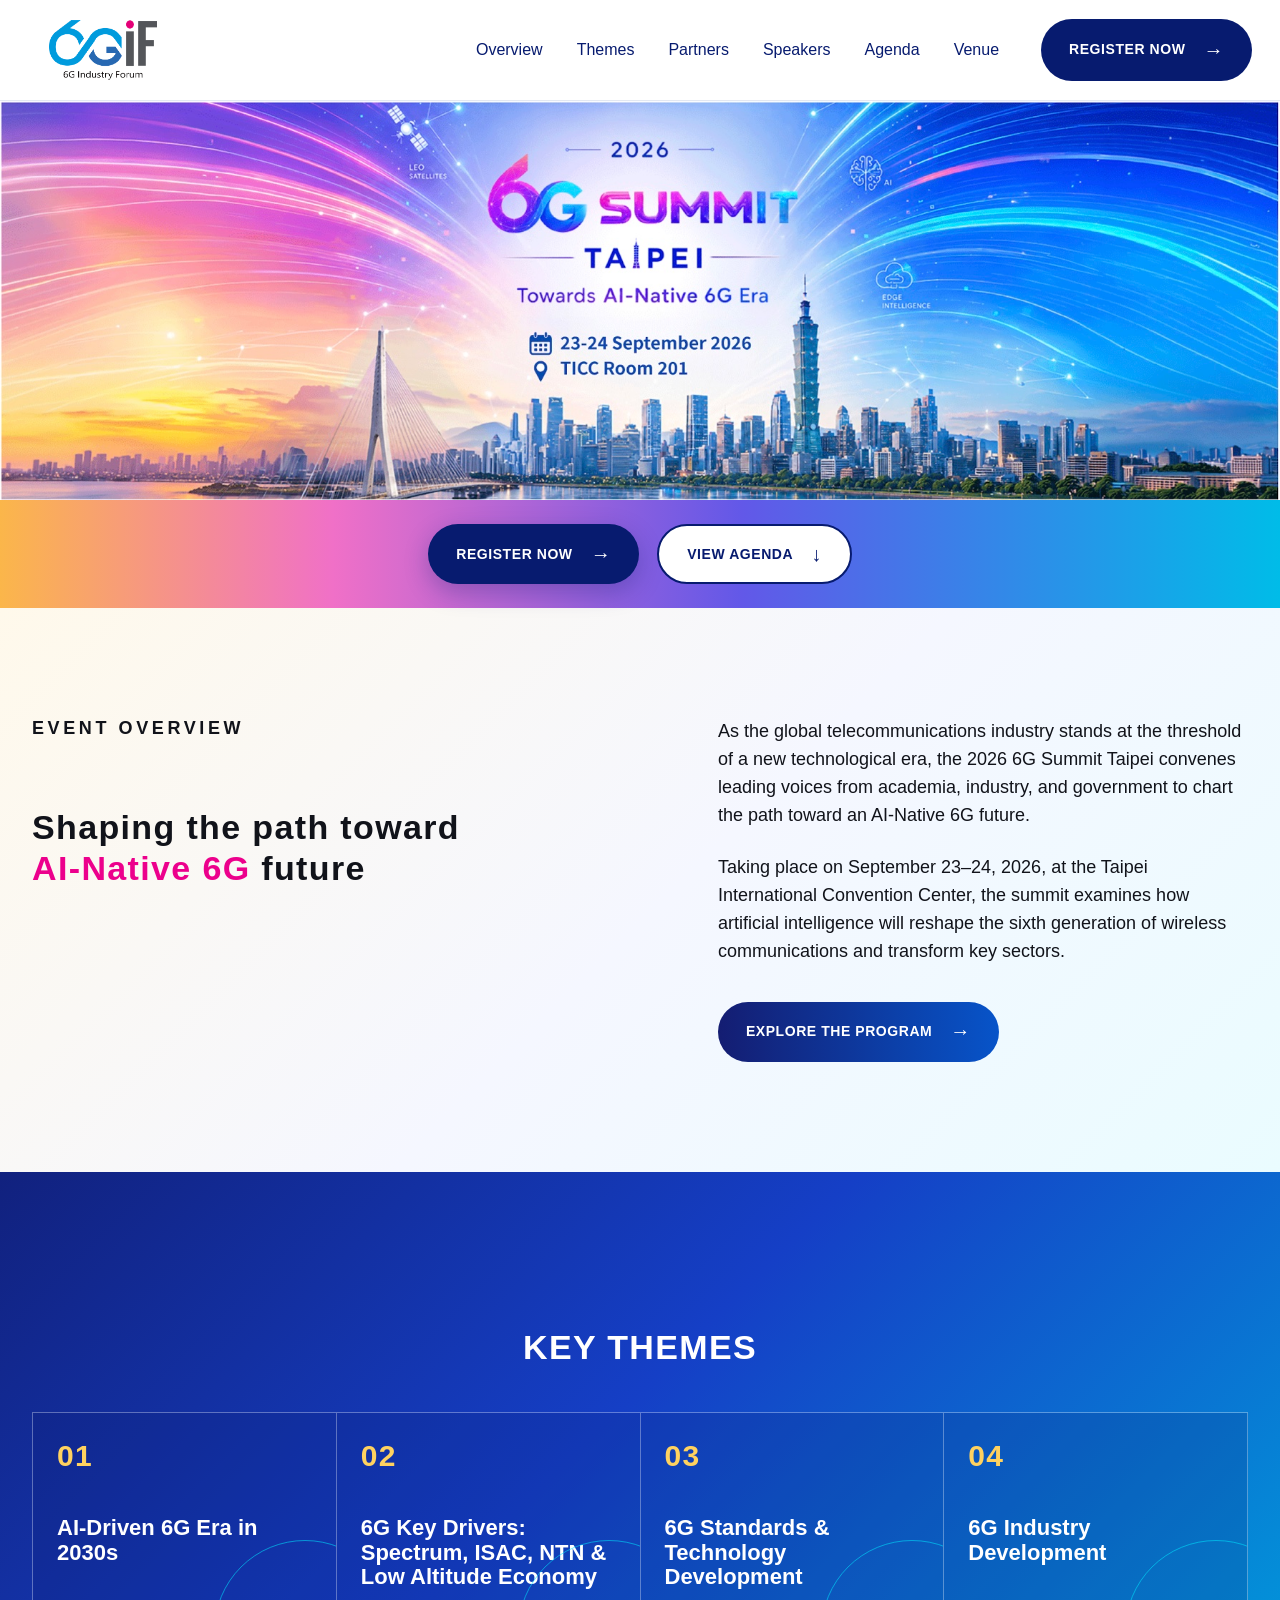
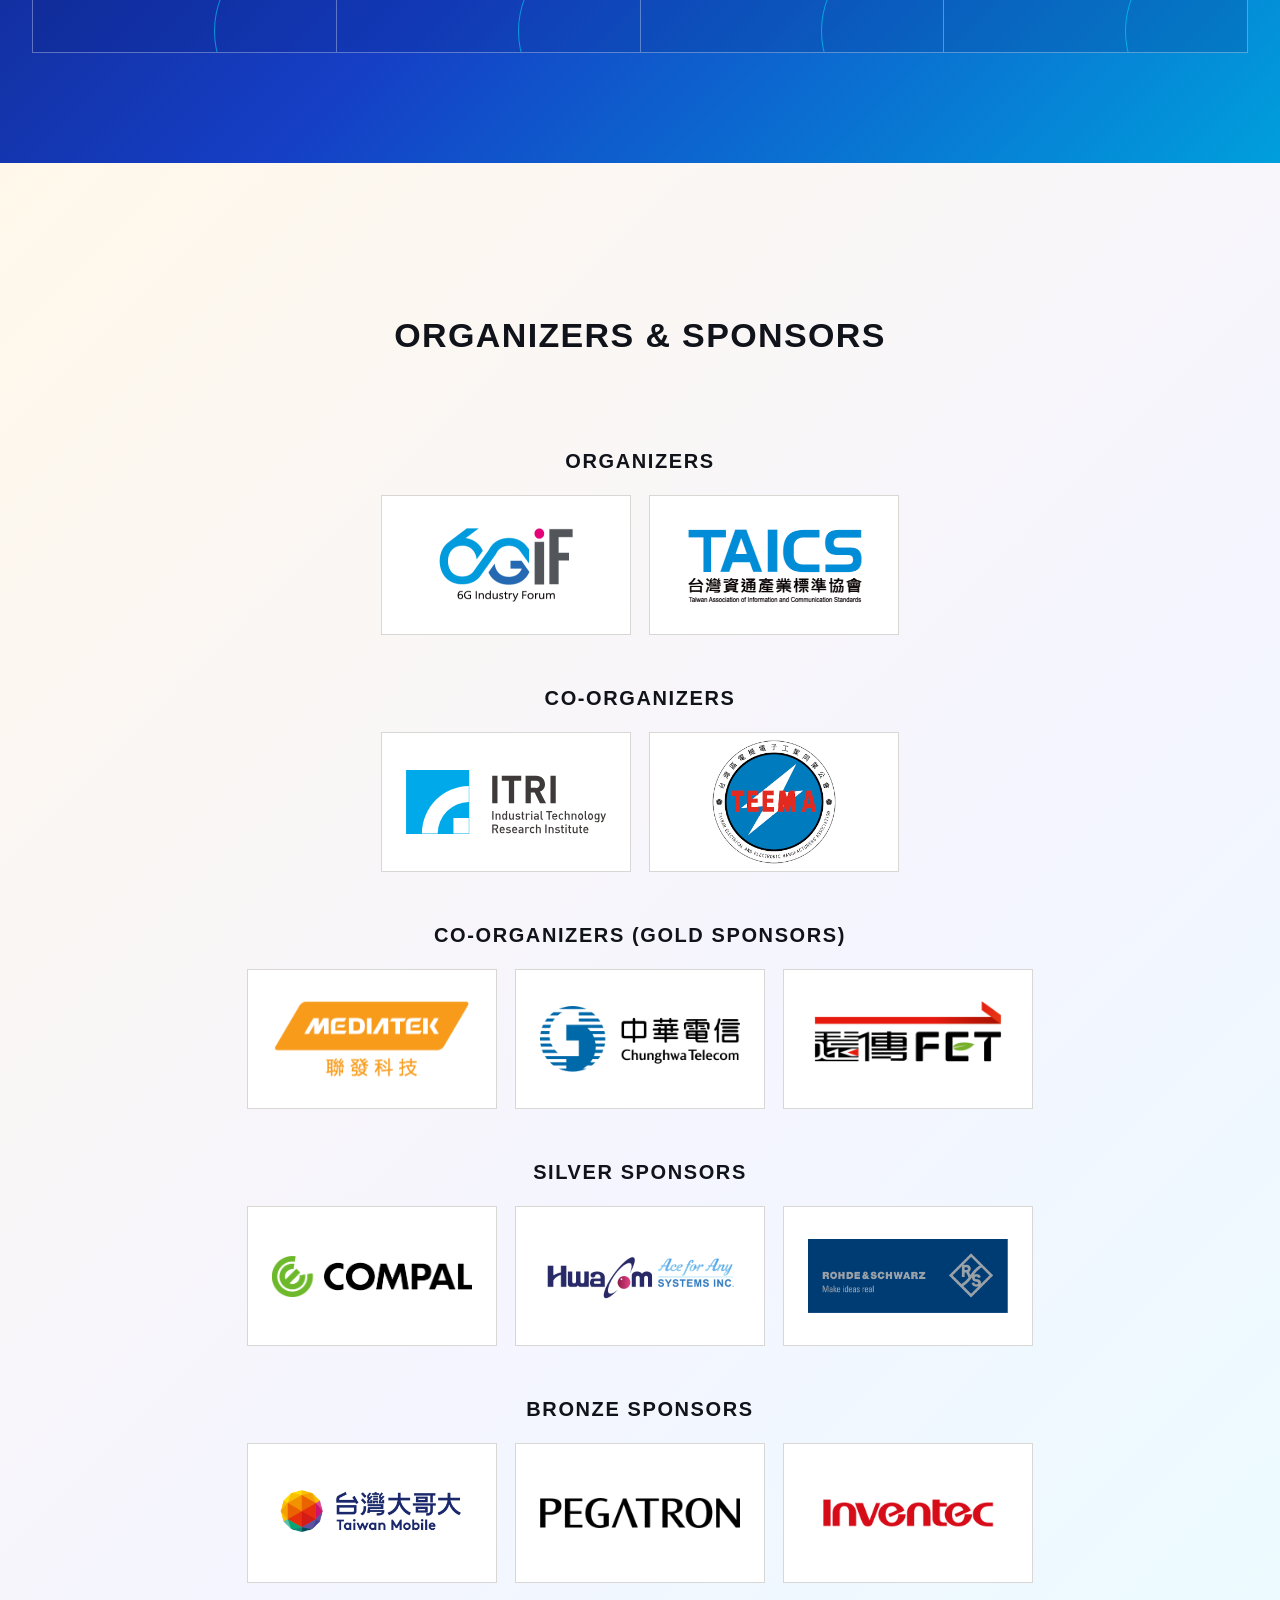
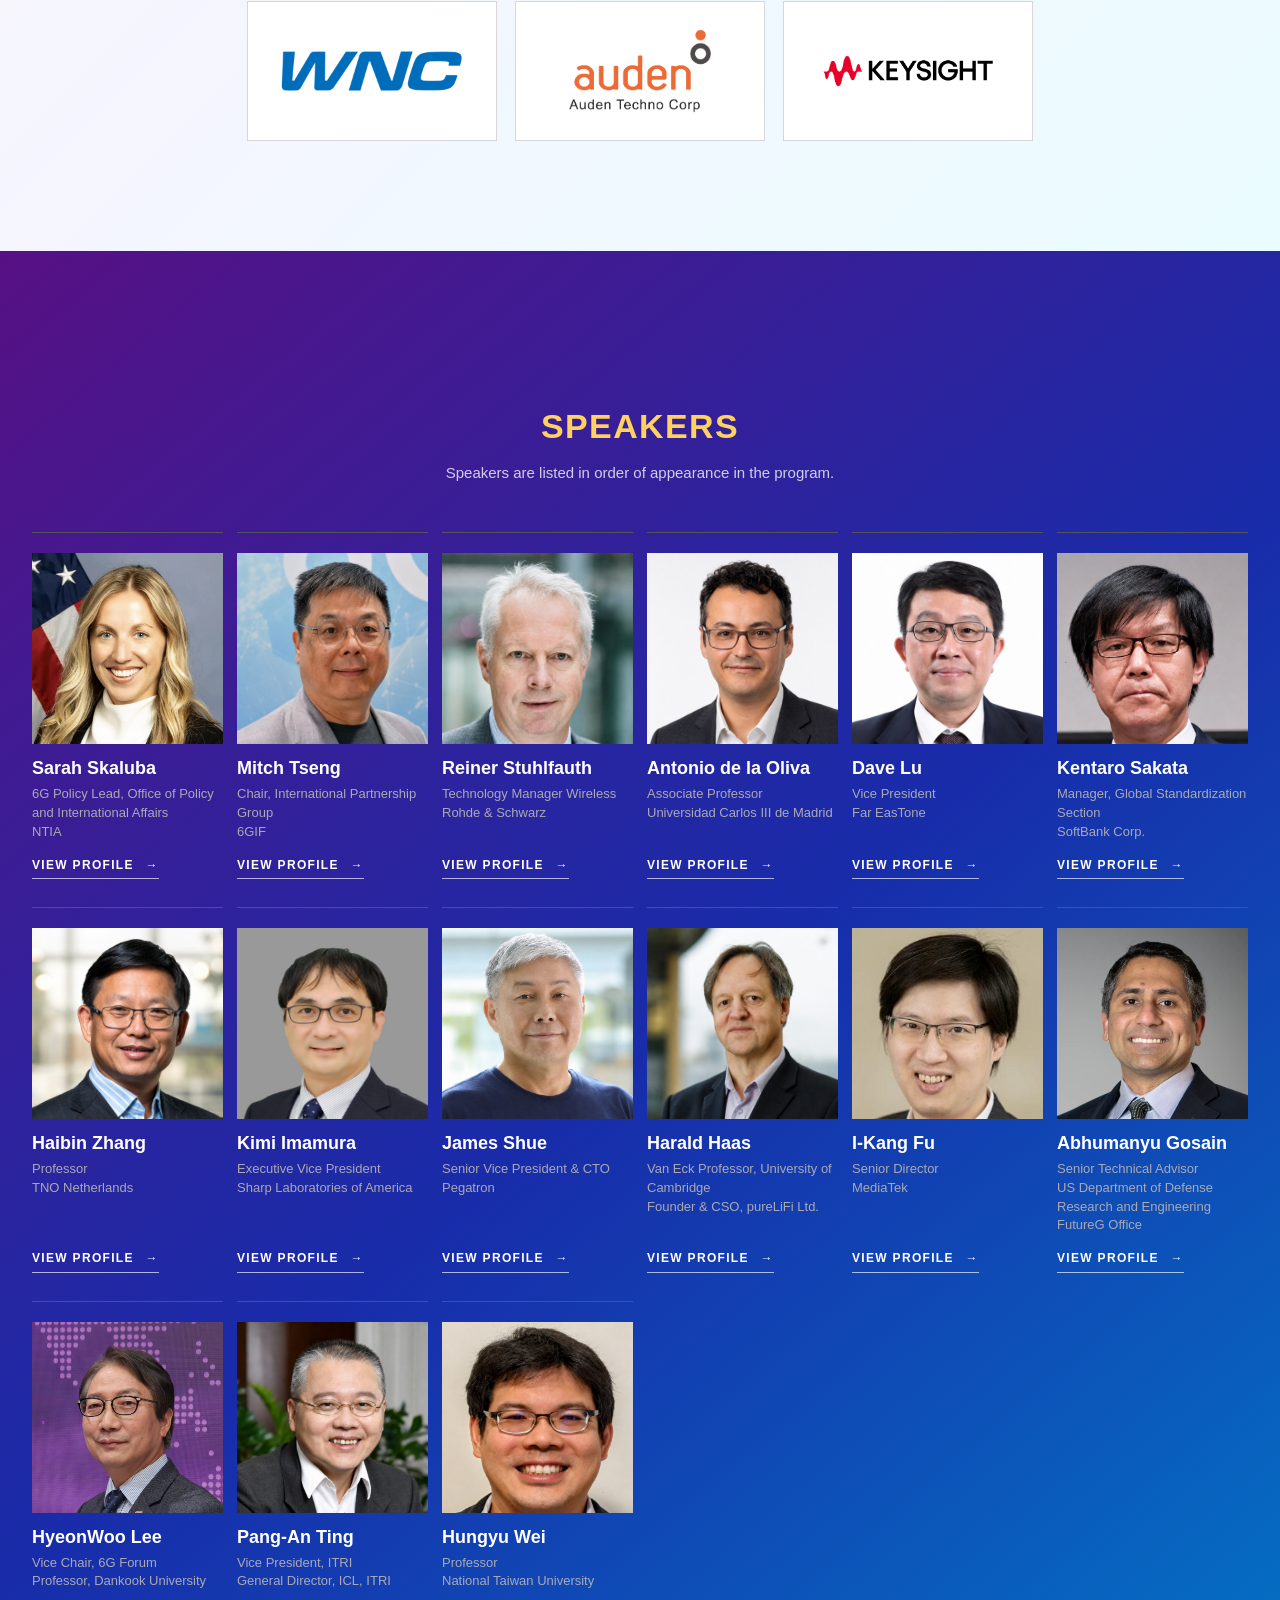
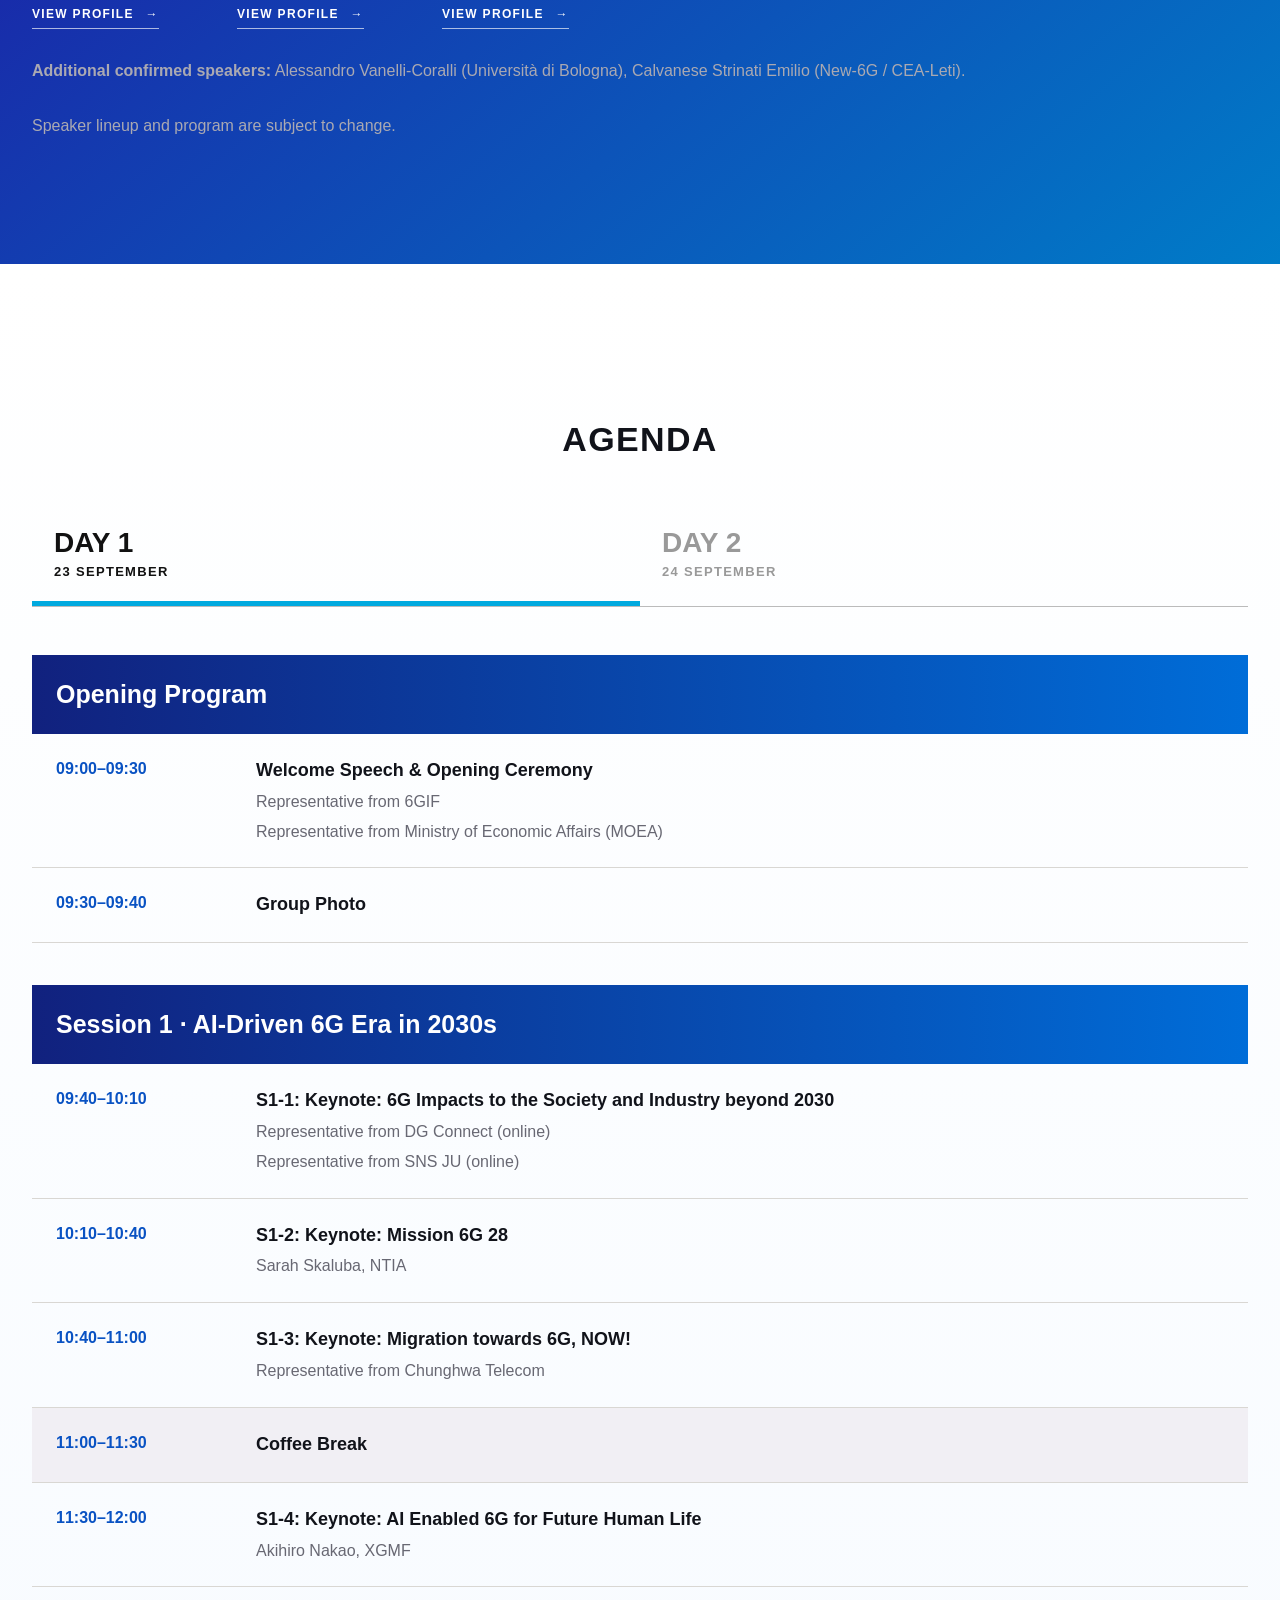
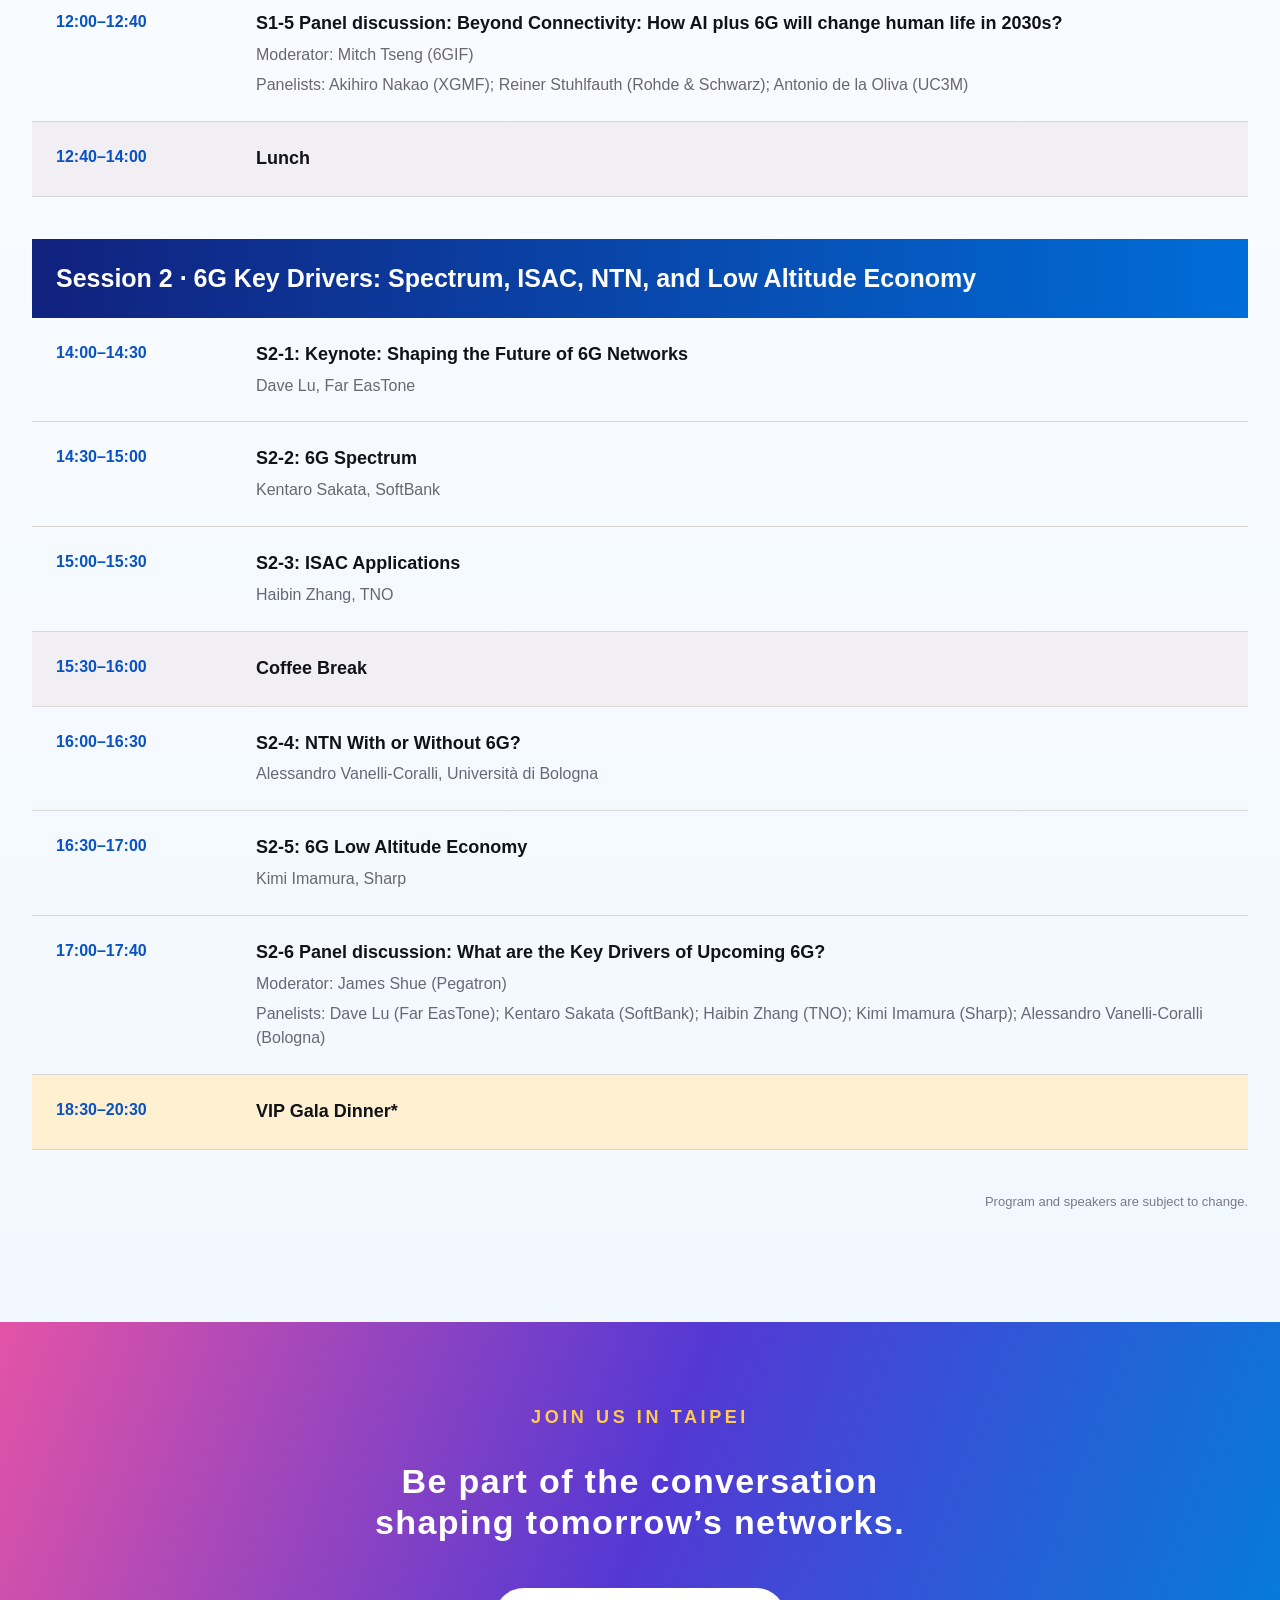
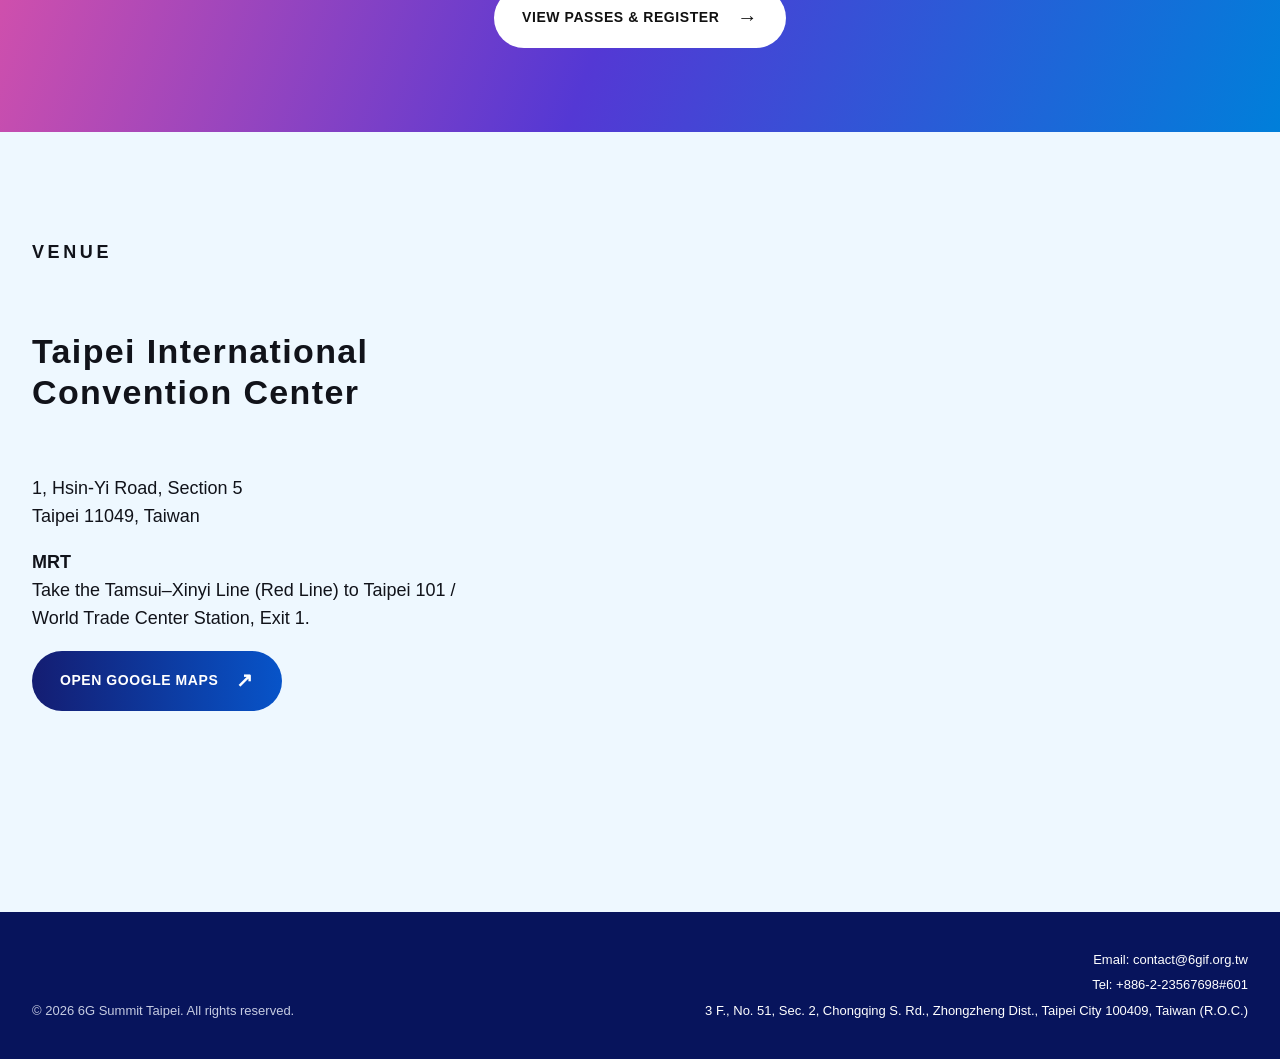
==== index.html @ d80592b0 "Update 13 August speakers and gift visuals" ====
<!doctype html>
<html lang="en">
<head>
  <meta charset="utf-8">
  <meta name="viewport" content="width=device-width,initial-scale=1">
  <meta name="description" content="2026 6G Summit Taipei, September 23–24, 2026 at TICC.">
  <title>2026 6G Summit Taipei</title>
  <link rel="stylesheet" href="style.css">
  <link rel="stylesheet" href="speaker.css?v=20260803-3">
  <link rel="stylesheet" href="banner.css">
  <link rel="stylesheet" href="mobile.css?v=20260729-2">
  <link rel="stylesheet" href="client-feedback.css?v=20260813-1">
</head>
<body>
  <header class="site-header">
    <div class="nav-wrap">
      <a class="site-logo" href="#home"><img src="assets/6gif-logo.png" alt="6G Industry Forum"></a>
      <button class="menu-toggle" type="button" aria-label="Open navigation">☰</button>
      <nav class="main-nav" aria-label="Main navigation">
        <a href="#about">Overview</a>
        <a href="#themes">Themes</a>
        <a href="#partners">Partners</a>
        <a href="#speakers">Speakers</a>
        <a href="#agenda">Agenda</a>
        <a href="#venue">Venue</a>
      </nav>
      <a class="pill pill-light nav-register" href="https://www.6gif-summit.org.tw/registration/" target="_top">REGISTER NOW <span>→</span></a>
    </div>
  </header>

  <main>
    <section class="hero visual-hero" id="home">
      <div class="hero-media">
        <img class="hero-banner" src="assets/hero-banner-20260812.jpg" width="1788" height="558" alt="2026 6G Summit Taipei — 23–24 September 2026, TICC Room 201">
      </div>
      <div class="banner-actions">
        <a class="pill pill-pink" href="https://www.6gif-summit.org.tw/registration/" target="_top">REGISTER NOW <span>→</span></a>
        <a class="pill banner-agenda" href="#agenda">VIEW AGENDA <span>↓</span></a>
      </div>
    </section>

    <section class="intro section-pad" id="about">
      <div class="container split">
        <div>
          <p class="section-label">EVENT OVERVIEW</p>
          <h2>Shaping the path toward<br><em>AI-Native 6G</em> future</h2>
        </div>
        <div class="intro-copy">
          <p>As the global telecommunications industry stands at the threshold of a new technological era, the 2026 6G Summit Taipei convenes leading voices from academia, industry, and government to chart the path toward an AI-Native 6G future.</p>
          <p>Taking place on September 23–24, 2026, at the Taipei International Convention Center, the summit examines how artificial intelligence will reshape the sixth generation of wireless communications and transform key sectors.</p>
          <a class="pill pill-dark" href="#themes">EXPLORE THE PROGRAM <span>→</span></a>
        </div>
      </div>
    </section>

    <section class="dark-section section-pad" id="themes">
      <div class="container">
        <h2 class="centered-section-title">KEY THEMES</h2>
        <div class="theme-grid">
          <article><span>01</span><h3>AI-Driven 6G Era in 2030s</h3></article>
          <article><span>02</span><h3>6G Key Drivers: Spectrum, ISAC, NTN &amp; Low Altitude Economy</h3></article>
          <article><span>03</span><h3>6G Standards &amp; Technology Development</h3></article>
          <article><span>04</span><h3>6G Industry Development</h3></article>
        </div>
      </div>
    </section>

    <section class="partners section-pad" id="partners">
      <div class="container">
        <h2 class="centered-section-title">ORGANIZERS &amp; SPONSORS</h2>
        <div class="partner-group">
          <h3>Organizers</h3>
          <div class="logo-grid category-logos category-logos-two">
            <div><a href="https://www.6gif.org.tw/" target="_blank" rel="noopener noreferrer" aria-label="Visit 6G Industry Forum website"><img src="assets/partner-6gif.png" alt="6G Industry Forum"></a></div>
            <div><a href="https://www.taics.org.tw/" target="_blank" rel="noopener noreferrer"><img src="assets/partner-taics.png" alt="TAICS"></a></div>
          </div>
        </div>
        <div class="partner-group">
          <h3>Co-Organizers</h3>
          <div class="logo-grid category-logos category-logos-two">
            <div><a href="https://www.itri.org.tw/index.aspx" target="_blank" rel="noopener noreferrer"><img src="assets/partner-itri-english.svg" alt="Industrial Technology Research Institute"></a></div>
            <div class="logo-teema"><a href="https://www.teema.org.tw/" target="_blank" rel="noopener noreferrer"><img src="assets/partner-teema-20260803.png" alt="Taiwan Electrical and Electronic Manufacturers’ Association"></a></div>
          </div>
        </div>
        <div class="partner-group">
          <h3>Co-Organizers (Gold Sponsors)</h3>
          <div class="logo-grid category-logos category-logos-three">
            <div><a href="https://www.mediatek.com/zh-tw/" target="_blank" rel="noopener noreferrer"><img src="assets/partner-mediatek.png" alt="MediaTek"></a></div>
            <div><a href="https://www.cht.com.tw/" target="_blank" rel="noopener noreferrer"><img src="[data-uri]" alt="Chunghwa Telecom"></a></div>
            <div><a href="https://corporate.fetnet.net/content/corp/tw/index.html" target="_blank" rel="noopener noreferrer"><img src="assets/partner-fet.png" alt="Far EasTone"></a></div>
          </div>
        </div>
        <div class="partner-group">
          <h3>Silver Sponsors</h3>
          <div class="logo-grid category-logos category-logos-three">
            <div><a href="https://www.compal.com/zh-hant/" target="_blank" rel="noopener noreferrer"><img src="assets/partner-compal.png" alt="Compal"></a></div>
            <div><a href="https://www.hwacom.com/" target="_blank" rel="noopener noreferrer"><img src="assets/partner-hwacom.png" alt="Hwacom Systems"></a></div>
            <div class="logo-rs"><a href="https://www.rohde-schwarz.taipei/" target="_blank" rel="noopener noreferrer"><img src="assets/partner-rohde-schwarz-20260806.png" alt="Rohde &amp; Schwarz Taiwan"></a></div>
          </div>
        </div>
        <div class="partner-group">
          <h3>Bronze Sponsors</h3>
          <div class="logo-grid category-logos category-logos-three">
            <div><a href="https://corp.taiwanmobile.com/" target="_blank" rel="noopener noreferrer"><img src="assets/partner-taiwan-mobile.png" alt="Taiwan Mobile"></a></div>
            <div><a href="https://www.pegatroncorp.com/" target="_blank" rel="noopener noreferrer"><img src="assets/pegatron.svg" alt="Pegatron"></a></div>
            <div><a href="https://www.inventec.com/" target="_blank" rel="noopener noreferrer"><img src="assets/partner-inventec.png" alt="Inventec"></a></div>
            <div><a href="https://www.wnc.com.tw/" target="_blank" rel="noopener noreferrer"><img src="assets/partner-wnc.png" alt="Wistron NeWeb Corporation"></a></div>
            <div><a href="https://www.auden.com.tw/" target="_blank" rel="noopener noreferrer"><img src="assets/partner-auden.png" alt="Auden Techno Corporation"></a></div>
            <div><a href="https://www.keysight.com/tw/zh/home.html" target="_blank" rel="noopener noreferrer"><img src="assets/partner-keysight-20260805.png" alt="Keysight Technologies"></a></div>
          </div>
        </div>
      </div>
    </section>

    <section class="speaker-section section-pad" id="speakers">
      <div class="container">
        <h2 class="centered-section-title">SPEAKERS</h2>
        <p class="speaker-order-note">Speakers are listed in order of appearance in the program.</p>
        <div class="speaker-grid">
          <article><div class="speaker-visual"><img src="assets/speaker-sarah-skaluba-20260803.webp?v=20260803-1" alt="Sarah Skaluba" loading="lazy"></div><h3>Sarah Skaluba</h3><p>6G Policy Lead, Office of Policy and International Affairs<br>NTIA</p><button class="speaker-profile-button" type="button" data-speaker-profile="sarah-skaluba">VIEW PROFILE <span>→</span></button></article>
          <article><div class="speaker-visual"><img src="assets/speaker-mitch-tseng-20260812.jpg" alt="Mitch Tseng" loading="lazy"></div><h3>Mitch Tseng</h3><p>Chair, International Partnership Group<br>6GIF</p><button class="speaker-profile-button" type="button" data-speaker-profile="mitch-tseng">VIEW PROFILE <span>→</span></button></article>
          <article><div class="speaker-visual"><img src="assets/speaker-reiner-stuhlfauth-20260812.jpg" alt="Reiner Stuhlfauth" loading="lazy"></div><h3>Reiner Stuhlfauth</h3><p>Technology Manager Wireless<br>Rohde &amp; Schwarz</p><button class="speaker-profile-button" type="button" data-speaker-profile="reiner-stuhlfauth">VIEW PROFILE <span>→</span></button></article>
          <article><div class="speaker-visual"><img src="assets/speaker-antonio-de-la-oliva-20260812.jpg" alt="Antonio de la Oliva" loading="lazy"></div><h3>Antonio de la Oliva</h3><p>Associate Professor<br>Universidad Carlos III de Madrid</p><button class="speaker-profile-button" type="button" data-speaker-profile="antonio-de-la-oliva">VIEW PROFILE <span>→</span></button></article>
          <article><div class="speaker-visual"><img src="assets/speaker-dave-lu-20260812.jpg" alt="Dave Lu" loading="lazy"></div><h3>Dave Lu</h3><p>Vice President<br>Far EasTone</p><button class="speaker-profile-button" type="button" data-speaker-profile="dave-lu">VIEW PROFILE <span>→</span></button></article>
          <article><div class="speaker-visual"><img src="assets/speaker-kentaro-sakata-20260804.jpg" alt="Kentaro Sakata" loading="lazy"></div><h3>Kentaro Sakata</h3><p>Manager, Global Standardization Section<br>SoftBank Corp.</p><button class="speaker-profile-button" type="button" data-speaker-profile="kentaro-sakata">VIEW PROFILE <span>→</span></button></article>
          <article><div class="speaker-visual"><img src="assets/speaker-haibin-zhang-20260813.jpg" alt="Haibin Zhang" loading="lazy"></div><h3>Haibin Zhang</h3><p>Professor<br>TNO Netherlands</p><button class="speaker-profile-button" type="button" data-speaker-profile="haibin-zhang">VIEW PROFILE <span>→</span></button></article>
          <article><div class="speaker-visual"><img src="assets/speaker-kimi-imamura.png" alt="Kimi Imamura" loading="lazy"></div><h3>Kimi Imamura</h3><p>Executive Vice President<br>Sharp Laboratories of America</p><button class="speaker-profile-button" type="button" data-speaker-profile="kimi-imamura">VIEW PROFILE <span>→</span></button></article>
          <article><div class="speaker-visual"><img src="assets/speaker-james-shue-20260804.jpg" alt="James Shue" loading="lazy"></div><h3>James Shue</h3><p>Senior Vice President &amp; CTO<br>Pegatron</p><button class="speaker-profile-button" type="button" data-speaker-profile="james-shue">VIEW PROFILE <span>→</span></button></article>
          <article class="speaker-harald"><div class="speaker-visual"><img src="assets/speaker-harald-haas-20260806.png" alt="Harald Haas" loading="lazy"></div><h3>Harald Haas</h3><p>Van Eck Professor, University of Cambridge<br>Founder &amp; CSO, pureLiFi Ltd.</p><button class="speaker-profile-button" type="button" data-speaker-profile="harald-haas">VIEW PROFILE <span>→</span></button></article>
          <article class="speaker-crop-tight"><div class="speaker-visual"><img src="assets/speaker-i-kang-fu.png?v=20260731-2" alt="I-Kang Fu" loading="lazy"></div><h3>I-Kang Fu</h3><p>Senior Director<br>MediaTek</p><button class="speaker-profile-button" type="button" data-speaker-profile="i-kang-fu">VIEW PROFILE <span>→</span></button></article>
          <article><div class="speaker-visual"><img src="assets/speaker-abhumanyu-gosain-20260803.webp?v=20260803-1" alt="Abhumanyu Gosain" loading="lazy"></div><h3>Abhumanyu Gosain</h3><p>Senior Technical Advisor<br>US Department of Defense Research and Engineering FutureG Office</p><button class="speaker-profile-button" type="button" data-speaker-profile="abhumanyu-gosain">VIEW PROFILE <span>→</span></button></article>
          <article><div class="speaker-visual"><img src="assets/speaker-hyeonwoo-lee.png" alt="HyeonWoo Lee" loading="lazy"></div><h3>HyeonWoo Lee</h3><p>Vice Chair, 6G Forum<br>Professor, Dankook University</p><button class="speaker-profile-button" type="button" data-speaker-profile="hyeonwoo-lee">VIEW PROFILE <span>→</span></button></article>
          <article><div class="speaker-visual"><img src="assets/speaker-pang-an-ting-20260804.jpg" alt="Pang-An Ting" loading="lazy"></div><h3>Pang-An Ting</h3><p>Vice President, ITRI<br>General Director, ICL, ITRI</p><button class="speaker-profile-button" type="button" data-speaker-profile="pang-an-ting">VIEW PROFILE <span>→</span></button></article>
          <article><div class="speaker-visual"><img src="assets/speaker-hungyu-wei-20260804.jpg" alt="Hungyu Wei" loading="lazy"></div><h3>Hungyu Wei</h3><p>Professor<br>National Taiwan University</p><button class="speaker-profile-button" type="button" data-speaker-profile="hungyu-wei">VIEW PROFILE <span>→</span></button></article>
        </div>
        <p class="program-note"><strong>Additional confirmed speakers:</strong> Alessandro Vanelli-Coralli (Università di Bologna), Calvanese Strinati Emilio (New-6G / CEA-Leti).</p>
        <p class="program-note">Speaker lineup and program are subject to change.</p>
      </div>
    </section>

    <div class="speaker-profile-modal" id="speaker-profile-modal" role="dialog" aria-modal="true" aria-labelledby="speaker-profile-name" hidden>
      <div class="speaker-profile-backdrop" data-close-speaker-profile></div>
      <div class="speaker-profile-dialog">
        <button class="speaker-profile-close" type="button" aria-label="Close profile" data-close-speaker-profile>×</button>
        <p class="speaker-profile-label">SPEAKER PROFILE</p>
        <h2 id="speaker-profile-name"></h2>
        <p class="speaker-profile-role" id="speaker-profile-role"></p>
        <div class="speaker-profile-copy" id="speaker-profile-copy"></div>
      </div>
    </div>

    <section class="agenda-section section-pad" id="agenda">
      <div class="container">
        <h2 class="centered-section-title">AGENDA</h2>
        <div class="day-tabs" role="tablist"><button class="day-tab active" data-day="day1" type="button">DAY 1 <span>23 SEPTEMBER</span></button><button class="day-tab" data-day="day2" type="button">DAY 2 <span>24 SEPTEMBER</span></button></div>
        <div class="agenda-day active" id="day1">
          <div class="agenda-session"><h3>Opening Program</h3>
            <div class="agenda-row"><time>09:00–09:30</time><div><b>Welcome Speech &amp; Opening Ceremony</b><span class="agenda-meta"><span>Representative from 6GIF</span><span>Representative from Ministry of Economic Affairs (MOEA)</span></span></div></div>
            <div class="agenda-row"><time>09:30–09:40</time><div><b>Group Photo</b></div></div>
          </div>
          <div class="agenda-session"><h3>Session 1 · AI-Driven 6G Era in 2030s</h3>
            <div class="agenda-row"><time>09:40–10:10</time><div><b>S1-1: Keynote: 6G Impacts to the Society and Industry beyond 2030</b><span class="agenda-meta"><span>Representative from DG Connect (online)</span><span>Representative from SNS JU (online)</span></span></div></div>
            <div class="agenda-row"><time>10:10–10:40</time><div><b>S1-2: Keynote: Mission 6G 28</b><span>Sarah Skaluba, NTIA</span></div></div>
            <div class="agenda-row"><time>10:40–11:00</time><div><b>S1-3: Keynote: Migration towards 6G, NOW!</b><span>Representative from Chunghwa Telecom</span></div></div>
            <div class="agenda-row break"><time>11:00–11:30</time><div><b>Coffee Break</b></div></div>
            <div class="agenda-row"><time>11:30–12:00</time><div><b>S1-4: Keynote: AI Enabled 6G for Future Human Life</b><span>Akihiro Nakao, XGMF</span></div></div>
            <div class="agenda-row"><time>12:00–12:40</time><div><b>S1-5 Panel discussion: Beyond Connectivity: How AI plus 6G will change human life in 2030s?</b><span class="agenda-meta"><span>Moderator: Mitch Tseng (6GIF)</span><span>Panelists: Akihiro Nakao (XGMF); Reiner Stuhlfauth (Rohde &amp; Schwarz); Antonio de la Oliva (UC3M)</span></span></div></div>
            <div class="agenda-row break"><time>12:40–14:00</time><div><b>Lunch</b></div></div>
          </div>
          <div class="agenda-session"><h3>Session 2 · 6G Key Drivers: Spectrum, ISAC, NTN, and Low Altitude Economy</h3>
            <div class="agenda-row"><time>14:00–14:30</time><div><b>S2-1: Keynote: Shaping the Future of 6G Networks</b><span>Dave Lu, Far EasTone</span></div></div>
            <div class="agenda-row"><time>14:30–15:00</time><div><b>S2-2: 6G Spectrum</b><span>Kentaro Sakata, SoftBank</span></div></div>
            <div class="agenda-row"><time>15:00–15:30</time><div><b>S2-3: ISAC Applications</b><span>Haibin Zhang, TNO</span></div></div>
            <div class="agenda-row break"><time>15:30–16:00</time><div><b>Coffee Break</b></div></div>
            <div class="agenda-row"><time>16:00–16:30</time><div><b>S2-4: NTN With or Without 6G?</b><span>Alessandro Vanelli-Coralli, Università di Bologna</span></div></div>
            <div class="agenda-row"><time>16:30–17:00</time><div><b>S2-5: 6G Low Altitude Economy</b><span>Kimi Imamura, Sharp</span></div></div>
            <div class="agenda-row"><time>17:00–17:40</time><div><b>S2-6 Panel discussion: What are the Key Drivers of Upcoming 6G?</b><span class="agenda-meta"><span>Moderator: James Shue (Pegatron)</span><span>Panelists: Dave Lu (Far EasTone); Kentaro Sakata (SoftBank); Haibin Zhang (TNO); Kimi Imamura (Sharp); Alessandro Vanelli-Coralli (Bologna)</span></span></div></div>
            <div class="agenda-row dinner"><time>18:30–20:30</time><div><b>VIP Gala Dinner*</b></div></div>
          </div>
        </div>
        <div class="agenda-day" id="day2">
          <div class="agenda-session"><h3>Session 3 · 6G Standards and Technology Development</h3>
            <div class="agenda-row"><time>09:00–09:30</time><div><b>S3-1: Keynote: Global 6G Industry</b><span>Representative from MediaTek</span></div></div>
            <div class="agenda-row"><time>09:30–10:00</time><div><b>S3-2: Keynote: A Critical View of 6G Technical Enablers: What Will Really Be New?</b><span>Harald Haas — Van Eck Professor, University of Cambridge / Founder &amp; CSO, pureLiFi Ltd.</span></div></div>
            <div class="agenda-row"><time>10:00–10:30</time><div><b>S3-3: AI for 6G Technology</b><span>Representative from Orange–CEA AI Native Lab</span></div></div>
            <div class="agenda-row break"><time>10:30–11:00</time><div><b>Coffee Break</b></div></div>
            <div class="agenda-row"><time>11:00–11:30</time><div><b>S3-4: AI-Native RAN</b><span>Representative</span></div></div>
            <div class="agenda-row"><time>11:30–12:10</time><div><b>S3-5 Panel discussion: Future Telecom Standard Evolution in AI Era</b><span class="agenda-meta"><span>Moderator: I-Kang Fu (MediaTek)</span><span>Panelists: Harald Haas (University of Cambridge); Representative from Orange–CEA AI Native Lab; Abhumanyu Gosain (OUSD FutureG)</span></span></div></div>
            <div class="agenda-row break"><time>12:10–14:00</time><div><b>Lunch</b></div></div>
          </div>
          <div class="agenda-session"><h3>Session 4 · 6G Industry Development</h3>
            <div class="agenda-row"><time>14:00–14:30</time><div><b>S4-1: Keynote: Secrets of AI Powered 6G</b><span>Emilio Calvanese Strinati, CEA-Leti</span></div></div>
            <div class="agenda-row"><time>14:30–15:00</time><div><b>S4-2: 6G Hyper Network Preparation in Korea</b><span>HyeonWoo Lee, 6G Forum</span></div></div>
            <div class="agenda-row"><time>15:00–15:30</time><div><b>S4-3: 6G Pilot Showcases in Taiwan</b><span>Pang-An Ting, ITRI</span></div></div>
            <div class="agenda-row break"><time>15:30–16:00</time><div><b>Coffee Break</b></div></div>
            <div class="agenda-row"><time>16:00–16:40</time><div><b>S4-4 Panel Discussion: The Killer PoC Before 6G Day-1 Launch</b><span class="agenda-meta"><span>Moderator: Hungyu Wei (NTU)</span><span>Panelists: Emilio Calvanese Strinati (CEA-Leti); Pang-An Ting (ITRI); Representative from Compal</span></span></div></div>
            <div class="agenda-row dinner"><time>16:40</time><div><b>End of the Summit</b></div></div>
          </div>
        </div>
        <p class="agenda-disclaimer">Program and speakers are subject to change.</p>
      </div>
    </section>

    <section class="registration-cta">
      <div class="container">
        <p class="section-label label-pink">JOIN US IN TAIPEI</p>
        <h2>Be part of the conversation<br>shaping tomorrow’s networks.</h2>
        <a class="pill pill-light" href="https://www.6gif-summit.org.tw/registration/" target="_top">VIEW PASSES &amp; REGISTER <span>→</span></a>
      </div>
    </section>

    <section class="venue-section section-pad" id="venue">
      <div class="container venue-grid">
        <div><p class="section-label">VENUE</p><h2>Taipei International<br>Convention Center</h2><p>1, Hsin-Yi Road, Section 5<br>Taipei 11049, Taiwan</p><p><b>MRT</b><br>Take the Tamsui–Xinyi Line (Red Line) to Taipei 101 / World Trade Center Station, Exit 1.</p><a class="pill pill-dark" href="https://maps.google.com/?q=Taipei+International+Convention+Center" target="_blank" rel="noopener">OPEN GOOGLE MAPS <span>↗</span></a></div>
        <iframe title="Taipei International Convention Center map" src="https://www.google.com/maps?q=Taipei%20International%20Convention%20Center&output=embed" loading="lazy"></iframe>
      </div>
    </section>
  </main>

  <footer class="simple-footer">
    <div class="container simple-footer-inner">
      <p>© 2026 6G Summit Taipei. All rights reserved.</p>
      <address>
        <a href="mailto:contact@6gif.org.tw">Email: contact@6gif.org.tw</a>
        <span>Tel: +886-2-23567698#601</span>
        <span>3 F., No. 51, Sec. 2, Chongqing S. Rd., Zhongzheng Dist., Taipei City 100409, Taiwan (R.O.C.)</span>
      </address>
    </div>
  </footer>
  <script src="script.js?v=20260813-1"></script>
</body>
</html>
---- style.css ----
:root{--black:#050505;--ink:#11131a;--paper:#f4f2ef;--white:#fff;--pink:#ec008c;--blue:#079bd8;--purple:#42206b;--line:#d9d7d3;--muted:#686873;--max:1240px}*{box-sizing:border-box}html{scroll-behavior:smooth}body{margin:0;font-family:Arial,"Helvetica Neue",sans-serif;color:var(--ink);background:var(--paper);line-height:1.55}a{color:inherit;text-decoration:none}img{display:block;max-width:100%}.container{width:min(var(--max),calc(100% - 64px));margin:auto}.section-pad{padding:110px 0}.site-header{position:sticky;top:0;z-index:100;background:var(--black);color:#fff}.nav-wrap{height:100px;width:min(1400px,calc(100% - 56px));margin:auto;display:flex;align-items:center;gap:42px}.site-logo{width:150px;height:72px;display:flex;align-items:center}.site-logo img{width:100%;height:70px;object-fit:contain;filter:brightness(0) invert(1)}.main-nav{display:flex;gap:34px;margin-left:auto;font-size:16px}.main-nav a{position:relative;padding:10px 0}.main-nav a:after{content:"";position:absolute;left:0;bottom:4px;width:0;height:2px;background:var(--pink);transition:.25s}.main-nav a:hover:after{width:100%}.pill{display:inline-flex;align-items:center;justify-content:center;gap:18px;min-height:60px;padding:0 28px;border-radius:999px;font-weight:800;font-size:14px;letter-spacing:.04em;transition:.25s}.pill span{font-size:20px}.pill:hover{transform:translateY(-2px)}.pill-light{background:#fff;color:#111}.pill-dark{background:#111;color:#fff}.pill-pink{background:var(--pink);color:#fff}.nav-register{min-height:62px;min-width:206px}.menu-toggle{display:none;background:none;border:0;color:#fff;font-size:28px}.hero{min-height:calc(100vh - 100px);position:relative;overflow:hidden;color:#fff;background:radial-gradient(circle at 50% 42%,#44246f 0,#18113d 31%,#090b27 58%,#02030c 100%);display:flex;flex-direction:column;justify-content:center}.hero-grid{position:absolute;inset:0;background-image:linear-gradient(rgba(255,255,255,.045) 1px,transparent 1px),linear-gradient(90deg,rgba(255,255,255,.045) 1px,transparent 1px);background-size:64px 64px;mask-image:linear-gradient(to bottom,black,transparent 88%)}.hero:after{content:"";position:absolute;left:-10%;right:-10%;bottom:10%;height:160px;background:linear-gradient(90deg,transparent,var(--pink),#5638ff,var(--blue),transparent);filter:blur(60px);opacity:.68;transform:skewY(-5deg)}.hero-orb{position:absolute;border-radius:50%;border:1px solid rgba(255,255,255,.2)}.hero-orb:before,.hero-orb:after{content:"";position:absolute;border-radius:50%;inset:12%;border:1px solid rgba(255,255,255,.12)}.hero-orb:after{inset:26%}.hero-orb-one{width:720px;height:720px;left:calc(50% - 360px);top:5%}.hero-orb-two{width:1100px;height:1100px;left:calc(50% - 550px);top:-18%;border-color:rgba(255,255,255,.07)}.hero-content{position:relative;z-index:2;width:min(1000px,calc(100% - 48px));margin:auto;text-align:center;padding:80px 0 150px}.hero-kicker{letter-spacing:.28em;font-size:14px;font-weight:800;color:#85ddff;margin-bottom:22px}.hero h1{font-size:clamp(72px,10vw,150px);line-height:.84;letter-spacing:-.07em;margin:0;font-weight:900}.hero h1 span{color:transparent;-webkit-text-stroke:2px #fff}.date-pill{width:max-content;max-width:100%;margin:42px auto 0;border:2px solid #fff;border-radius:999px;padding:13px 30px;font-weight:800;font-size:18px;letter-spacing:.06em;background:rgba(0,0,0,.24)}.date-pill b{color:var(--pink);margin:0 10px}.hero-actions{margin-top:34px;display:flex;gap:28px;align-items:center;justify-content:center}.text-link{font-size:13px;letter-spacing:.12em;font-weight:800}.hero-hosts{position:absolute;z-index:3;left:5%;right:5%;bottom:32px;display:flex;justify-content:space-between}.hero-hosts>div{display:flex;align-items:center;gap:18px}.hero-hosts span{font-size:13px;color:#cbc8dc;letter-spacing:.06em}.hero-logos{display:flex;gap:10px}.hero-logos img{width:95px;height:52px;object-fit:contain;background:#fff;border-radius:8px;padding:7px}.section-label{margin:0 0 22px;font-size:13px;font-weight:900;letter-spacing:.18em}.label-pink{color:#ff50b5}.split{display:grid;grid-template-columns:1.05fr .95fr;gap:100px}.intro h2,.section-heading-row h2,.partners h2,.venue-section h2{font-size:clamp(48px,6vw,82px);line-height:1.02;letter-spacing:-.045em;margin:0}.intro h2 em{font-style:normal;color:var(--pink)}.intro-copy{font-size:18px}.intro-copy p{margin:0 0 24px}.intro-copy .pill{margin-top:12px}.metrics{display:grid;grid-template-columns:repeat(4,1fr);margin-top:90px;border-top:1px solid var(--line);border-bottom:1px solid var(--line)}.metrics div{padding:36px 24px;border-right:1px solid var(--line)}.metrics div:last-child{border:0}.metrics strong{display:block;font-size:58px;line-height:1;color:var(--purple)}.metrics span{display:block;margin-top:10px;font-weight:700;color:var(--muted)}.dark-section,.speaker-section,.registration-cta{background:var(--black);color:#fff}.section-heading-row{display:grid;grid-template-columns:1.3fr .7fr;gap:90px;align-items:end;margin-bottom:54px}.section-heading-row p{font-size:18px;color:#bbb9c3;margin:0}.theme-grid{display:grid;grid-template-columns:repeat(2,1fr);border-top:1px solid #3a3a3a;border-left:1px solid #3a3a3a}.theme-grid article{min-height:240px;padding:36px 42px;border-right:1px solid #3a3a3a;border-bottom:1px solid #3a3a3a;position:relative;overflow:hidden}.theme-grid article:after{content:"";position:absolute;width:180px;height:180px;border:1px solid rgba(236,0,140,.4);border-radius:50%;right:-60px;bottom:-70px}.theme-grid span{font-weight:900;color:var(--pink)}.theme-grid h3{font-size:32px;line-height:1.1;margin:50px 0 0}.theme-grid p{margin:0;color:#bbb9c3;max-width:480px}.partners h2{max-width:850px}.partner-group{margin-top:70px}.partner-group h3,.carousel-head h3{font-size:20px;text-transform:uppercase;letter-spacing:.08em}.logo-grid{display:grid;gap:18px}.fixed-logos{grid-template-columns:repeat(4,1fr)}.gold-grid{grid-template-columns:repeat(3,1fr)}.silver-grid{grid-template-columns:repeat(2,1fr);max-width:620px}.bronze-grid{grid-template-columns:repeat(5,1fr)}.logo-grid>div{height:170px;background:#fff;border:1px solid var(--line);display:flex;align-items:center;justify-content:center;padding:26px;position:relative}.logo-grid img{width:100%;height:100%;object-fit:contain}.logo-grid span{position:absolute;left:12px;bottom:8px;font-size:10px;font-weight:800;color:var(--muted);text-transform:uppercase;letter-spacing:.09em}.carousel-head{display:flex;align-items:center;justify-content:space-between}.carousel-controls{display:flex;align-items:center;gap:13px}.carousel-controls button{width:46px;height:46px;border-radius:50%;border:1px solid #999;background:transparent;font-size:20px;cursor:pointer}.carousel-controls span{font-size:13px;font-weight:800}.partner-page{display:none}.partner-page.active{display:block}.speaker-section{background:linear-gradient(145deg,#070707 45%,#190d2e)}.light-heading p{color:#bbb9c3}.speaker-grid{display:grid;grid-template-columns:repeat(4,1fr);gap:20px}.speaker-grid article{border-top:1px solid #555;padding-top:20px}.speaker-visual{height:310px;display:flex;align-items:flex-end;padding:20px;font-size:72px;font-weight:900;color:rgba(255,255,255,.22);background:radial-gradient(circle at 50% 30%,#71408d,#211c43 55%,#101019);overflow:hidden}.speaker-grid h3{font-size:25px;margin:20px 0 8px}.speaker-grid p{color:#aaa9b2;margin:0}.program-note{margin-top:30px;color:#aaa9b2}.agenda-section{background:#fff}.day-tabs{display:flex;border-bottom:1px solid #bbb;margin-bottom:48px}.day-tab{flex:1;background:transparent;border:0;padding:22px;text-align:left;font-weight:900;font-size:28px;color:#999;cursor:pointer;border-bottom:5px solid transparent}.day-tab span{display:block;font-size:13px;letter-spacing:.1em;margin-top:5px}.day-tab.active{color:#111;border-bottom-color:var(--pink)}.agenda-day{display:none}.agenda-day.active{display:block}.agenda-session{margin-bottom:42px}.agenda-session h3{font-size:25px;margin:0;padding:20px 24px;background:#101116;color:#fff}.agenda-row{display:grid;grid-template-columns:170px 1fr;border-bottom:1px solid var(--line);padding:23px 24px;gap:30px}.agenda-row time{font-weight:900;color:var(--purple)}.agenda-row b{display:block;font-size:18px}.agenda-row span{display:block;color:var(--muted);margin-top:5px}.agenda-row.break{background:#f1eff4}.agenda-row.dinner{background:#fce5f3}.registration-cta{text-align:center;padding:120px 0;background:radial-gradient(circle at 50% 120%,#832268,#19102d 45%,#050505 75%)}.registration-cta h2{font-size:clamp(50px,7vw,90px);line-height:1;margin:0 0 42px;letter-spacing:-.05em}.venue-grid{display:grid;grid-template-columns:.85fr 1.15fr;gap:80px;align-items:stretch}.venue-grid>div>p{font-size:18px}.venue-grid iframe{width:100%;min-height:560px;border:0;filter:grayscale(1) contrast(1.1)}footer{background:#050505;color:#fff;padding:78px 0 26px}.footer-main{display:grid;grid-template-columns:1.4fr .7fr .8fr 1.1fr;gap:55px}.footer-logo{width:190px;filter:brightness(0) invert(1)}.footer-main h3{font-size:13px;letter-spacing:.14em;text-transform:uppercase;color:#999}.footer-main a{display:block;margin:12px 0;color:#ddd}.footer-main p{color:#aaa}.footer-logos{display:flex;gap:10px}.footer-logos img{width:120px;height:65px;object-fit:contain;background:#fff;border-radius:8px;padding:8px}.footer-bottom{border-top:1px solid #333;margin-top:55px;padding-top:22px;color:#888;font-size:13px}
.registration-hero{padding:90px 0 70px;background:radial-gradient(circle at 80% 20%,#54256b,#15102d 48%,#050505 80%);color:#fff}.registration-hero h1{font-size:clamp(58px,8vw,105px);line-height:.93;letter-spacing:-.05em;margin:18px 0}.registration-hero p{font-size:20px;color:#d2cfdb;max-width:680px}.back-link{font-size:13px;font-weight:800;letter-spacing:.1em}.registration-page{padding:80px 0}.pricing-cards{display:grid;grid-template-columns:repeat(3,1fr);gap:20px;margin-bottom:70px}.price-card{background:#fff;border:1px solid var(--line);padding:30px}.price-card.featured{background:#17121f;color:#fff;border-color:#17121f}.price-card h3{font-size:23px}.price-card strong{font-size:38px;color:var(--pink)}.price-card p{color:var(--muted)}.form-shell{display:grid;grid-template-columns:1fr 2fr;gap:70px;align-items:start}.form-intro{position:sticky;top:140px}.form-intro h2{font-size:52px;line-height:1;margin:0 0 20px}.form-intro p{color:var(--muted)}.registration-form{background:#fff;padding:42px;display:grid;grid-template-columns:1fr 1fr;gap:20px}.field{display:grid;gap:8px}.field.full{grid-column:1/-1}.field label{font-size:14px;font-weight:800}.field input,.field select{width:100%;height:54px;border:1px solid #c8c7cb;background:#fff;padding:0 14px;font:inherit}.field input:focus,.field select:focus{outline:2px solid rgba(236,0,140,.18);border-color:var(--pink)}.privacy-box{grid-column:1/-1;display:flex;gap:12px;align-items:flex-start;padding:18px;background:#f2f0f4;font-size:12px;color:#555}.privacy-box input{width:18px;height:18px;flex:0 0 18px;accent-color:var(--pink)}.privacy-box strong{color:#111}.submit-row{grid-column:1/-1;display:flex;align-items:center;justify-content:space-between;gap:20px}.registration-status{margin:0;font-size:14px;font-weight:800;line-height:1.5}.registration-status.is-pending{color:#245fd3}.registration-status.is-success{color:#167a46}.registration-status.is-error{color:#b3261e}.registration-form button[disabled]{cursor:wait;opacity:.65}.website-field,.registration-response-frame{position:absolute!important;width:1px!important;height:1px!important;padding:0!important;margin:-1px!important;overflow:hidden!important;clip:rect(0,0,0,0)!important;white-space:nowrap!important;border:0!important}.gift-panel{margin-top:70px}.gift-grid{display:grid;grid-template-columns:1fr 1fr;gap:20px}.gift-card{display:grid;grid-template-columns:180px 1fr;gap:25px;align-items:center;background:#fff;padding:25px}.gift-card img{width:180px;height:180px;object-fit:contain}.size-table{margin-top:25px;overflow:auto}.size-table table{width:100%;min-width:760px;border-collapse:collapse;background:#fff}.size-table th,.size-table td{padding:14px;border:1px solid var(--line);text-align:center}.size-table th{background:#15131a;color:#fff}.size-table th:first-child,.size-table td:first-child{text-align:left}
@media(max-width:1050px){.main-nav{display:none}.menu-toggle{display:block;margin-left:auto}.main-nav.open{display:flex;position:absolute;top:100px;left:0;right:0;background:#050505;padding:25px 32px;flex-direction:column}.hero-hosts{position:relative;left:auto;right:auto;bottom:auto;width:min(900px,calc(100% - 48px));margin:-110px auto 30px}.split,.section-heading-row,.venue-grid,.form-shell{grid-template-columns:1fr;gap:45px}.fixed-logos,.speaker-grid{grid-template-columns:repeat(2,1fr)}.bronze-grid{grid-template-columns:repeat(3,1fr)}.form-intro{position:static}.footer-main{grid-template-columns:repeat(2,1fr)}}@media(max-width:700px){.container{width:min(100% - 32px,var(--max))}.section-pad{padding:72px 0}.nav-wrap{width:calc(100% - 28px);height:82px}.site-logo{width:110px}.nav-register{display:none}.main-nav.open{top:82px}.hero{min-height:auto}.hero-content{padding:100px 0 150px}.hero h1{font-size:60px}.date-pill{font-size:12px;padding:11px 16px}.hero-actions{flex-direction:column}.hero-hosts{display:grid;gap:14px}.hero-hosts>div{justify-content:space-between}.intro h2,.section-heading-row h2,.partners h2,.venue-section h2{font-size:44px}.metrics{grid-template-columns:1fr 1fr}.metrics div:nth-child(2){border-right:0}.theme-grid{grid-template-columns:1fr}.theme-grid article{min-height:210px}.fixed-logos,.gold-grid,.silver-grid,.bronze-grid,.speaker-grid,.pricing-cards,.gift-grid{grid-template-columns:1fr}.logo-grid>div{height:140px}.speaker-visual{height:260px}.day-tab{font-size:19px;padding:15px 8px}.agenda-row{grid-template-columns:1fr;gap:7px;padding:18px 15px}.registration-form{grid-template-columns:1fr;padding:25px 18px}.field.full,.privacy-box,.submit-row{grid-column:auto}.gift-card{grid-template-columns:1fr}.gift-card img{width:100%;height:220px}.footer-main{grid-template-columns:1fr}.footer-logos{flex-wrap:wrap}}
.all-sponsors{grid-template-columns:repeat(5,minmax(0,1fr));gap:14px}.all-sponsors>div{height:132px;padding:22px}.all-sponsors>div img{width:100%;height:100%;object-fit:contain}.all-sponsors>div span{font-size:9px;left:9px;bottom:6px}@media(max-width:1050px){.all-sponsors{grid-template-columns:repeat(4,minmax(0,1fr))}}@media(max-width:700px){.fixed-logos,.all-sponsors{grid-template-columns:repeat(2,minmax(0,1fr))}.all-sponsors>div{height:112px;padding:16px}}
.section-label{font-size:18px;line-height:1.2;letter-spacing:.2em}.theme-grid span{display:block;font-size:30px;line-height:1;font-weight:900;letter-spacing:.04em}@media(max-width:700px){.section-label{font-size:16px}.theme-grid span{font-size:26px}}
@media(max-width:700px){.submit-row{align-items:stretch;flex-direction:column}.submit-row .pill{width:100%}}
.site-header{background:#071b6f}.site-logo{background:#fff;border-radius:10px;padding:4px 10px}.site-logo img{filter:none;height:62px}.main-nav a:after{background:#00d9f4}.pill-pink{background:linear-gradient(90deg,#ec168c,#7137ee,#007bff)}.pill-dark{background:linear-gradient(90deg,#141d72,#0754c9)}.visual-hero{min-height:auto;display:block;position:relative;background:#071b6f;overflow:visible}.visual-hero:after,.visual-hero .hero-grid,.visual-hero .hero-orb{display:none}.hero-banner{width:100%;height:clamp(520px,62vh,700px);object-fit:cover;object-position:center}.hero-title-overlay{position:absolute;z-index:2;top:4%;left:50%;transform:translateX(-50%);width:min(720px,72vw);padding:16px 50px 24px;text-align:center;color:#14258f;background:radial-gradient(ellipse at center,rgba(255,255,255,.98) 0,rgba(232,243,255,.92) 55%,rgba(222,239,255,0) 78%)}.hero-title-overlay span{display:block;font-size:20px;font-weight:900;letter-spacing:.3em}.hero-title-overlay strong{display:block;font-size:clamp(58px,6.4vw,96px);line-height:.98;letter-spacing:-.055em;white-space:nowrap;background:linear-gradient(90deg,#e800a8,#7734ee 52%,#00bde7);-webkit-background-clip:text;background-clip:text;color:transparent}.hero-title-overlay strong b{font-size:1.12em}.hero-title-overlay em{display:block;font-style:normal;font-size:clamp(35px,4vw,58px);font-weight:900;line-height:1;letter-spacing:.2em;color:#10258e}.hero-title-overlay small{display:block;margin-top:11px;font-size:clamp(16px,1.55vw,24px);font-weight:800;color:#2d2fa9}.banner-actions{display:flex;align-items:center;justify-content:center;gap:18px;padding:24px;background:linear-gradient(90deg,#fbb64a 0%,#f070c7 26%,#6258e8 58%,#00bce8 100%)}.banner-agenda{background:rgba(255,255,255,.94);color:#092477}.intro{background:linear-gradient(135deg,#fff9eb,#f5f7ff 52%,#eafcff)}.dark-section{background:linear-gradient(135deg,#11217e,#153fc6 46%,#009fdc)}.theme-grid{border-color:rgba(255,255,255,.32)}.theme-grid article{border-color:rgba(255,255,255,.32);background:rgba(7,23,107,.18)}.theme-grid article:after{border-color:rgba(0,232,255,.55)}.theme-grid span{color:#ffd260}.label-pink{color:#ffca54}.partners{background:linear-gradient(135deg,#fff8ea,#f5f5ff 55%,#eafcff)}.speaker-section{background:linear-gradient(140deg,#571084,#182caa 50%,#007cc8)}.speaker-visual{background:radial-gradient(circle at 40% 25%,#f06aaf,#7446d6 48%,#063bad)}.agenda-section{background:linear-gradient(180deg,#fff,#f2f8ff)}.day-tab.active{border-bottom-color:#00a9df}.agenda-session h3{background:linear-gradient(90deg,#11217e,#006dd8)}.agenda-row time{color:#0952c3}.agenda-row.dinner{background:#fff0d2}.registration-cta{background:linear-gradient(110deg,#e353a6,#5438d4 50%,#007fda)}.venue-section{background:#eef8ff}.venue-grid iframe{filter:none}.registration-hero{background:linear-gradient(120deg,#e35aae,#5840d8 48%,#058cd7)}.price-card.featured{background:linear-gradient(145deg,#182484,#6929a4);border-color:#3d37ae}.price-card strong{color:#ec168c}.subtotal-box{grid-column:1/-1;display:flex;align-items:center;justify-content:space-between;gap:20px;padding:22px 24px;border:2px solid #2e66da;background:linear-gradient(105deg,#eef4ff,#fff4e3)}.subtotal-box span{display:block;font-size:16px;font-weight:900;color:#102a83}.subtotal-box small{display:block;margin-top:4px;color:#686873}.subtotal-box strong{font-size:30px;white-space:nowrap;color:#ec168c}.field input:focus,.field select:focus{outline-color:rgba(0,174,230,.2);border-color:#087bd3}footer{background:#07145c}.footer-logo{width:205px;filter:none;background:#fff;border-radius:12px;padding:9px 14px}@media(max-width:700px){.site-logo{padding:2px 6px}.hero-banner{height:390px;min-height:390px;object-fit:cover;object-position:center}.hero-title-overlay{top:3%;width:94vw;padding:12px 24px 18px}.hero-title-overlay span{font-size:13px}.hero-title-overlay strong{font-size:43px}.hero-title-overlay em{font-size:29px}.hero-title-overlay small{font-size:13px;margin-top:7px}.banner-actions{flex-direction:column;padding:18px}.banner-actions .pill{width:100%}.subtotal-box{grid-column:auto;align-items:flex-start;flex-direction:column}.subtotal-box strong{font-size:26px}}
---- speaker.css ----
.speaker-grid article {
  position: relative;
  display: flex;
  flex-direction: column;
}

.speaker-grid {
  grid-template-columns: repeat(6, minmax(0, 1fr));
  gap: 18px 14px;
}

.speaker-visual {
  height: 230px;
  padding: 0;
  align-items: stretch;
  background: #102a83;
}

.speaker-visual img {
  width: 100%;
  height: 100%;
  object-fit: cover;
  object-position: center 24%;
}

.speaker-grid h3 {
  margin: 14px 0 6px;
  font-size: 20px;
  line-height: 1.15;
}

.speaker-grid p {
  font-size: 14px;
  line-height: 1.45;
}

.speaker-profile-button {
  align-self: flex-start;
  margin-top: auto;
  padding: 14px 0 4px;
  border: 0;
  border-bottom: 1px solid rgba(255,255,255,.65);
  background: transparent;
  color: #fff;
  font: inherit;
  font-size: 12px;
  font-weight: 900;
  letter-spacing: .11em;
  cursor: pointer;
}

.speaker-profile-button span {
  display: inline-block;
  margin-left: 7px;
  transition: transform .2s ease;
}

.speaker-profile-button:hover span,
.speaker-profile-button:focus-visible span {
  transform: translateX(4px);
}

.speaker-profile-button:focus-visible,
.speaker-profile-close:focus-visible {
  outline: 3px solid #5be6ff;
  outline-offset: 4px;
}

.speaker-profile-modal[hidden] {
  display: none;
}

.speaker-profile-modal {
  position: fixed;
  inset: 0;
  z-index: 1000;
  display: grid;
  place-items: center;
  padding: 28px;
}

.speaker-profile-backdrop {
  position: absolute;
  inset: 0;
  background: rgba(2, 7, 35, .84);
  backdrop-filter: blur(8px);
}

.speaker-profile-dialog {
  position: relative;
  z-index: 1;
  width: min(820px, 100%);
  max-height: min(82vh, 860px);
  overflow-y: auto;
  padding: 52px 58px;
  border: 1px solid rgba(255,255,255,.42);
  border-radius: 24px;
  background: linear-gradient(145deg, #fff 0%, #eef5ff 100%);
  color: #11131a;
  box-shadow: 0 32px 90px rgba(0,0,0,.42);
}

.speaker-profile-close {
  position: absolute;
  top: 17px;
  right: 20px;
  width: 42px;
  height: 42px;
  border: 0;
  border-radius: 50%;
  background: #102a83;
  color: #fff;
  font-size: 28px;
  line-height: 1;
  cursor: pointer;
}

.speaker-profile-label {
  margin: 0 0 12px;
  color: #5b32d6;
  font-size: 12px;
  font-weight: 900;
  letter-spacing: .15em;
}

.speaker-profile-dialog h2 {
  margin: 0;
  color: #102a83;
  font-size: clamp(34px, 5vw, 54px);
  line-height: 1.05;
}

.speaker-profile-role {
  margin: 12px 0 30px;
  padding-bottom: 24px;
  border-bottom: 1px solid #cdd7eb;
  color: #5f6470;
  font-size: 17px;
  font-weight: 700;
}

.speaker-profile-copy p {
  margin: 0 0 18px;
  color: #272b35;
  font-size: 16px;
  line-height: 1.72;
}

body.profile-modal-open {
  overflow: hidden;
}

@media (max-width: 1050px) {
  .speaker-grid {
    grid-template-columns: repeat(3, minmax(0, 1fr));
  }

  .speaker-visual {
    height: 280px;
  }
}

@media (max-width: 700px) {
  .speaker-grid {
    grid-template-columns: 1fr;
    gap: 24px;
  }

  .speaker-visual {
    height: 320px;
  }

  .speaker-grid h3 {
    font-size: 23px;
  }

  .speaker-profile-dialog {
    max-height: 88vh;
    padding: 44px 24px 28px;
    border-radius: 18px;
  }

  .speaker-profile-modal {
    padding: 14px;
  }

  .speaker-profile-dialog h2 {
    font-size: 34px;
  }

  .speaker-profile-copy p {
    font-size: 15px;
  }
}
---- banner.css ----
.visual-hero {
  min-height: 0;
}

.hero-banner {
  width: 100%;
  height: auto;
  min-height: 0;
  object-fit: contain;
  object-position: center;
}

@media (max-width: 700px) {
  .hero-banner {
    height: auto;
    min-height: 0;
    object-fit: contain;
  }
}
---- mobile.css ----
.size-table-hint {
  display: none;
}

@media (max-width: 700px) {
  .menu-toggle {
    width: 48px;
    height: 48px;
    padding: 0;
    align-items: center;
    justify-content: center;
    flex: 0 0 48px;
    border-radius: 50%;
  }

  .hero-banner {
    width: 100%;
    height: auto;
    min-height: 0;
    object-fit: contain;
    object-position: center;
  }

  .size-table-hint {
    display: flex;
    align-items: center;
    gap: 9px;
    margin: 22px 0 -12px;
    color: #52525c;
    font-size: 13px;
    font-weight: 800;
  }

  .size-table-hint span {
    display: inline-flex;
    align-items: center;
    justify-content: center;
    width: 30px;
    height: 30px;
    flex: 0 0 30px;
    border-radius: 50%;
    background: #102a83;
    color: #fff;
    font-size: 18px;
  }

  .size-table {
    scrollbar-color: #245fd3 #e2e7f3;
    scrollbar-width: thin;
  }

  .size-table:focus {
    outline: 2px solid #245fd3;
    outline-offset: 3px;
  }
}
---- client-feedback.css ----
/* Client review updates — 31 July 2026 */

html,
body {
  max-width: 100%;
  overflow-x: hidden;
}

.site-header {
  background: #fff;
  color: #071b6f;
  border-bottom: 1px solid #e3e8f2;
}

.site-logo {
  background: transparent;
  border-radius: 0;
  padding: 0;
}

.site-logo img {
  height: 64px;
}

.main-nav a::after {
  background: #ec168c;
}

.menu-toggle {
  color: #071b6f;
}

.nav-register {
  background: #071b6f;
  color: #fff;
}

.visual-hero {
  background: #fff;
}

.hero-media {
  position: relative;
  width: 100%;
  overflow: hidden;
  background: #d9e8ff;
}

.hero-banner {
  display: block;
  width: 100%;
  height: auto;
  object-fit: contain;
}

.speaker-placeholder {
  display: flex;
  align-items: center;
  justify-content: center;
  background: linear-gradient(145deg, #eaf2ff, #cbdcff);
  color: #173a91;
  font-size: 42px;
  font-weight: 800;
  letter-spacing: .08em;
}

.event-details-strip {
  position: absolute;
  z-index: 2;
  top: 72%;
  left: 50%;
  display: grid;
  gap: 4px;
  width: min(520px, 26vw);
  padding: 15px 30px 18px;
  transform: translate(-50%, -50%);
  color: #5127b8;
  font-size: clamp(16px, 1.1vw, 21px);
  font-weight: 800;
  line-height: 1.18;
  text-align: center;
  background: radial-gradient(
    ellipse at center,
    rgba(255, 255, 255, .98) 0%,
    rgba(246, 250, 255, .92) 45%,
    rgba(225, 239, 255, .5) 68%,
    rgba(225, 239, 255, 0) 84%
  );
  text-shadow: 0 1px 0 rgba(255, 255, 255, .96);
}

.event-details-strip span {
  display: block;
  width: 100%;
  text-align: center;
}

.event-details-strip b {
  display: none;
}

.event-details-strip em {
  display: block;
  font-style: normal;
}

.event-details-strip span:first-child em {
  font-size: 1.12em;
  letter-spacing: .03em;
}

.event-details-strip span + span {
  margin-top: 3px;
}

.banner-actions .pill-pink {
  background: #071b6f;
  color: #fff;
  box-shadow: 0 8px 24px rgba(7, 27, 111, .28);
}

.banner-actions .banner-agenda {
  border: 2px solid #071b6f;
  background: #fff;
  color: #071b6f;
}

.centered-section-title {
  margin: 0 0 52px;
  color: inherit;
  font-size: clamp(44px, 5vw, 72px);
  line-height: 1;
  letter-spacing: .12em;
  text-align: center;
}

.dark-section .theme-grid {
  grid-template-columns: repeat(4, minmax(0, 1fr));
  border-left: 1px solid rgba(255, 255, 255, .32);
}

.dark-section .theme-grid article {
  min-height: 240px;
  padding: 28px 24px;
}

.dark-section .theme-grid h3 {
  margin: 45px 0 14px;
  font-size: 22px;
}

.dark-section .theme-grid p {
  font-size: 14px;
}

.partners .centered-section-title {
  display: block;
  width: 100%;
  max-width: none;
  margin-right: auto;
  margin-left: auto;
  color: #11131a;
  font-size: clamp(18px, 4.6vw, 66px);
  letter-spacing: .04em;
  text-align: center;
  white-space: nowrap;
}

.partner-group {
  margin-top: 48px;
}

.partner-group h3 {
  margin: 0 0 18px;
  text-align: center;
}

.category-logos {
  justify-content: center;
  width: min(1080px, 100%);
  margin: 0 auto;
}

.category-logos-two {
  grid-template-columns: repeat(2, minmax(0, 250px));
}

.category-logos-one {
  grid-template-columns: minmax(0, 250px);
}

.category-logos-three {
  grid-template-columns: repeat(3, minmax(0, 250px));
}

.category-logos > div {
  width: 100%;
  height: 140px;
  padding: 24px;
}

.category-logos a {
  display: flex;
  align-items: center;
  justify-content: center;
  width: 100%;
  height: 100%;
}

.category-logos a:focus-visible {
  outline: 3px solid #174bc7;
  outline-offset: 5px;
}

.category-logos img {
  width: 100%;
  height: 100%;
  object-fit: contain;
}

.category-logos > .logo-teema {
  padding: 10px;
}

.logo-teema img {
  transform: scale(1.04);
  transform-origin: center;
}

.speaker-section .centered-section-title {
  color: #ffd260;
}

.speaker-order-note {
  margin: -30px 0 48px;
  color: rgba(255, 255, 255, .78);
  font-size: 15px;
  line-height: 1.5;
  text-align: center;
}

.speaker-grid {
  grid-template-columns: repeat(6, minmax(0, 1fr));
  gap: 28px 14px;
}

.speaker-grid article {
  min-width: 0;
}

.speaker-visual {
  width: 100%;
  height: auto;
  aspect-ratio: 1;
  padding: 0;
  align-items: stretch;
  overflow: hidden;
  background: #102a83;
}

.speaker-visual img {
  width: 100%;
  height: 100%;
  object-fit: cover;
  object-position: center top;
}

.speaker-grid h3 {
  font-size: 18px;
}

.speaker-grid p {
  font-size: 13px;
}

.agenda-section .centered-section-title {
  color: #11131a;
}

.agenda-disclaimer {
  margin: 16px 0 0;
  color: #777b86;
  font-size: 13px;
  text-align: right;
}

.agenda-meta > span {
  display: block;
}

.agenda-meta > span + span {
  margin-top: 5px;
}

.registration-cta {
  padding: 104px 0;
}

.registration-cta h2 {
  font-size: clamp(40px, 5vw, 64px);
  line-height: 1.08;
  letter-spacing: -.035em;
}

.venue-section .venue-grid {
  grid-template-columns: .8fr 1.2fr;
  gap: 90px;
}

.venue-section .venue-grid h2 {
  font-size: clamp(42px, 5vw, 68px);
  line-height: 1.02;
}

.simple-footer {
  padding: 38px 0;
  background: #07145c;
  color: #fff;
}

.simple-footer-inner {
  display: flex;
  align-items: flex-end;
  justify-content: space-between;
  gap: 48px;
}

.simple-footer p {
  margin: 0;
  color: #c6cce2;
  font-size: 13px;
  white-space: nowrap;
}

.simple-footer address {
  display: grid;
  gap: 5px;
  max-width: 650px;
  color: #fff;
  font-size: 13px;
  font-style: normal;
  text-align: right;
}

.simple-footer address a {
  margin: 0;
  color: #fff;
}

.price-card.featured {
  background: linear-gradient(145deg, #3156d8, #7950d6);
  border-color: #3156d8;
}

.price-card h3 {
  min-height: 58px;
  margin: 8px 0 18px;
  color: #7a7f8d;
  font-size: 13px;
  font-weight: 600;
}

.price-card .pass-name {
  color: #11131a;
  font-size: 20px;
  font-weight: 900;
  letter-spacing: .045em;
}

.price-card .pass-description {
  line-height: 1.55;
}

.price-card .pass-description span {
  display: block;
}

.price-card .pass-description span + span {
  margin-top: 9px;
}

.price-card.featured h3 {
  color: rgba(255, 255, 255, .78);
}

.price-card.featured .pass-name,
.price-card.featured .pass-description {
  color: #fff;
}

.form-shell {
  grid-template-columns: .62fr 1.38fr;
  gap: 54px;
}

.form-intro {
  top: 125px;
}

.form-intro .section-label {
  margin-bottom: 28px;
}

.size-table th:first-child,
.size-table td:first-child {
  text-align: center;
}

@media (max-width: 1050px) {
  .dark-section .theme-grid {
    grid-template-columns: repeat(2, minmax(0, 1fr));
  }

  .speaker-grid {
    grid-template-columns: repeat(3, minmax(0, 1fr));
  }

  .venue-section .venue-grid,
  .form-shell {
    grid-template-columns: 1fr;
  }

  .simple-footer-inner {
    align-items: flex-start;
    flex-direction: column;
  }

  .simple-footer address {
    text-align: left;
  }
}

@media (max-width: 700px) {
  .site-logo img {
    height: 54px;
  }

  .main-nav.open {
    background: #fff;
    color: #071b6f;
    box-shadow: 0 18px 35px rgba(7, 27, 111, .14);
  }

  .event-details-strip {
    position: static;
    display: grid;
    gap: 7px;
    width: 100%;
    max-width: none;
    padding: 12px 16px;
    transform: none;
    border-width: 1px 0;
    border-radius: 0;
    background: #f4f7ff;
    font-size: 12px;
    text-align: left;
    text-shadow: none;
    box-shadow: none;
  }

  .event-details-strip span {
    display: grid;
    grid-template-columns: 58px 1fr;
    gap: 6px;
    width: auto;
    max-width: 360px;
    margin: 0 auto;
    text-align: left;
  }

  .event-details-strip b {
    display: block;
  }

  .event-details-strip span:first-child em {
    font-size: inherit;
    letter-spacing: normal;
  }

  .centered-section-title {
    margin-bottom: 34px;
    font-size: 36px;
    letter-spacing: .08em;
  }

  .dark-section .theme-grid {
    grid-template-columns: 1fr;
  }

  .dark-section .theme-grid article {
    min-height: 220px;
  }

  .category-logos-two,
  .category-logos-three {
    grid-template-columns: repeat(2, minmax(0, 1fr));
  }

  .category-logos > div {
    height: 112px;
    padding: 16px;
  }

  .speaker-grid {
    grid-template-columns: repeat(2, minmax(0, 1fr));
    gap: 26px 12px;
  }

  .speaker-grid h3 {
    font-size: 17px;
  }

  .speaker-grid p {
    font-size: 12px;
    line-height: 1.4;
  }

  .registration-cta {
    padding: 78px 0;
  }

  .registration-cta h2 {
    font-size: 38px;
  }

  .venue-section .venue-grid h2 {
    font-size: 42px;
  }

  .simple-footer p {
    white-space: normal;
  }

  .price-card h3 {
    min-height: 0;
  }

}

/* Client revisions — 4 August 2026 */
.intro h2,
.centered-section-title,
.registration-cta h2,
.venue-section .venue-grid h2,
.registration-hero h1 {
  font-size: 34px;
  font-weight: 600;
  line-height: 1.2;
  letter-spacing: .04em;
  text-align: center;
}

.centered-section-title {
  margin: 0;
  padding: 45px 0;
}

.partners .centered-section-title {
  font-size: 34px;
}

.registration-cta h2 {
  margin: 0 auto;
  padding: 45px 0;
}

.intro h2,
.venue-section .venue-grid h2,
.registration-hero h1 {
  padding: 45px 0;
}

.registration-hero h1 {
  padding-top: 28px;
  padding-bottom: 28px;
}

.registration-hero {
  padding-top: 55px;
  padding-bottom: 40px;
}

.category-logos > .logo-rs {
  background: #fff;
}

.category-logos > .logo-rs img {
  filter: none;
}

.speaker-crop-tight .speaker-visual img { transform: scale(1.07); transform-origin: center 58%; }

.field.has-error input,
.field.has-error select {
  border-color: #c62828;
  box-shadow: 0 0 0 1px #c62828;
}

.privacy-box.has-error {
  outline: 2px solid #c62828;
}

.field-error {
  display: block;
  color: #c62828;
  font-size: 12px;
  font-weight: 700;
  line-height: 1.35;
}

@media (max-width: 1050px) {
  .intro h2,
  .centered-section-title,
  .partners .centered-section-title,
  .registration-cta h2,
  .venue-section .venue-grid h2,
  .registration-hero h1 {
    font-size: 30px;
  }
}

@media (max-width: 700px) {
  .intro h2,
  .centered-section-title,
  .partners .centered-section-title,
  .registration-cta h2,
  .venue-section .venue-grid h2,
  .registration-hero h1 {
    font-size: 26px;
  }

  .centered-section-title,
  .registration-cta h2,
  .intro h2,
  .venue-section .venue-grid h2,
  .registration-hero h1 {
    padding-top: 45px;
    padding-bottom: 45px;
  }

  .registration-hero h1 {
    padding-top: 28px;
    padding-bottom: 28px;
  }

  .registration-hero {
    padding-top: 42px;
    padding-bottom: 32px;
  }

  .speaker-order-note {
    margin-top: -30px;
    margin-bottom: 38px;
    font-size: 13px;
  }
}
/* End client revisions — 4 August 2026 */

/* Client revisions — 5 August 2026 */
.intro h2 {
  text-align: left;
}

.speaker-harald .speaker-visual img {
  object-position: center 18%;
}

.registration-cta {
  padding-top: 0;
  padding-bottom: 0;
}

.registration-cta .container {
  display: flex;
  min-height: 410px;
  flex-direction: column;
  align-items: center;
  justify-content: center;
  gap: 28px;
}

.registration-cta h2 {
  margin: 0 auto;
  padding: 0;
  transform: translateY(-0.5em);
}

.venue-section .venue-grid h2,
.registration-hero h1 {
  text-align: left;
}

.registration-hero h1 {
  padding-top: 20px;
  padding-bottom: 20px;
}

.registration-hero .container,
.registration-hero .section-label,
.registration-hero h1,
.registration-hero p {
  text-align: left;
}

.gift-card img {
  border-radius: 2px;
  background: #fff;
}

.gift-image-frame {
  width: 180px;
  height: 180px;
  overflow: hidden;
  background: #fff;
}

.gift-image-frame img {
  display: block;
  width: 100%;
  max-width: none;
  height: 100%;
  object-fit: contain;
  object-position: center;
}

.gift-image-backpack img {
  transform: none;
}

.gift-image-polo img {
  transform: none;
}

@media (max-width: 700px) {
  .registration-cta .container {
    min-height: 350px;
    gap: 22px;
  }

  .gift-image-frame {
    width: 220px;
    height: 220px;
    margin: 0 auto;
  }

  .gift-image-backpack img {
    transform: none;
  }

  .gift-image-polo img {
    transform: none;
  }

  .venue-section .venue-grid h2,
  .registration-hero h1 {
    text-align: left;
  }
}
/* End client revisions — 5 August 2026 */
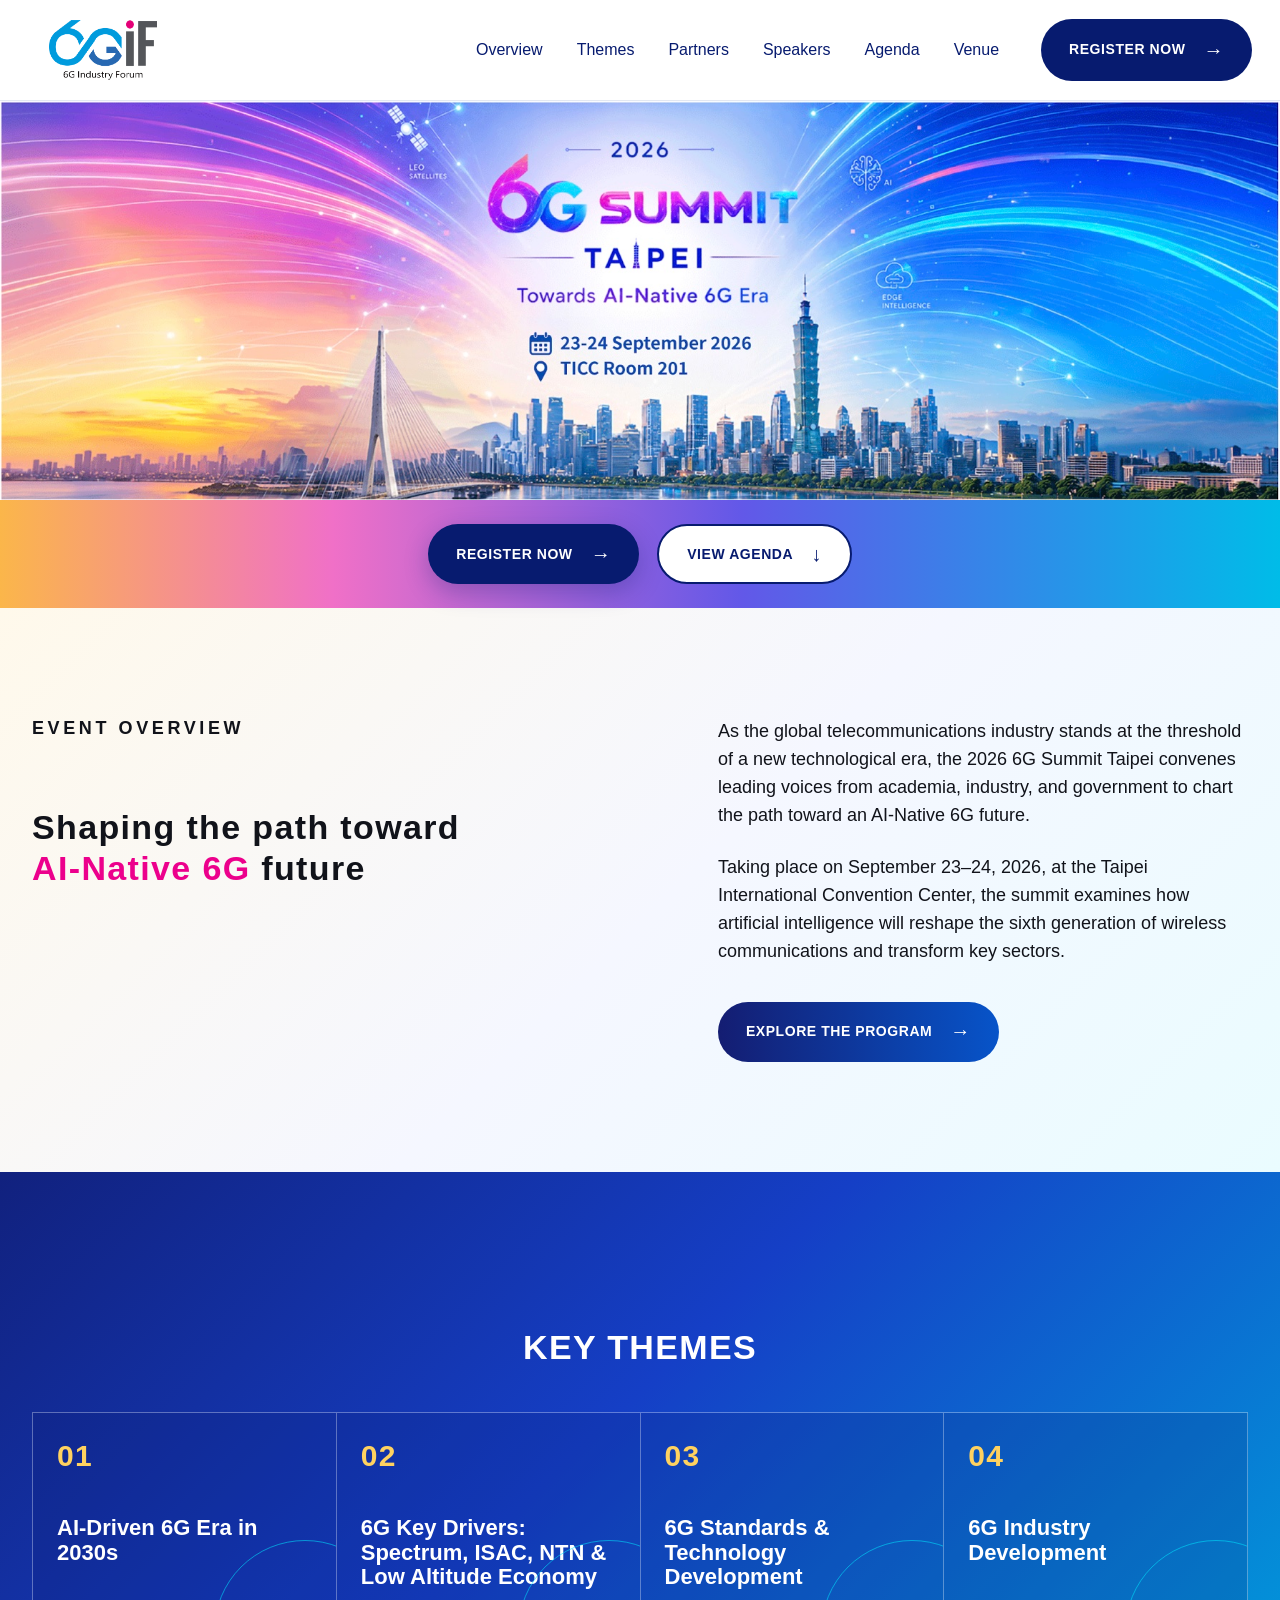
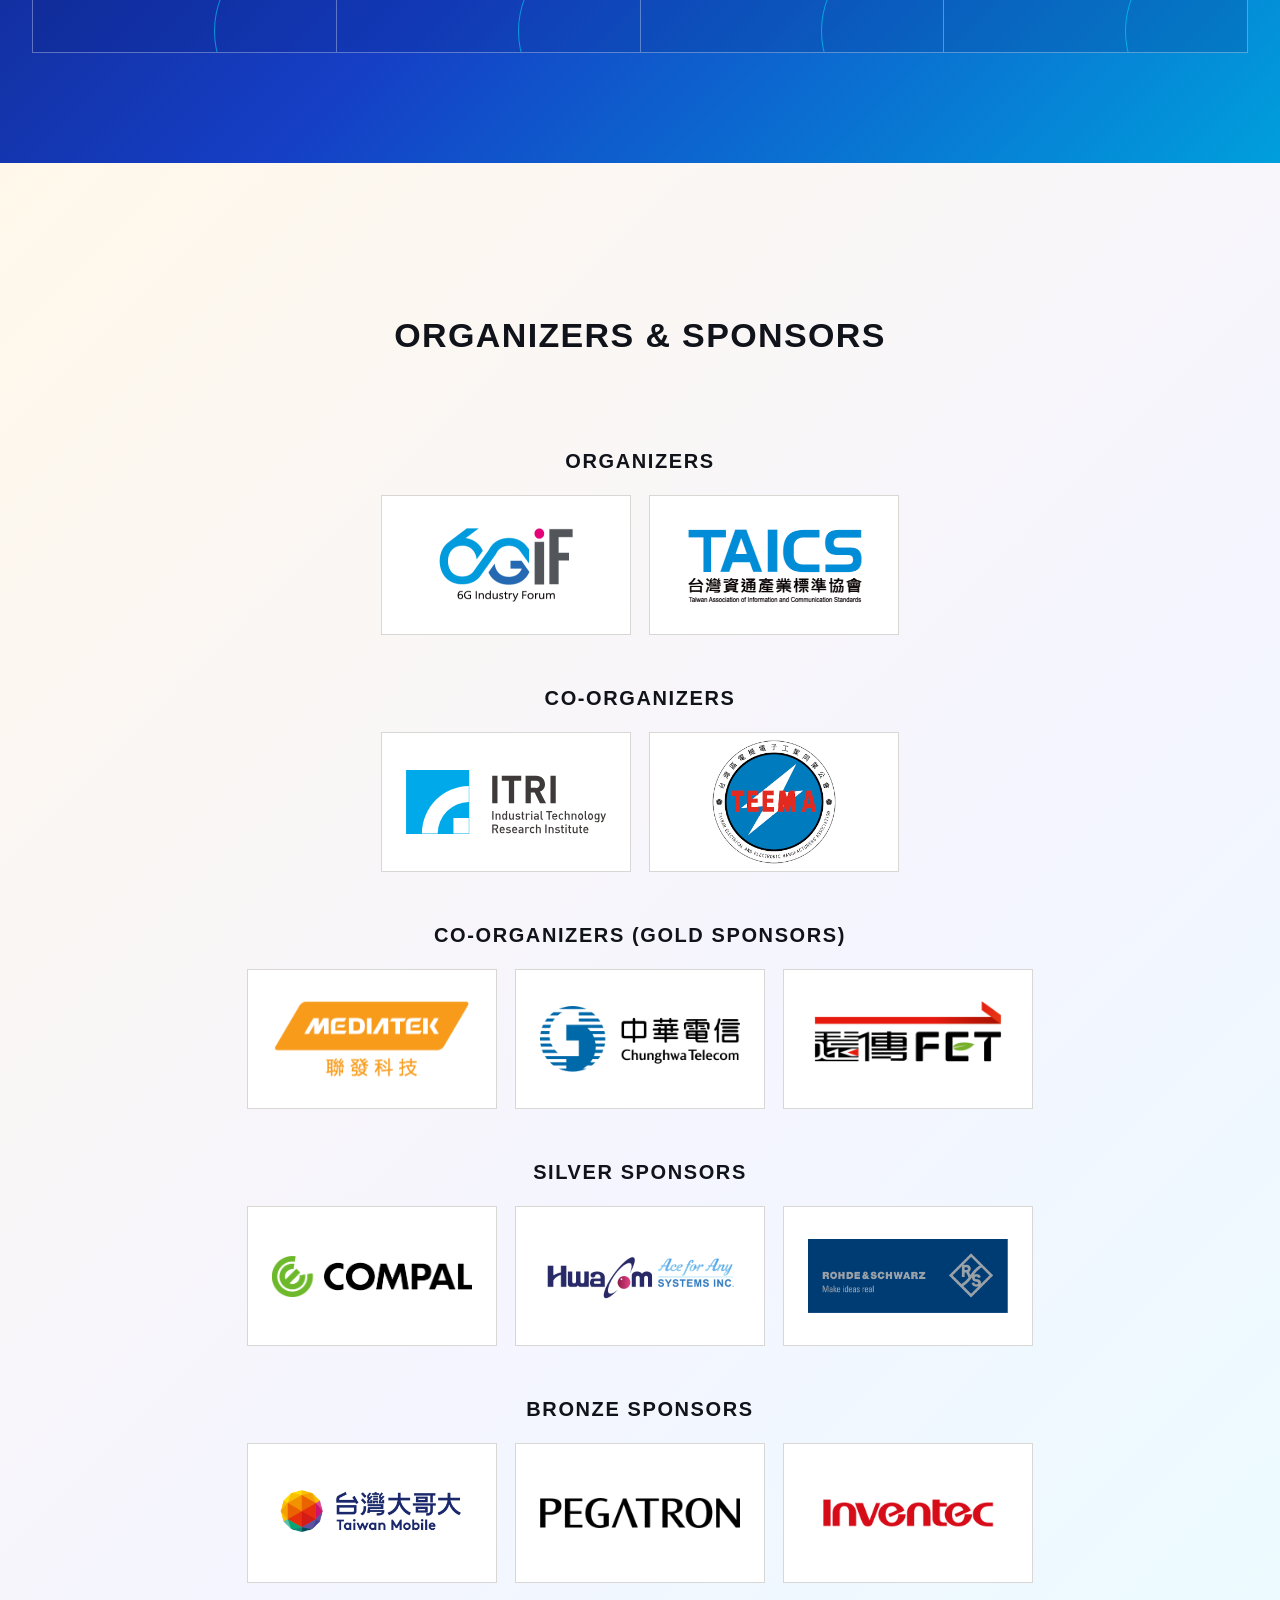
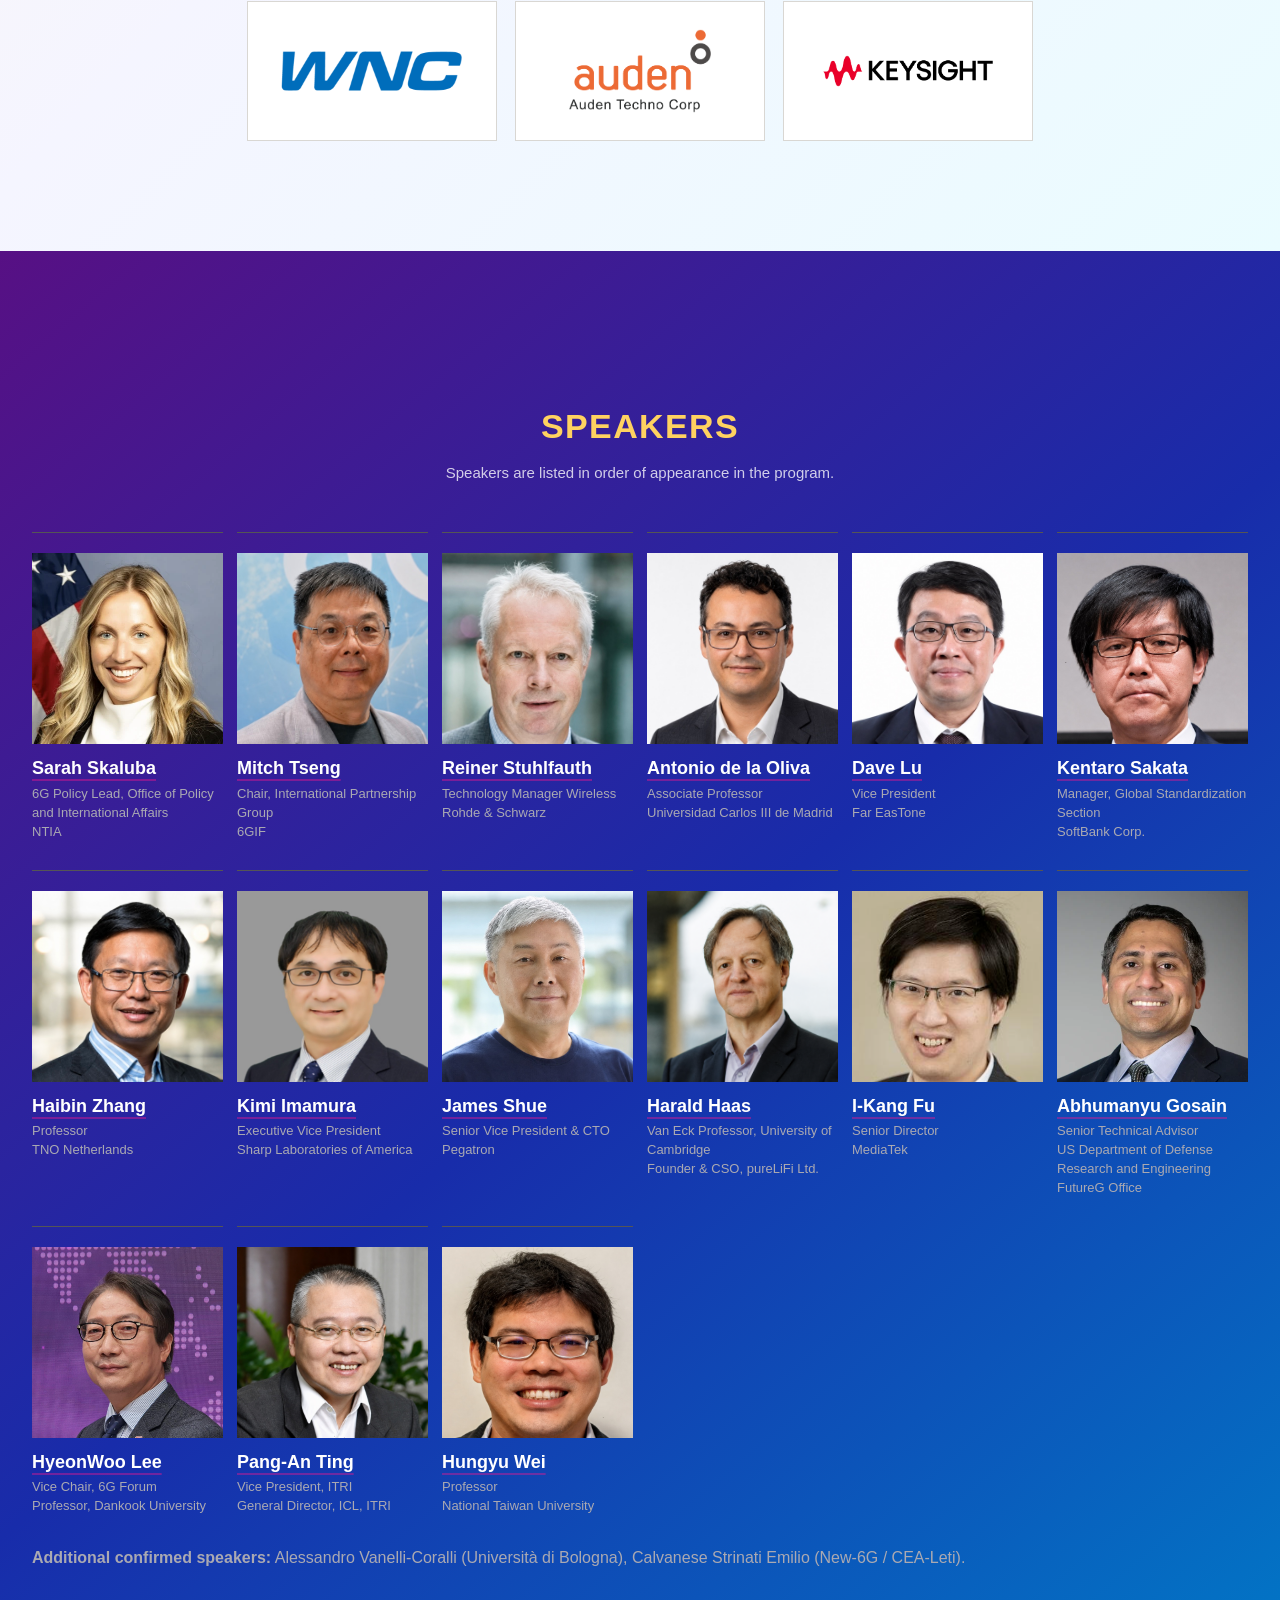
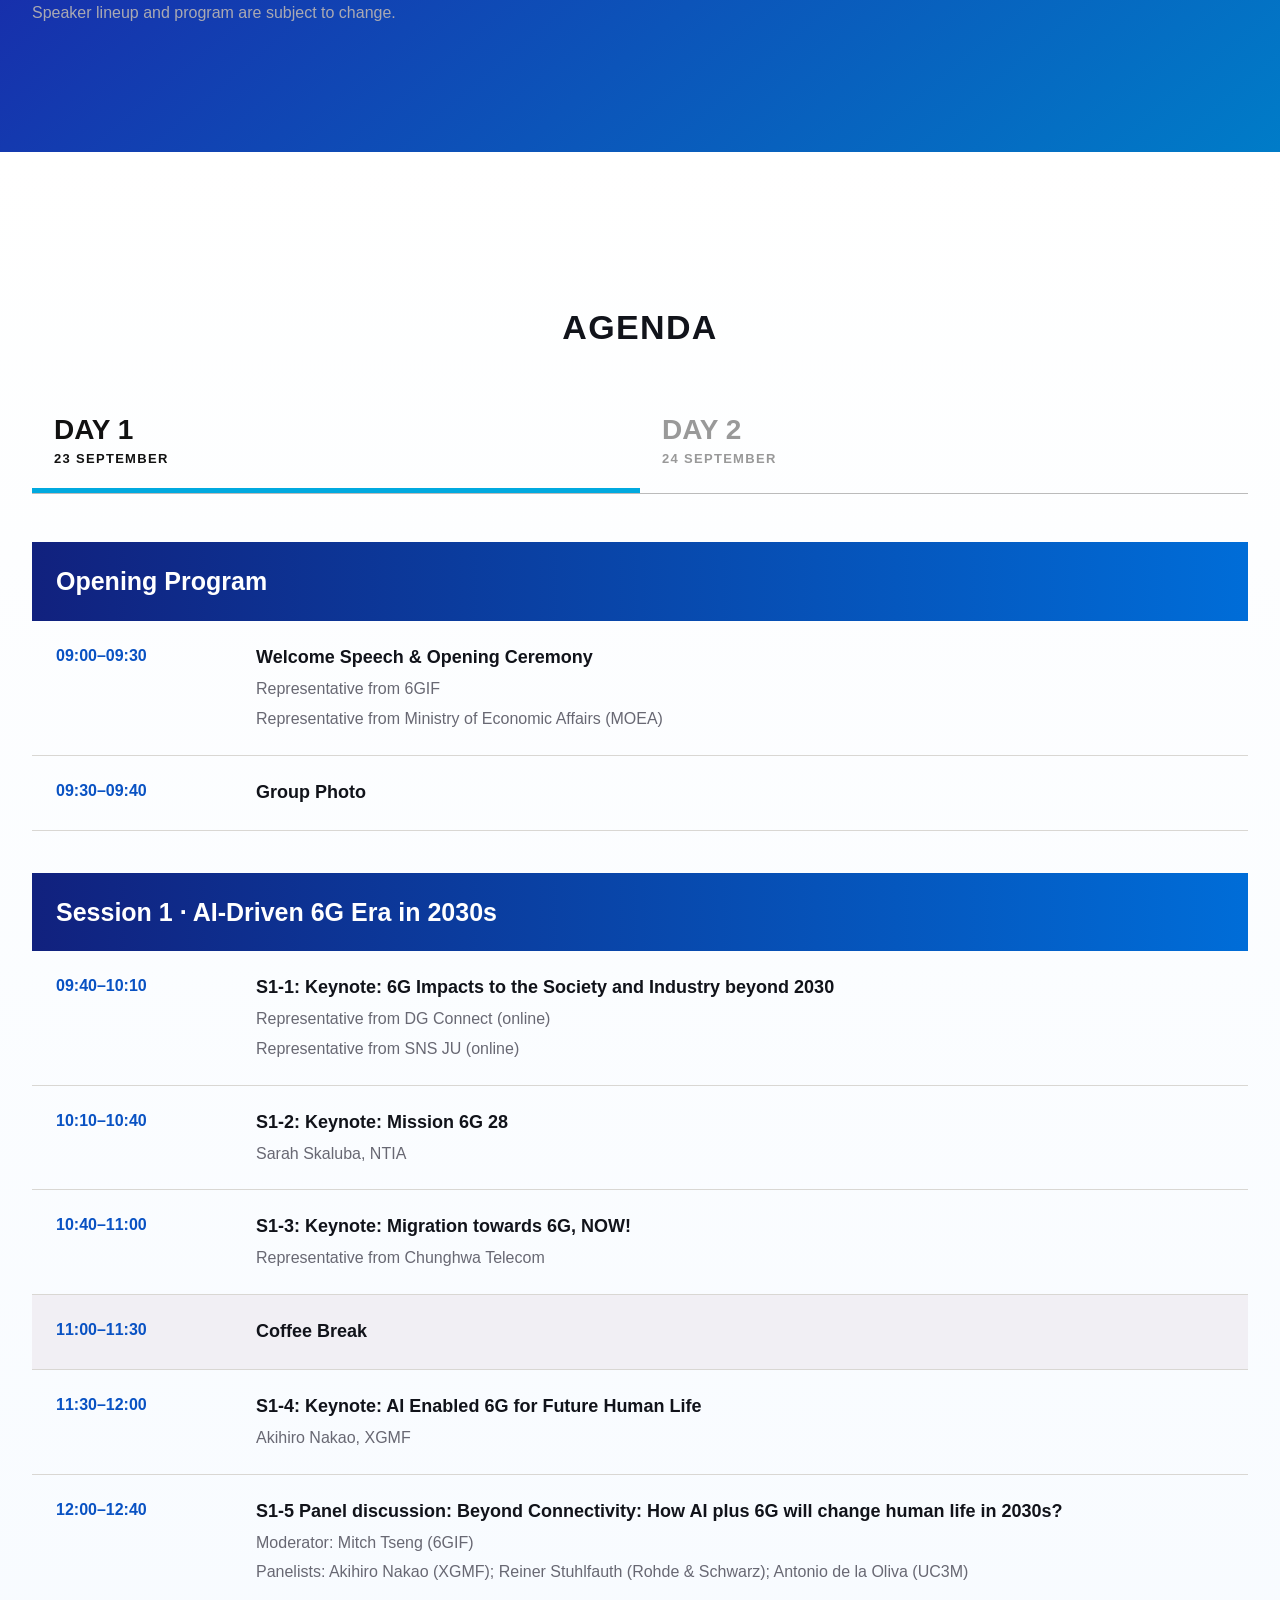
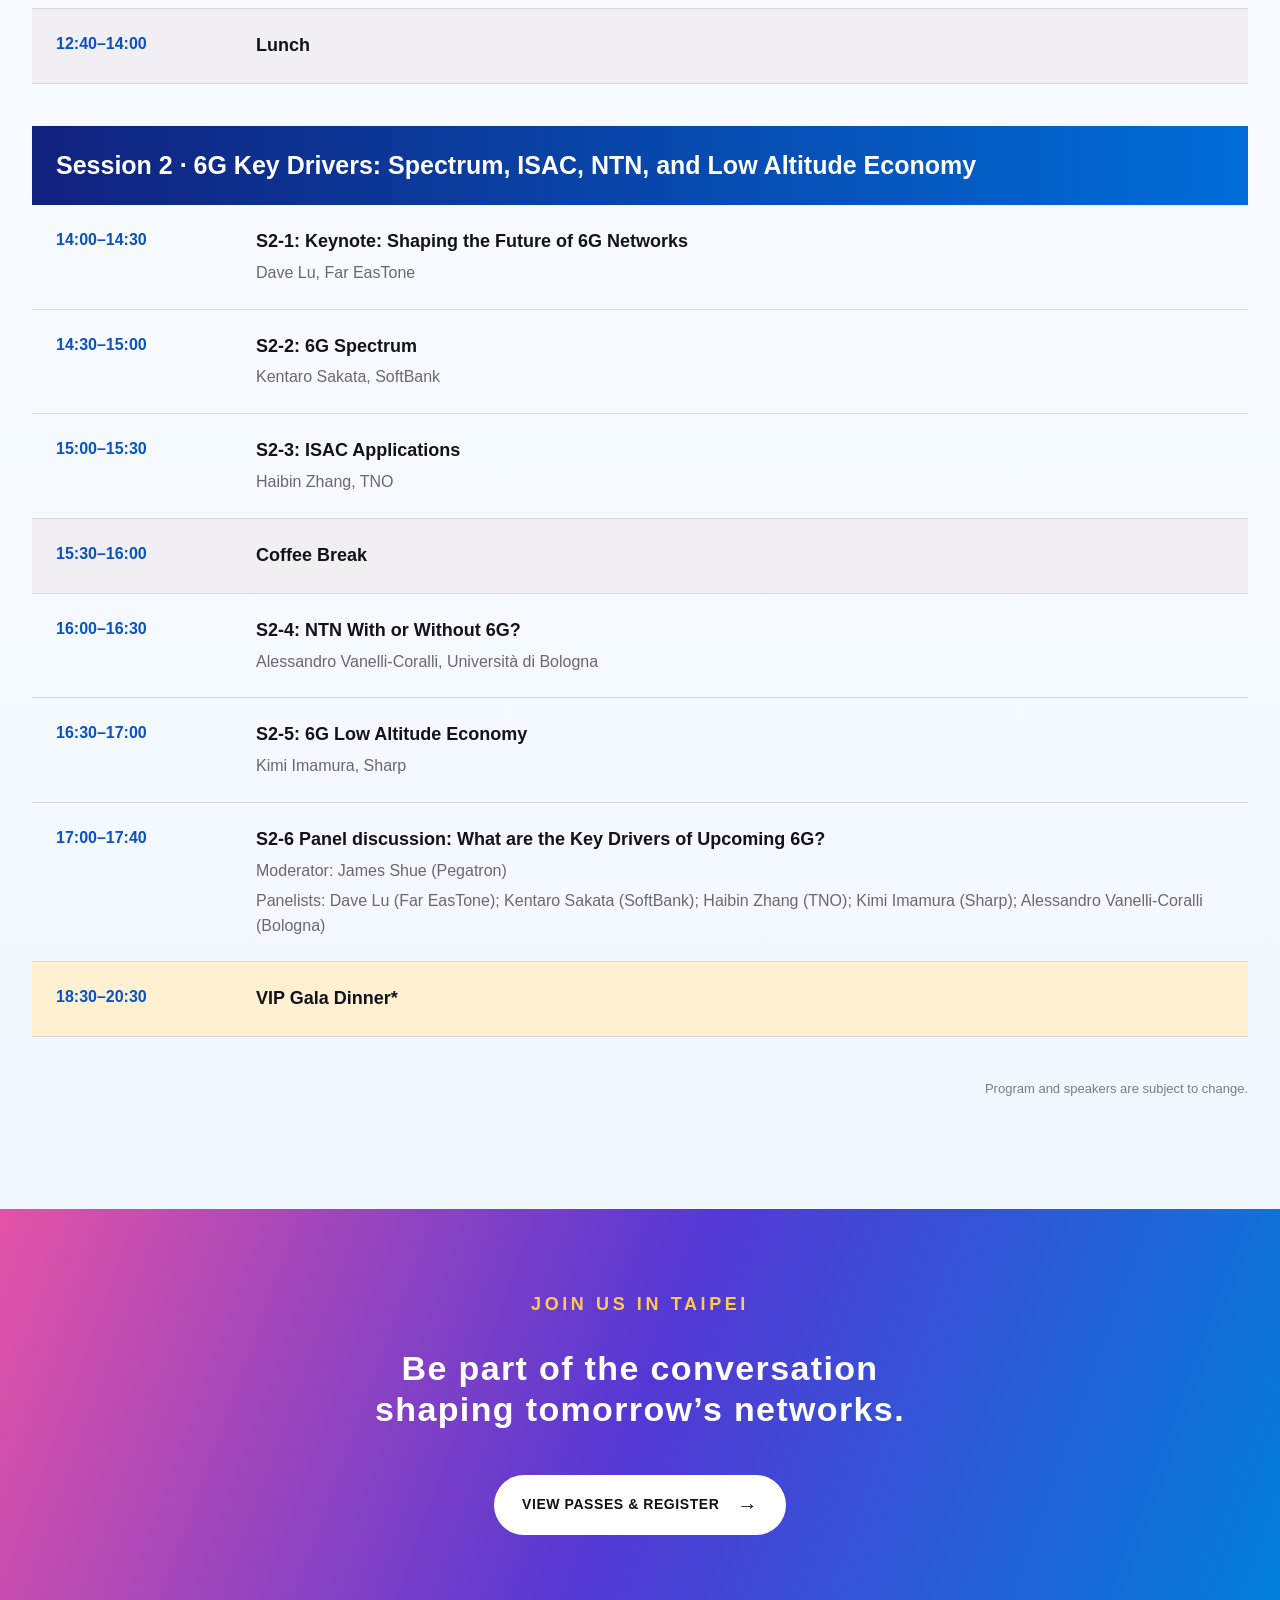
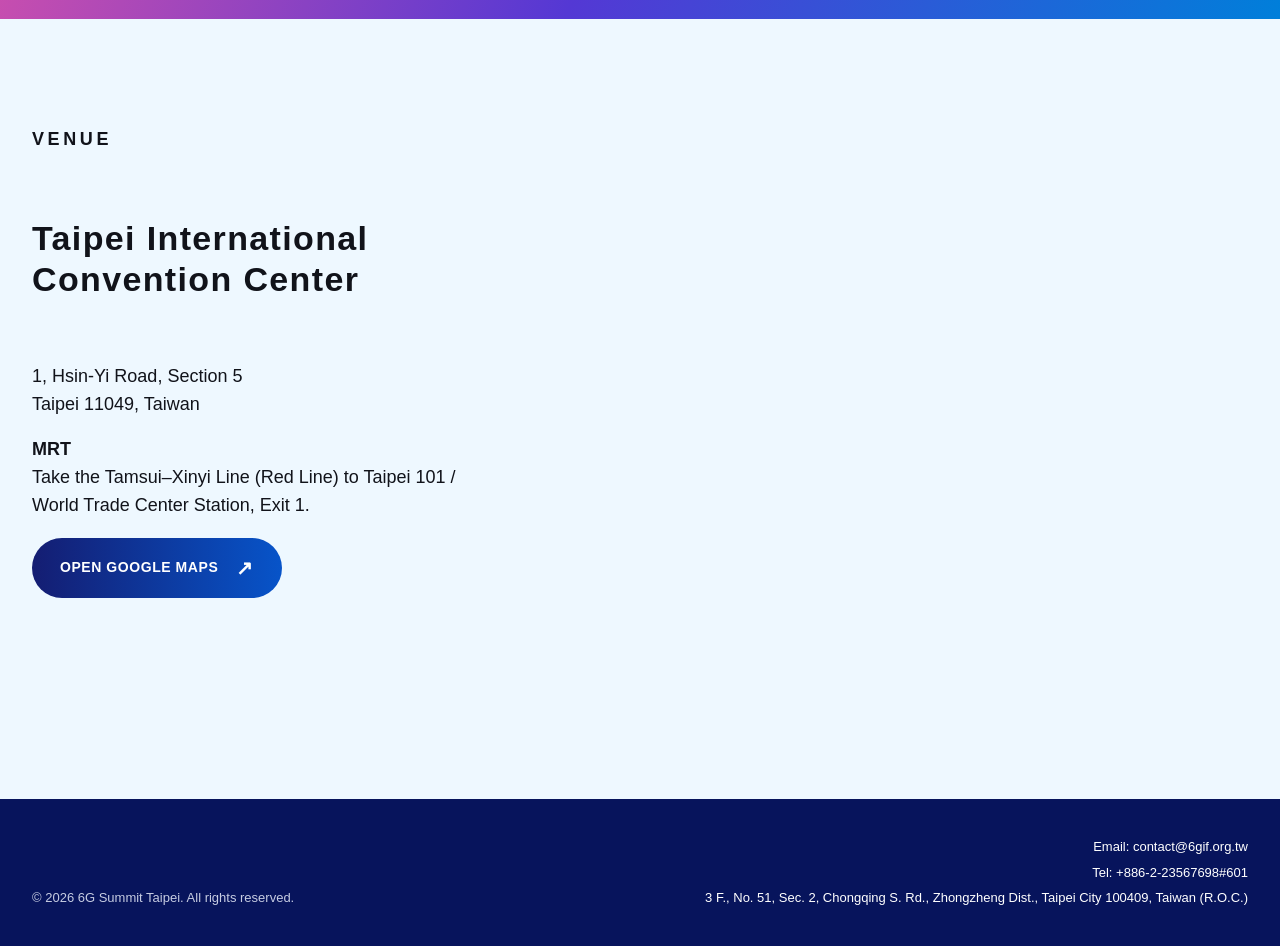
==== commit 9336b34f: "Make speaker names open profiles and relax phone format" ====
--- a/index.html
+++ b/index.html
@@ -9,7 +9,7 @@
   <link rel="stylesheet" href="speaker.css?v=20260803-3">
   <link rel="stylesheet" href="banner.css">
   <link rel="stylesheet" href="mobile.css?v=20260729-2">
-  <link rel="stylesheet" href="client-feedback.css?v=20260813-1">
+  <link rel="stylesheet" href="client-feedback.css?v=20260817-1">
 </head>
 <body>
   <header class="site-header">
@@ -117,21 +117,21 @@
         <h2 class="centered-section-title">SPEAKERS</h2>
         <p class="speaker-order-note">Speakers are listed in order of appearance in the program.</p>
         <div class="speaker-grid">
-          <article><div class="speaker-visual"><img src="assets/speaker-sarah-skaluba-20260803.webp?v=20260803-1" alt="Sarah Skaluba" loading="lazy"></div><h3>Sarah Skaluba</h3><p>6G Policy Lead, Office of Policy and International Affairs<br>NTIA</p><button class="speaker-profile-button" type="button" data-speaker-profile="sarah-skaluba">VIEW PROFILE <span>→</span></button></article>
-          <article><div class="speaker-visual"><img src="assets/speaker-mitch-tseng-20260812.jpg" alt="Mitch Tseng" loading="lazy"></div><h3>Mitch Tseng</h3><p>Chair, International Partnership Group<br>6GIF</p><button class="speaker-profile-button" type="button" data-speaker-profile="mitch-tseng">VIEW PROFILE <span>→</span></button></article>
-          <article><div class="speaker-visual"><img src="assets/speaker-reiner-stuhlfauth-20260812.jpg" alt="Reiner Stuhlfauth" loading="lazy"></div><h3>Reiner Stuhlfauth</h3><p>Technology Manager Wireless<br>Rohde &amp; Schwarz</p><button class="speaker-profile-button" type="button" data-speaker-profile="reiner-stuhlfauth">VIEW PROFILE <span>→</span></button></article>
-          <article><div class="speaker-visual"><img src="assets/speaker-antonio-de-la-oliva-20260812.jpg" alt="Antonio de la Oliva" loading="lazy"></div><h3>Antonio de la Oliva</h3><p>Associate Professor<br>Universidad Carlos III de Madrid</p><button class="speaker-profile-button" type="button" data-speaker-profile="antonio-de-la-oliva">VIEW PROFILE <span>→</span></button></article>
-          <article><div class="speaker-visual"><img src="assets/speaker-dave-lu-20260812.jpg" alt="Dave Lu" loading="lazy"></div><h3>Dave Lu</h3><p>Vice President<br>Far EasTone</p><button class="speaker-profile-button" type="button" data-speaker-profile="dave-lu">VIEW PROFILE <span>→</span></button></article>
-          <article><div class="speaker-visual"><img src="assets/speaker-kentaro-sakata-20260804.jpg" alt="Kentaro Sakata" loading="lazy"></div><h3>Kentaro Sakata</h3><p>Manager, Global Standardization Section<br>SoftBank Corp.</p><button class="speaker-profile-button" type="button" data-speaker-profile="kentaro-sakata">VIEW PROFILE <span>→</span></button></article>
-          <article><div class="speaker-visual"><img src="assets/speaker-haibin-zhang-20260813.jpg" alt="Haibin Zhang" loading="lazy"></div><h3>Haibin Zhang</h3><p>Professor<br>TNO Netherlands</p><button class="speaker-profile-button" type="button" data-speaker-profile="haibin-zhang">VIEW PROFILE <span>→</span></button></article>
-          <article><div class="speaker-visual"><img src="assets/speaker-kimi-imamura.png" alt="Kimi Imamura" loading="lazy"></div><h3>Kimi Imamura</h3><p>Executive Vice President<br>Sharp Laboratories of America</p><button class="speaker-profile-button" type="button" data-speaker-profile="kimi-imamura">VIEW PROFILE <span>→</span></button></article>
-          <article><div class="speaker-visual"><img src="assets/speaker-james-shue-20260804.jpg" alt="James Shue" loading="lazy"></div><h3>James Shue</h3><p>Senior Vice President &amp; CTO<br>Pegatron</p><button class="speaker-profile-button" type="button" data-speaker-profile="james-shue">VIEW PROFILE <span>→</span></button></article>
-          <article class="speaker-harald"><div class="speaker-visual"><img src="assets/speaker-harald-haas-20260806.png" alt="Harald Haas" loading="lazy"></div><h3>Harald Haas</h3><p>Van Eck Professor, University of Cambridge<br>Founder &amp; CSO, pureLiFi Ltd.</p><button class="speaker-profile-button" type="button" data-speaker-profile="harald-haas">VIEW PROFILE <span>→</span></button></article>
-          <article class="speaker-crop-tight"><div class="speaker-visual"><img src="assets/speaker-i-kang-fu.png?v=20260731-2" alt="I-Kang Fu" loading="lazy"></div><h3>I-Kang Fu</h3><p>Senior Director<br>MediaTek</p><button class="speaker-profile-button" type="button" data-speaker-profile="i-kang-fu">VIEW PROFILE <span>→</span></button></article>
-          <article><div class="speaker-visual"><img src="assets/speaker-abhumanyu-gosain-20260803.webp?v=20260803-1" alt="Abhumanyu Gosain" loading="lazy"></div><h3>Abhumanyu Gosain</h3><p>Senior Technical Advisor<br>US Department of Defense Research and Engineering FutureG Office</p><button class="speaker-profile-button" type="button" data-speaker-profile="abhumanyu-gosain">VIEW PROFILE <span>→</span></button></article>
-          <article><div class="speaker-visual"><img src="assets/speaker-hyeonwoo-lee.png" alt="HyeonWoo Lee" loading="lazy"></div><h3>HyeonWoo Lee</h3><p>Vice Chair, 6G Forum<br>Professor, Dankook University</p><button class="speaker-profile-button" type="button" data-speaker-profile="hyeonwoo-lee">VIEW PROFILE <span>→</span></button></article>
-          <article><div class="speaker-visual"><img src="assets/speaker-pang-an-ting-20260804.jpg" alt="Pang-An Ting" loading="lazy"></div><h3>Pang-An Ting</h3><p>Vice President, ITRI<br>General Director, ICL, ITRI</p><button class="speaker-profile-button" type="button" data-speaker-profile="pang-an-ting">VIEW PROFILE <span>→</span></button></article>
-          <article><div class="speaker-visual"><img src="assets/speaker-hungyu-wei-20260804.jpg" alt="Hungyu Wei" loading="lazy"></div><h3>Hungyu Wei</h3><p>Professor<br>National Taiwan University</p><button class="speaker-profile-button" type="button" data-speaker-profile="hungyu-wei">VIEW PROFILE <span>→</span></button></article>
+          <article><div class="speaker-visual"><img src="assets/speaker-sarah-skaluba-20260803.webp?v=20260803-1" alt="Sarah Skaluba" loading="lazy"></div><h3><button class="speaker-name-button" type="button" data-speaker-profile="sarah-skaluba">Sarah Skaluba</button></h3><p>6G Policy Lead, Office of Policy and International Affairs<br>NTIA</p></article>
+          <article><div class="speaker-visual"><img src="assets/speaker-mitch-tseng-20260812.jpg" alt="Mitch Tseng" loading="lazy"></div><h3><button class="speaker-name-button" type="button" data-speaker-profile="mitch-tseng">Mitch Tseng</button></h3><p>Chair, International Partnership Group<br>6GIF</p></article>
+          <article><div class="speaker-visual"><img src="assets/speaker-reiner-stuhlfauth-20260812.jpg" alt="Reiner Stuhlfauth" loading="lazy"></div><h3><button class="speaker-name-button" type="button" data-speaker-profile="reiner-stuhlfauth">Reiner Stuhlfauth</button></h3><p>Technology Manager Wireless<br>Rohde &amp; Schwarz</p></article>
+          <article><div class="speaker-visual"><img src="assets/speaker-antonio-de-la-oliva-20260812.jpg" alt="Antonio de la Oliva" loading="lazy"></div><h3><button class="speaker-name-button" type="button" data-speaker-profile="antonio-de-la-oliva">Antonio de la Oliva</button></h3><p>Associate Professor<br>Universidad Carlos III de Madrid</p></article>
+          <article><div class="speaker-visual"><img src="assets/speaker-dave-lu-20260812.jpg" alt="Dave Lu" loading="lazy"></div><h3><button class="speaker-name-button" type="button" data-speaker-profile="dave-lu">Dave Lu</button></h3><p>Vice President<br>Far EasTone</p></article>
+          <article><div class="speaker-visual"><img src="assets/speaker-kentaro-sakata-20260804.jpg" alt="Kentaro Sakata" loading="lazy"></div><h3><button class="speaker-name-button" type="button" data-speaker-profile="kentaro-sakata">Kentaro Sakata</button></h3><p>Manager, Global Standardization Section<br>SoftBank Corp.</p></article>
+          <article><div class="speaker-visual"><img src="assets/speaker-haibin-zhang-20260813.jpg" alt="Haibin Zhang" loading="lazy"></div><h3><button class="speaker-name-button" type="button" data-speaker-profile="haibin-zhang">Haibin Zhang</button></h3><p>Professor<br>TNO Netherlands</p></article>
+          <article><div class="speaker-visual"><img src="assets/speaker-kimi-imamura.png" alt="Kimi Imamura" loading="lazy"></div><h3><button class="speaker-name-button" type="button" data-speaker-profile="kimi-imamura">Kimi Imamura</button></h3><p>Executive Vice President<br>Sharp Laboratories of America</p></article>
+          <article><div class="speaker-visual"><img src="assets/speaker-james-shue-20260804.jpg" alt="James Shue" loading="lazy"></div><h3><button class="speaker-name-button" type="button" data-speaker-profile="james-shue">James Shue</button></h3><p>Senior Vice President &amp; CTO<br>Pegatron</p></article>
+          <article class="speaker-harald"><div class="speaker-visual"><img src="assets/speaker-harald-haas-20260806.png" alt="Harald Haas" loading="lazy"></div><h3><button class="speaker-name-button" type="button" data-speaker-profile="harald-haas">Harald Haas</button></h3><p>Van Eck Professor, University of Cambridge<br>Founder &amp; CSO, pureLiFi Ltd.</p></article>
+          <article class="speaker-crop-tight"><div class="speaker-visual"><img src="assets/speaker-i-kang-fu.png?v=20260731-2" alt="I-Kang Fu" loading="lazy"></div><h3><button class="speaker-name-button" type="button" data-speaker-profile="i-kang-fu">I-Kang Fu</button></h3><p>Senior Director<br>MediaTek</p></article>
+          <article><div class="speaker-visual"><img src="assets/speaker-abhumanyu-gosain-20260803.webp?v=20260803-1" alt="Abhumanyu Gosain" loading="lazy"></div><h3><button class="speaker-name-button" type="button" data-speaker-profile="abhumanyu-gosain">Abhumanyu Gosain</button></h3><p>Senior Technical Advisor<br>US Department of Defense Research and Engineering FutureG Office</p></article>
+          <article><div class="speaker-visual"><img src="assets/speaker-hyeonwoo-lee.png" alt="HyeonWoo Lee" loading="lazy"></div><h3><button class="speaker-name-button" type="button" data-speaker-profile="hyeonwoo-lee">HyeonWoo Lee</button></h3><p>Vice Chair, 6G Forum<br>Professor, Dankook University</p></article>
+          <article><div class="speaker-visual"><img src="assets/speaker-pang-an-ting-20260804.jpg" alt="Pang-An Ting" loading="lazy"></div><h3><button class="speaker-name-button" type="button" data-speaker-profile="pang-an-ting">Pang-An Ting</button></h3><p>Vice President, ITRI<br>General Director, ICL, ITRI</p></article>
+          <article><div class="speaker-visual"><img src="assets/speaker-hungyu-wei-20260804.jpg" alt="Hungyu Wei" loading="lazy"></div><h3><button class="speaker-name-button" type="button" data-speaker-profile="hungyu-wei">Hungyu Wei</button></h3><p>Professor<br>National Taiwan University</p></article>
         </div>
         <p class="program-note"><strong>Additional confirmed speakers:</strong> Alessandro Vanelli-Coralli (Università di Bologna), Calvanese Strinati Emilio (New-6G / CEA-Leti).</p>
         <p class="program-note">Speaker lineup and program are subject to change.</p>
--- a/client-feedback.css
+++ b/client-feedback.css
@@ -269,6 +269,35 @@
   font-size: 18px;
 }
 
+.speaker-name-button {
+  appearance: none;
+  display: inline;
+  margin: 0;
+  padding: 0;
+  border: 0;
+  color: inherit;
+  font: inherit;
+  line-height: inherit;
+  text-align: inherit;
+  background: transparent;
+  cursor: pointer;
+  text-decoration: underline;
+  text-decoration-color: rgba(236, 22, 140, .42);
+  text-decoration-thickness: 2px;
+  text-underline-offset: 5px;
+}
+
+.speaker-name-button:hover,
+.speaker-name-button:focus-visible {
+  color: #ec168c;
+  text-decoration-color: currentColor;
+}
+
+.speaker-name-button:focus-visible {
+  outline: 2px solid #ec168c;
+  outline-offset: 4px;
+}
+
 .speaker-grid p {
   font-size: 13px;
 }
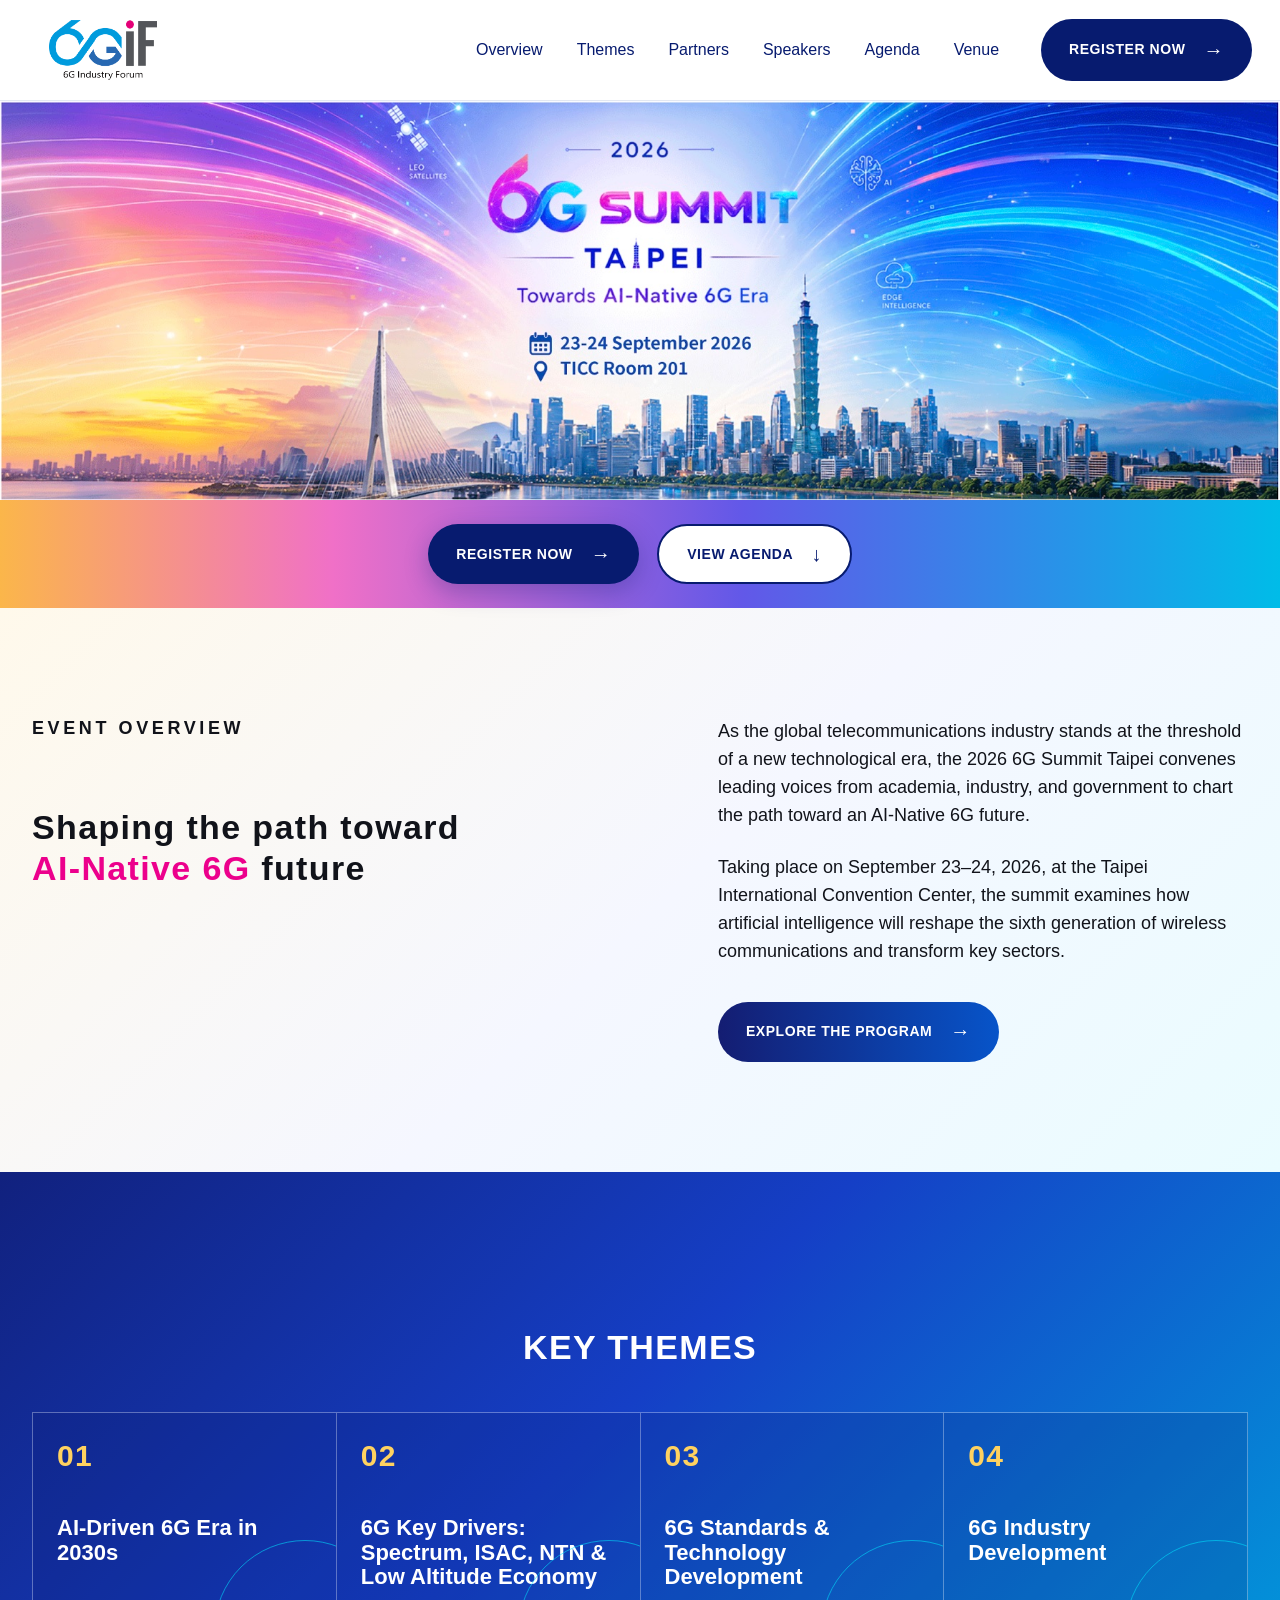
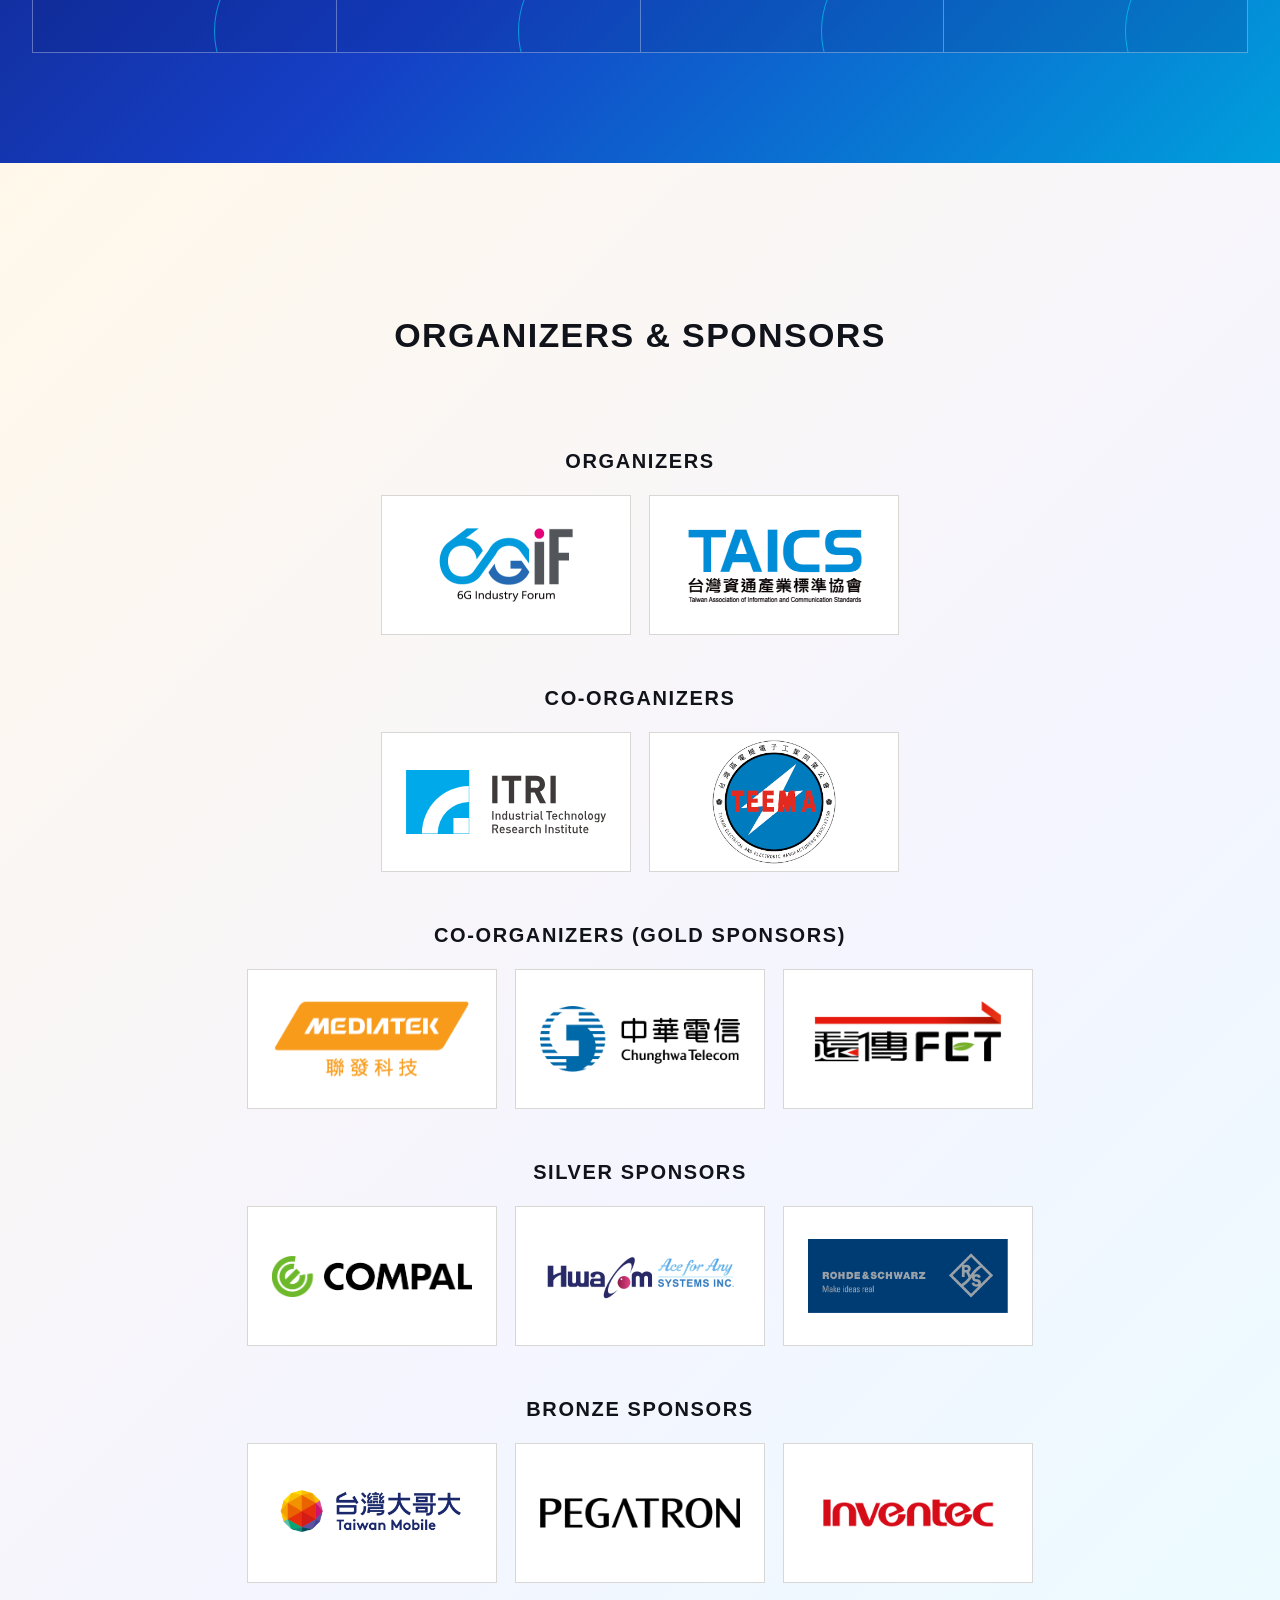
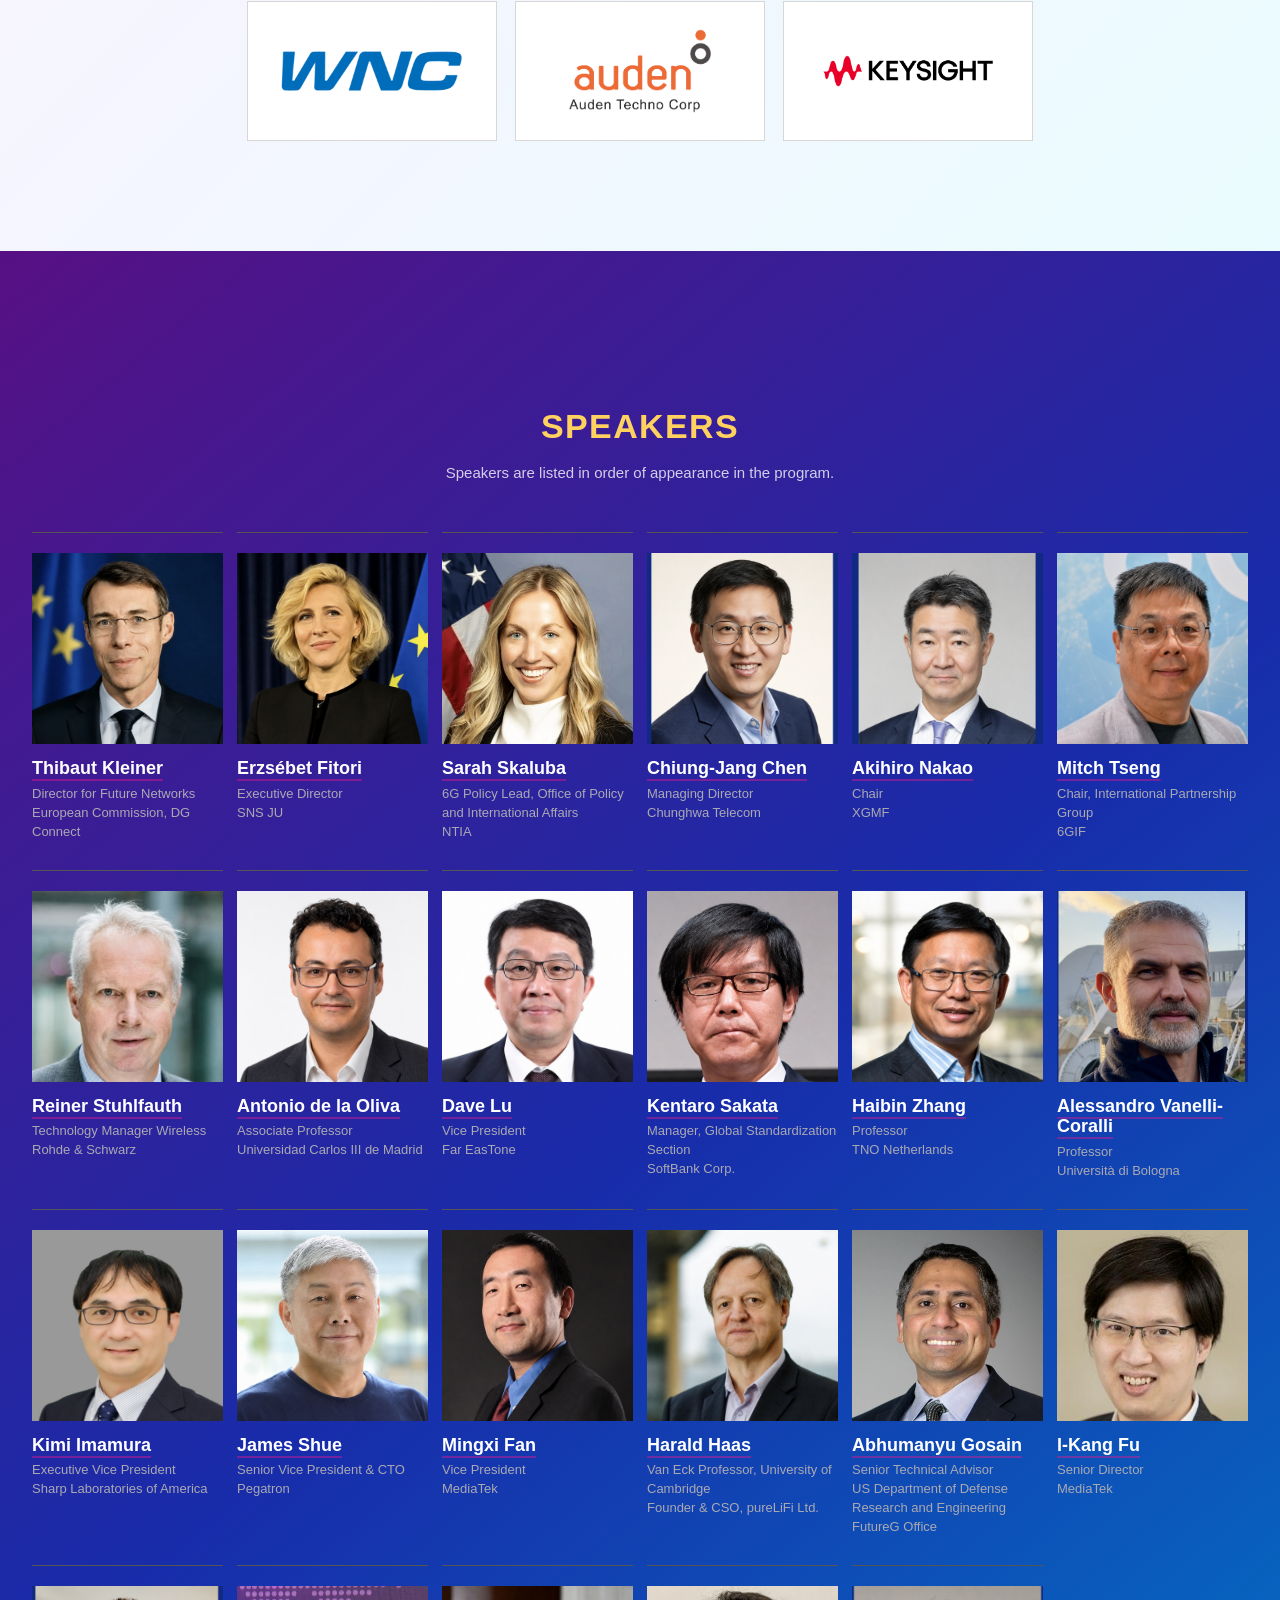
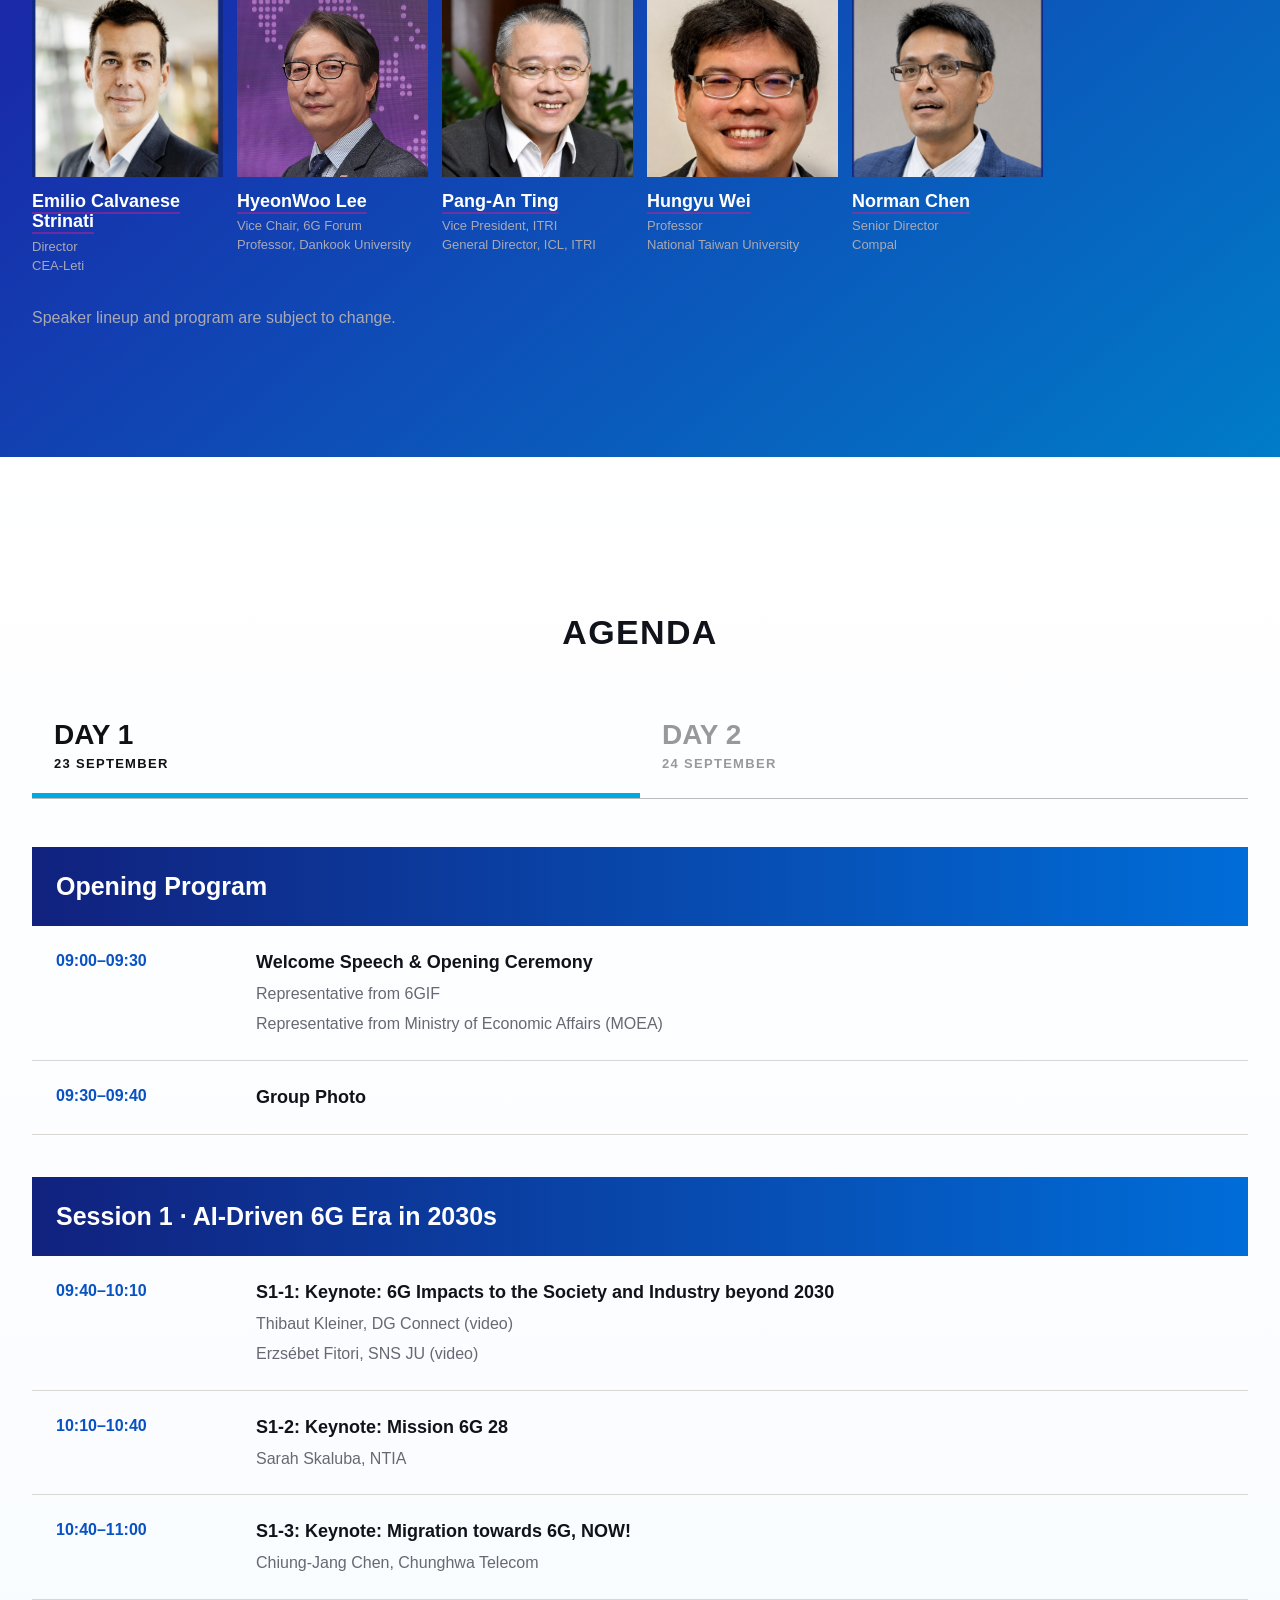
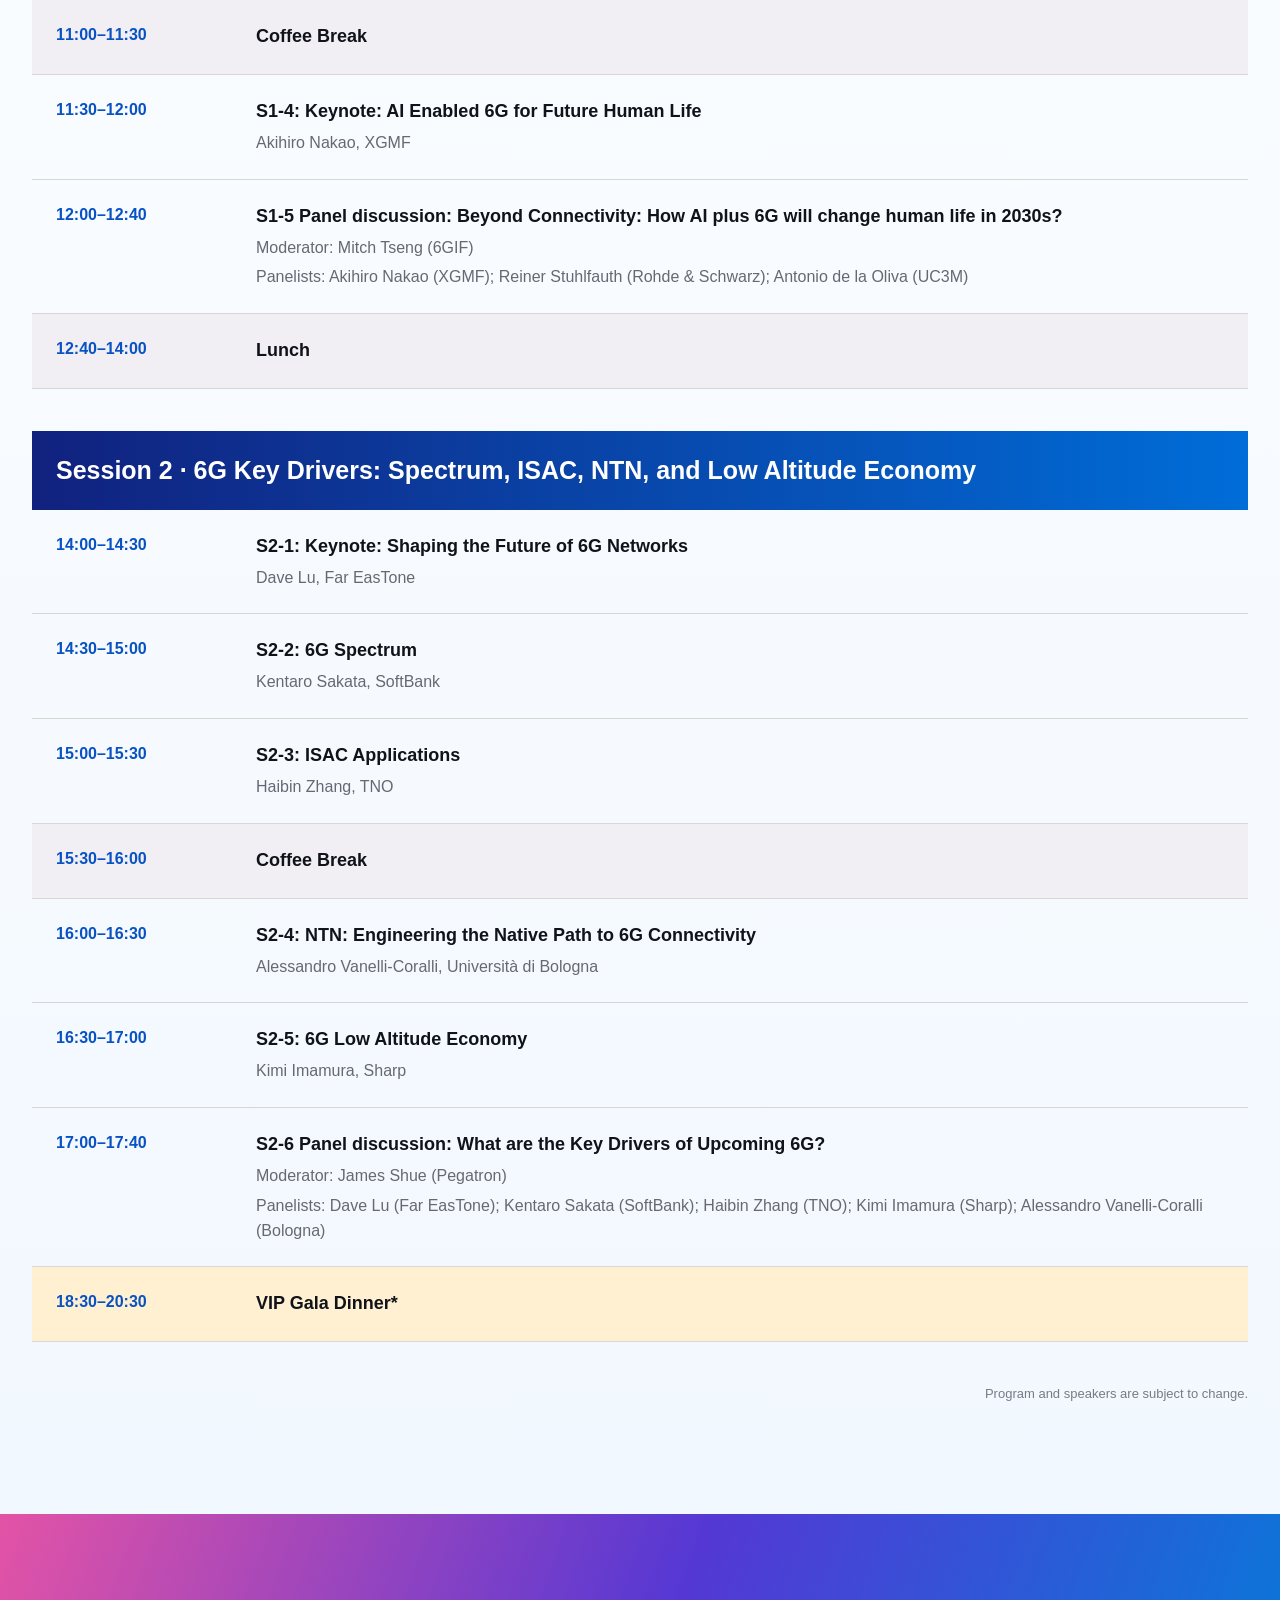
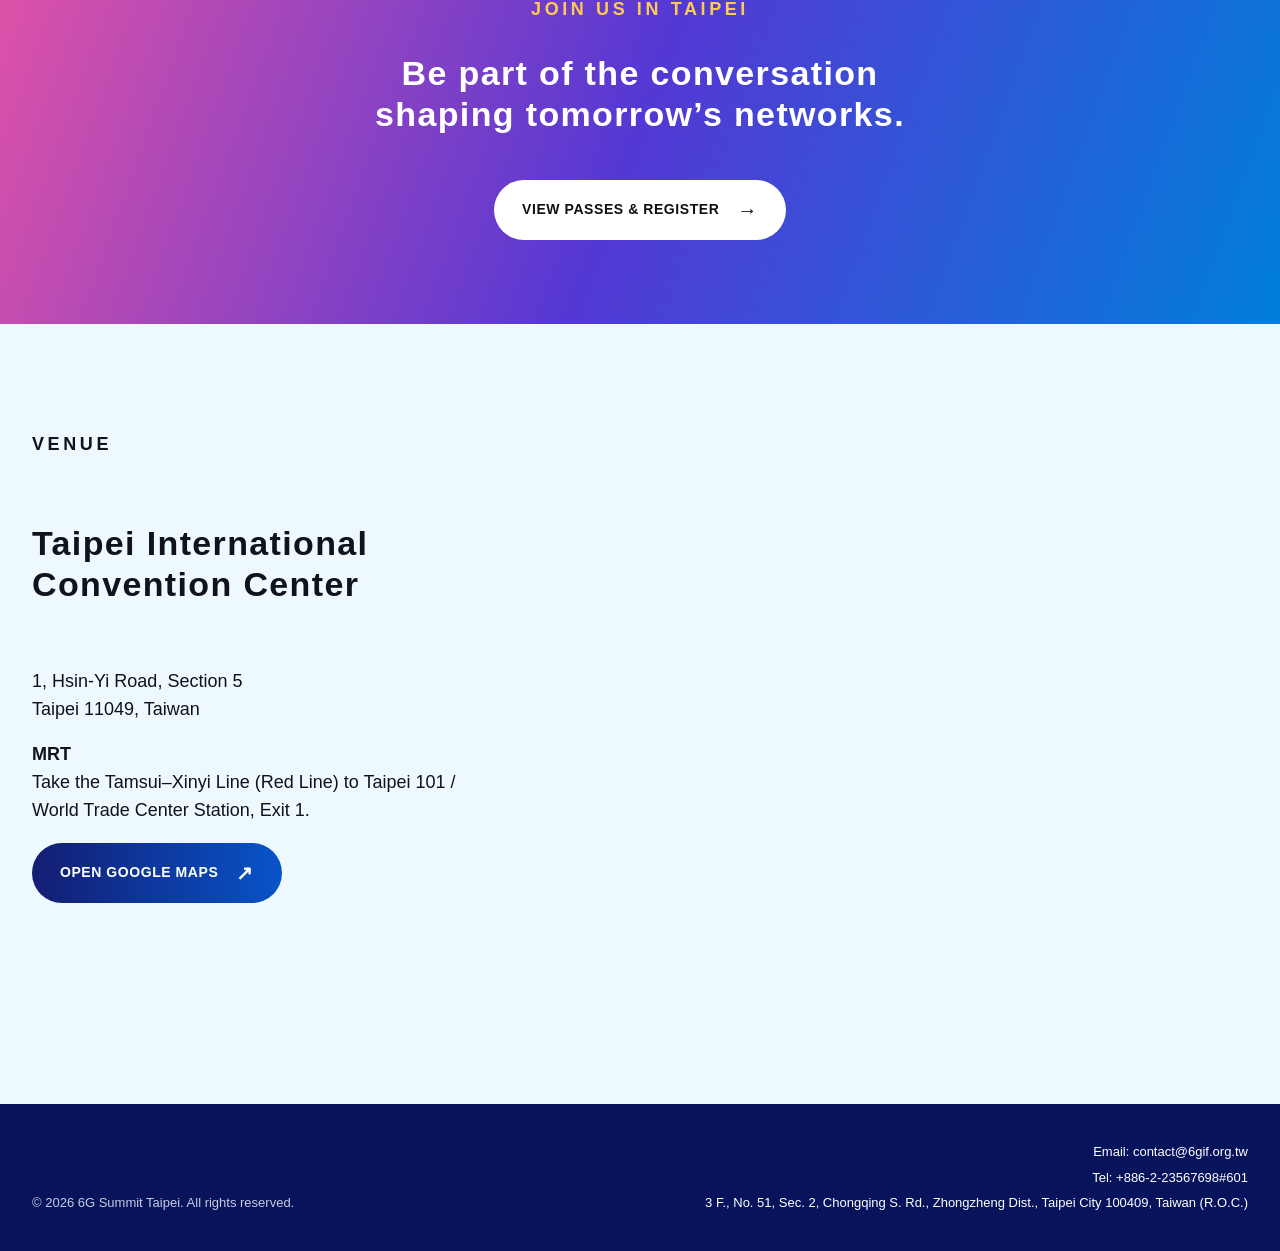
==== commit 61db07f0: "Update 6G Summit speakers agenda and gifts" ====
--- a/index.html
+++ b/index.html
@@ -117,23 +117,30 @@
         <h2 class="centered-section-title">SPEAKERS</h2>
         <p class="speaker-order-note">Speakers are listed in order of appearance in the program.</p>
         <div class="speaker-grid">
+          <article><div class="speaker-visual"><img src="assets/speaker-thibaut-kleiner-20260818.png" alt="Thibaut Kleiner" loading="lazy"></div><h3><button class="speaker-name-button" type="button" data-speaker-profile="thibaut-kleiner">Thibaut Kleiner</button></h3><p>Director for Future Networks<br>European Commission, DG Connect</p></article>
+          <article><div class="speaker-visual"><img src="assets/speaker-erzsebet-fitori-20260818.png" alt="Erzsébet Fitori" loading="lazy"></div><h3><button class="speaker-name-button" type="button" data-speaker-profile="erzsebet-fitori">Erzsébet Fitori</button></h3><p>Executive Director<br>SNS JU</p></article>
           <article><div class="speaker-visual"><img src="assets/speaker-sarah-skaluba-20260803.webp?v=20260803-1" alt="Sarah Skaluba" loading="lazy"></div><h3><button class="speaker-name-button" type="button" data-speaker-profile="sarah-skaluba">Sarah Skaluba</button></h3><p>6G Policy Lead, Office of Policy and International Affairs<br>NTIA</p></article>
+          <article><div class="speaker-visual"><img src="assets/speaker-chiung-jang-chen-20260818.png" alt="Chiung-Jang Chen" loading="lazy"></div><h3><button class="speaker-name-button" type="button" data-speaker-profile="chiung-jang-chen">Chiung-Jang Chen</button></h3><p>Managing Director<br>Chunghwa Telecom</p></article>
+          <article><div class="speaker-visual"><img src="assets/speaker-akihiro-nakao-20260818.png" alt="Akihiro Nakao" loading="lazy"></div><h3><button class="speaker-name-button" type="button" data-speaker-profile="akihiro-nakao">Akihiro Nakao</button></h3><p>Chair<br>XGMF</p></article>
           <article><div class="speaker-visual"><img src="assets/speaker-mitch-tseng-20260812.jpg" alt="Mitch Tseng" loading="lazy"></div><h3><button class="speaker-name-button" type="button" data-speaker-profile="mitch-tseng">Mitch Tseng</button></h3><p>Chair, International Partnership Group<br>6GIF</p></article>
           <article><div class="speaker-visual"><img src="assets/speaker-reiner-stuhlfauth-20260812.jpg" alt="Reiner Stuhlfauth" loading="lazy"></div><h3><button class="speaker-name-button" type="button" data-speaker-profile="reiner-stuhlfauth">Reiner Stuhlfauth</button></h3><p>Technology Manager Wireless<br>Rohde &amp; Schwarz</p></article>
           <article><div class="speaker-visual"><img src="assets/speaker-antonio-de-la-oliva-20260812.jpg" alt="Antonio de la Oliva" loading="lazy"></div><h3><button class="speaker-name-button" type="button" data-speaker-profile="antonio-de-la-oliva">Antonio de la Oliva</button></h3><p>Associate Professor<br>Universidad Carlos III de Madrid</p></article>
           <article><div class="speaker-visual"><img src="assets/speaker-dave-lu-20260812.jpg" alt="Dave Lu" loading="lazy"></div><h3><button class="speaker-name-button" type="button" data-speaker-profile="dave-lu">Dave Lu</button></h3><p>Vice President<br>Far EasTone</p></article>
           <article><div class="speaker-visual"><img src="assets/speaker-kentaro-sakata-20260804.jpg" alt="Kentaro Sakata" loading="lazy"></div><h3><button class="speaker-name-button" type="button" data-speaker-profile="kentaro-sakata">Kentaro Sakata</button></h3><p>Manager, Global Standardization Section<br>SoftBank Corp.</p></article>
           <article><div class="speaker-visual"><img src="assets/speaker-haibin-zhang-20260813.jpg" alt="Haibin Zhang" loading="lazy"></div><h3><button class="speaker-name-button" type="button" data-speaker-profile="haibin-zhang">Haibin Zhang</button></h3><p>Professor<br>TNO Netherlands</p></article>
+          <article><div class="speaker-visual"><img src="assets/speaker-alessandro-vanelli-coralli-20260818.png" alt="Alessandro Vanelli-Coralli" loading="lazy"></div><h3><button class="speaker-name-button" type="button" data-speaker-profile="alessandro-vanelli-coralli">Alessandro Vanelli-Coralli</button></h3><p>Professor<br>Università di Bologna</p></article>
           <article><div class="speaker-visual"><img src="assets/speaker-kimi-imamura.png" alt="Kimi Imamura" loading="lazy"></div><h3><button class="speaker-name-button" type="button" data-speaker-profile="kimi-imamura">Kimi Imamura</button></h3><p>Executive Vice President<br>Sharp Laboratories of America</p></article>
           <article><div class="speaker-visual"><img src="assets/speaker-james-shue-20260804.jpg" alt="James Shue" loading="lazy"></div><h3><button class="speaker-name-button" type="button" data-speaker-profile="james-shue">James Shue</button></h3><p>Senior Vice President &amp; CTO<br>Pegatron</p></article>
+          <article><div class="speaker-visual"><img src="assets/speaker-mingxi-fan-20260818.png" alt="Mingxi Fan" loading="lazy"></div><h3><button class="speaker-name-button" type="button" data-speaker-profile="mingxi-fan">Mingxi Fan</button></h3><p>Vice President<br>MediaTek</p></article>
           <article class="speaker-harald"><div class="speaker-visual"><img src="assets/speaker-harald-haas-20260806.png" alt="Harald Haas" loading="lazy"></div><h3><button class="speaker-name-button" type="button" data-speaker-profile="harald-haas">Harald Haas</button></h3><p>Van Eck Professor, University of Cambridge<br>Founder &amp; CSO, pureLiFi Ltd.</p></article>
+          <article><div class="speaker-visual"><img src="assets/speaker-abhumanyu-gosain-20260803.webp?v=20260803-1" alt="Abhumanyu Gosain" loading="lazy"></div><h3><button class="speaker-name-button" type="button" data-speaker-profile="abhumanyu-gosain">Abhumanyu Gosain</button></h3><p>Senior Technical Advisor<br>US Department of Defense Research and Engineering FutureG Office</p></article>
           <article class="speaker-crop-tight"><div class="speaker-visual"><img src="assets/speaker-i-kang-fu.png?v=20260731-2" alt="I-Kang Fu" loading="lazy"></div><h3><button class="speaker-name-button" type="button" data-speaker-profile="i-kang-fu">I-Kang Fu</button></h3><p>Senior Director<br>MediaTek</p></article>
-          <article><div class="speaker-visual"><img src="assets/speaker-abhumanyu-gosain-20260803.webp?v=20260803-1" alt="Abhumanyu Gosain" loading="lazy"></div><h3><button class="speaker-name-button" type="button" data-speaker-profile="abhumanyu-gosain">Abhumanyu Gosain</button></h3><p>Senior Technical Advisor<br>US Department of Defense Research and Engineering FutureG Office</p></article>
+          <article><div class="speaker-visual"><img src="assets/speaker-emilio-calvanese-strinati-20260818.png" alt="Emilio Calvanese Strinati" loading="lazy"></div><h3><button class="speaker-name-button" type="button" data-speaker-profile="emilio-calvanese-strinati">Emilio Calvanese Strinati</button></h3><p>Director<br>CEA-Leti</p></article>
           <article><div class="speaker-visual"><img src="assets/speaker-hyeonwoo-lee.png" alt="HyeonWoo Lee" loading="lazy"></div><h3><button class="speaker-name-button" type="button" data-speaker-profile="hyeonwoo-lee">HyeonWoo Lee</button></h3><p>Vice Chair, 6G Forum<br>Professor, Dankook University</p></article>
           <article><div class="speaker-visual"><img src="assets/speaker-pang-an-ting-20260804.jpg" alt="Pang-An Ting" loading="lazy"></div><h3><button class="speaker-name-button" type="button" data-speaker-profile="pang-an-ting">Pang-An Ting</button></h3><p>Vice President, ITRI<br>General Director, ICL, ITRI</p></article>
           <article><div class="speaker-visual"><img src="assets/speaker-hungyu-wei-20260804.jpg" alt="Hungyu Wei" loading="lazy"></div><h3><button class="speaker-name-button" type="button" data-speaker-profile="hungyu-wei">Hungyu Wei</button></h3><p>Professor<br>National Taiwan University</p></article>
-        </div>
-        <p class="program-note"><strong>Additional confirmed speakers:</strong> Alessandro Vanelli-Coralli (Università di Bologna), Calvanese Strinati Emilio (New-6G / CEA-Leti).</p>
+          <article><div class="speaker-visual"><img src="assets/speaker-norman-chen-20260818.png" alt="Norman Chen" loading="lazy"></div><h3><button class="speaker-name-button" type="button" data-speaker-profile="norman-chen">Norman Chen</button></h3><p>Senior Director<br>Compal</p></article>
+        </div>
         <p class="program-note">Speaker lineup and program are subject to change.</p>
       </div>
     </section>
@@ -159,9 +166,9 @@
             <div class="agenda-row"><time>09:30–09:40</time><div><b>Group Photo</b></div></div>
           </div>
           <div class="agenda-session"><h3>Session 1 · AI-Driven 6G Era in 2030s</h3>
-            <div class="agenda-row"><time>09:40–10:10</time><div><b>S1-1: Keynote: 6G Impacts to the Society and Industry beyond 2030</b><span class="agenda-meta"><span>Representative from DG Connect (online)</span><span>Representative from SNS JU (online)</span></span></div></div>
+            <div class="agenda-row"><time>09:40–10:10</time><div><b>S1-1: Keynote: 6G Impacts to the Society and Industry beyond 2030</b><span class="agenda-meta"><span>Thibaut Kleiner, DG Connect (video)</span><span>Erzsébet Fitori, SNS JU (video)</span></span></div></div>
             <div class="agenda-row"><time>10:10–10:40</time><div><b>S1-2: Keynote: Mission 6G 28</b><span>Sarah Skaluba, NTIA</span></div></div>
-            <div class="agenda-row"><time>10:40–11:00</time><div><b>S1-3: Keynote: Migration towards 6G, NOW!</b><span>Representative from Chunghwa Telecom</span></div></div>
+            <div class="agenda-row"><time>10:40–11:00</time><div><b>S1-3: Keynote: Migration towards 6G, NOW!</b><span>Chiung-Jang Chen, Chunghwa Telecom</span></div></div>
             <div class="agenda-row break"><time>11:00–11:30</time><div><b>Coffee Break</b></div></div>
             <div class="agenda-row"><time>11:30–12:00</time><div><b>S1-4: Keynote: AI Enabled 6G for Future Human Life</b><span>Akihiro Nakao, XGMF</span></div></div>
             <div class="agenda-row"><time>12:00–12:40</time><div><b>S1-5 Panel discussion: Beyond Connectivity: How AI plus 6G will change human life in 2030s?</b><span class="agenda-meta"><span>Moderator: Mitch Tseng (6GIF)</span><span>Panelists: Akihiro Nakao (XGMF); Reiner Stuhlfauth (Rohde &amp; Schwarz); Antonio de la Oliva (UC3M)</span></span></div></div>
@@ -172,7 +179,7 @@
             <div class="agenda-row"><time>14:30–15:00</time><div><b>S2-2: 6G Spectrum</b><span>Kentaro Sakata, SoftBank</span></div></div>
             <div class="agenda-row"><time>15:00–15:30</time><div><b>S2-3: ISAC Applications</b><span>Haibin Zhang, TNO</span></div></div>
             <div class="agenda-row break"><time>15:30–16:00</time><div><b>Coffee Break</b></div></div>
-            <div class="agenda-row"><time>16:00–16:30</time><div><b>S2-4: NTN With or Without 6G?</b><span>Alessandro Vanelli-Coralli, Università di Bologna</span></div></div>
+            <div class="agenda-row"><time>16:00–16:30</time><div><b>S2-4: NTN: Engineering the Native Path to 6G Connectivity</b><span>Alessandro Vanelli-Coralli, Università di Bologna</span></div></div>
             <div class="agenda-row"><time>16:30–17:00</time><div><b>S2-5: 6G Low Altitude Economy</b><span>Kimi Imamura, Sharp</span></div></div>
             <div class="agenda-row"><time>17:00–17:40</time><div><b>S2-6 Panel discussion: What are the Key Drivers of Upcoming 6G?</b><span class="agenda-meta"><span>Moderator: James Shue (Pegatron)</span><span>Panelists: Dave Lu (Far EasTone); Kentaro Sakata (SoftBank); Haibin Zhang (TNO); Kimi Imamura (Sharp); Alessandro Vanelli-Coralli (Bologna)</span></span></div></div>
             <div class="agenda-row dinner"><time>18:30–20:30</time><div><b>VIP Gala Dinner*</b></div></div>
@@ -180,11 +187,11 @@
         </div>
         <div class="agenda-day" id="day2">
           <div class="agenda-session"><h3>Session 3 · 6G Standards and Technology Development</h3>
-            <div class="agenda-row"><time>09:00–09:30</time><div><b>S3-1: Keynote: Global 6G Industry</b><span>Representative from MediaTek</span></div></div>
+            <div class="agenda-row"><time>09:00–09:30</time><div><b>S3-1: Keynote: Mobile Evolution towards 6G</b><span>Mingxi Fan, MediaTek</span></div></div>
             <div class="agenda-row"><time>09:30–10:00</time><div><b>S3-2: Keynote: A Critical View of 6G Technical Enablers: What Will Really Be New?</b><span>Harald Haas — Van Eck Professor, University of Cambridge / Founder &amp; CSO, pureLiFi Ltd.</span></div></div>
             <div class="agenda-row"><time>10:00–10:30</time><div><b>S3-3: AI for 6G Technology</b><span>Representative from Orange–CEA AI Native Lab</span></div></div>
             <div class="agenda-row break"><time>10:30–11:00</time><div><b>Coffee Break</b></div></div>
-            <div class="agenda-row"><time>11:00–11:30</time><div><b>S3-4: AI-Native RAN</b><span>Representative</span></div></div>
+            <div class="agenda-row"><time>11:00–11:30</time><div><b>S3-4: AI-Native RAN</b><span>Abhumanyu Gosain, OUSD FutureG</span></div></div>
             <div class="agenda-row"><time>11:30–12:10</time><div><b>S3-5 Panel discussion: Future Telecom Standard Evolution in AI Era</b><span class="agenda-meta"><span>Moderator: I-Kang Fu (MediaTek)</span><span>Panelists: Harald Haas (University of Cambridge); Representative from Orange–CEA AI Native Lab; Abhumanyu Gosain (OUSD FutureG)</span></span></div></div>
             <div class="agenda-row break"><time>12:10–14:00</time><div><b>Lunch</b></div></div>
           </div>
@@ -193,7 +200,7 @@
             <div class="agenda-row"><time>14:30–15:00</time><div><b>S4-2: 6G Hyper Network Preparation in Korea</b><span>HyeonWoo Lee, 6G Forum</span></div></div>
             <div class="agenda-row"><time>15:00–15:30</time><div><b>S4-3: 6G Pilot Showcases in Taiwan</b><span>Pang-An Ting, ITRI</span></div></div>
             <div class="agenda-row break"><time>15:30–16:00</time><div><b>Coffee Break</b></div></div>
-            <div class="agenda-row"><time>16:00–16:40</time><div><b>S4-4 Panel Discussion: The Killer PoC Before 6G Day-1 Launch</b><span class="agenda-meta"><span>Moderator: Hungyu Wei (NTU)</span><span>Panelists: Emilio Calvanese Strinati (CEA-Leti); Pang-An Ting (ITRI); Representative from Compal</span></span></div></div>
+            <div class="agenda-row"><time>16:00–16:40</time><div><b>S4-4 Panel Discussion: The Killer PoC Before 6G Day-1 Launch</b><span class="agenda-meta"><span>Moderator: Hungyu Wei (NTU)</span><span>Panelists: Emilio Calvanese Strinati (CEA-Leti); Pang-An Ting (ITRI); Norman Chen (Compal)</span></span></div></div>
             <div class="agenda-row dinner"><time>16:40</time><div><b>End of the Summit</b></div></div>
           </div>
         </div>
@@ -227,6 +234,6 @@
       </address>
     </div>
   </footer>
-  <script src="script.js?v=20260813-1"></script>
+  <script src="script.js?v=20260818-1"></script>
 </body>
 </html>
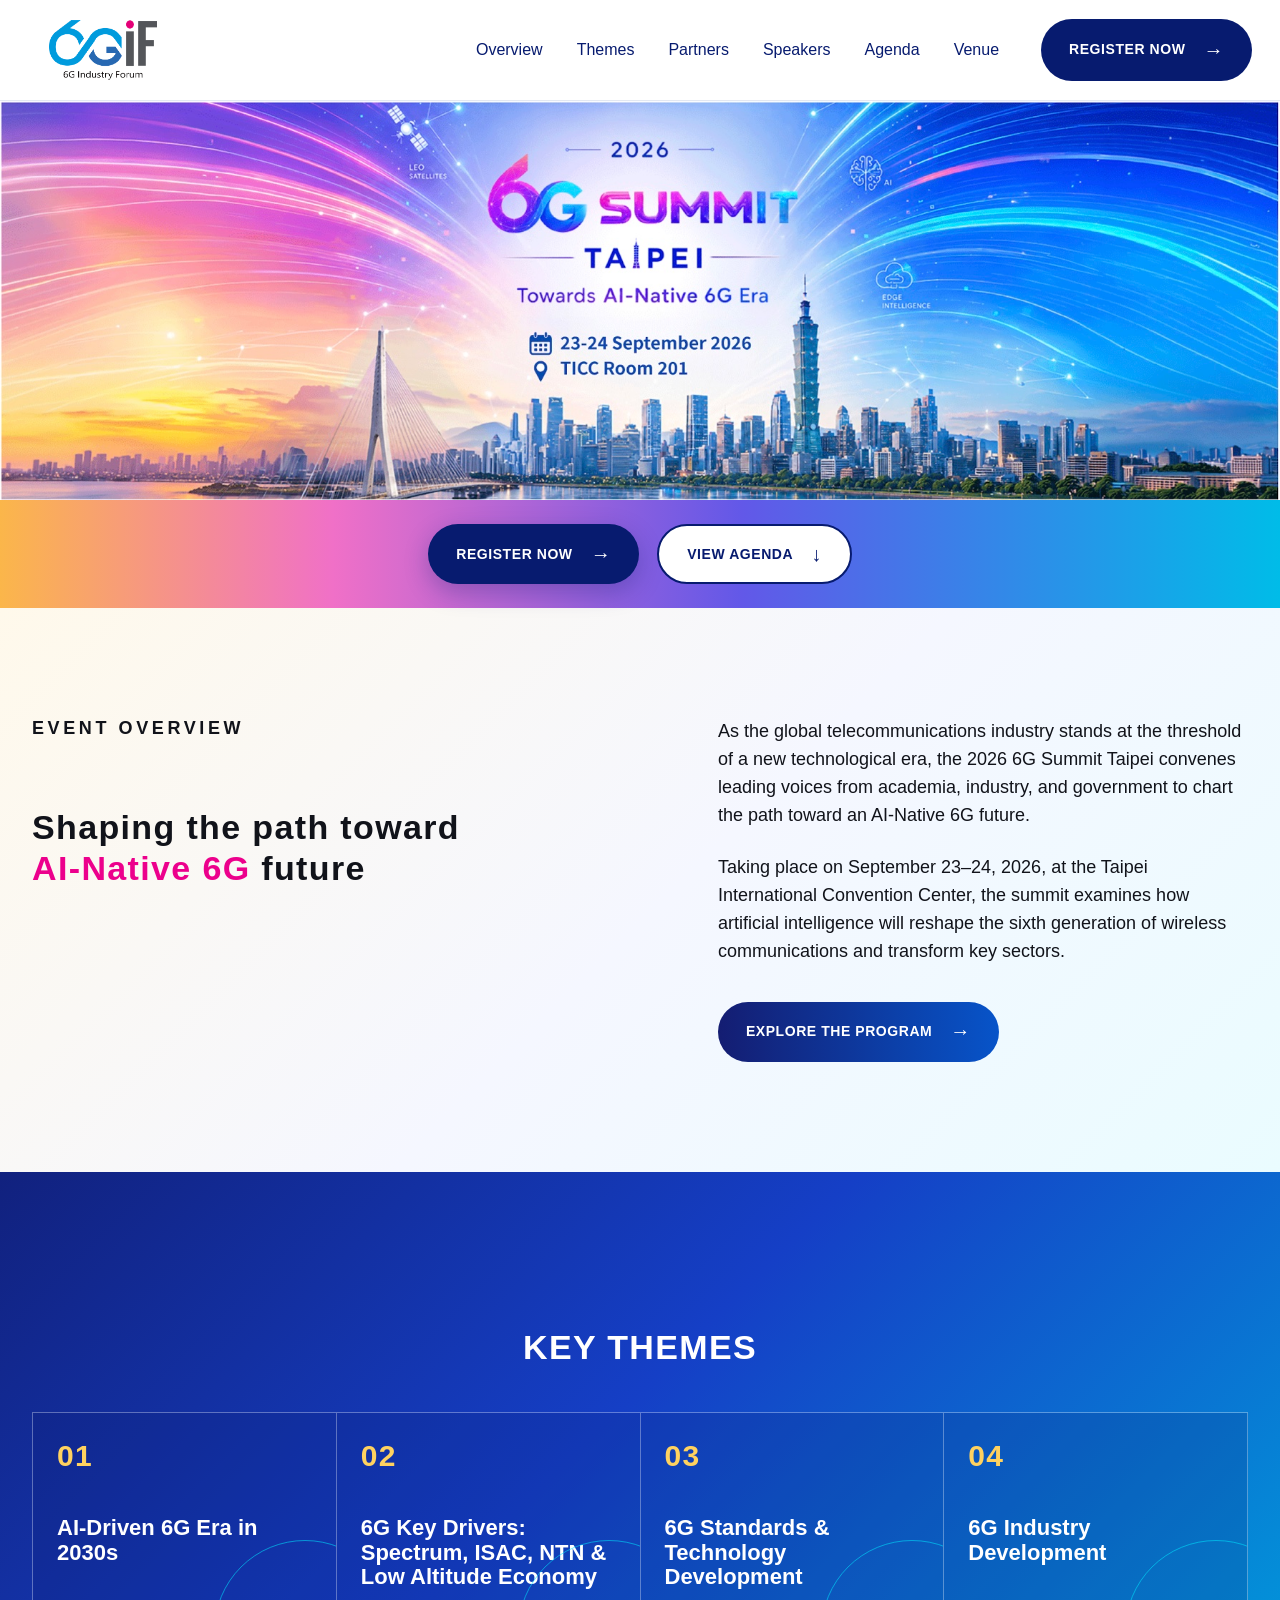
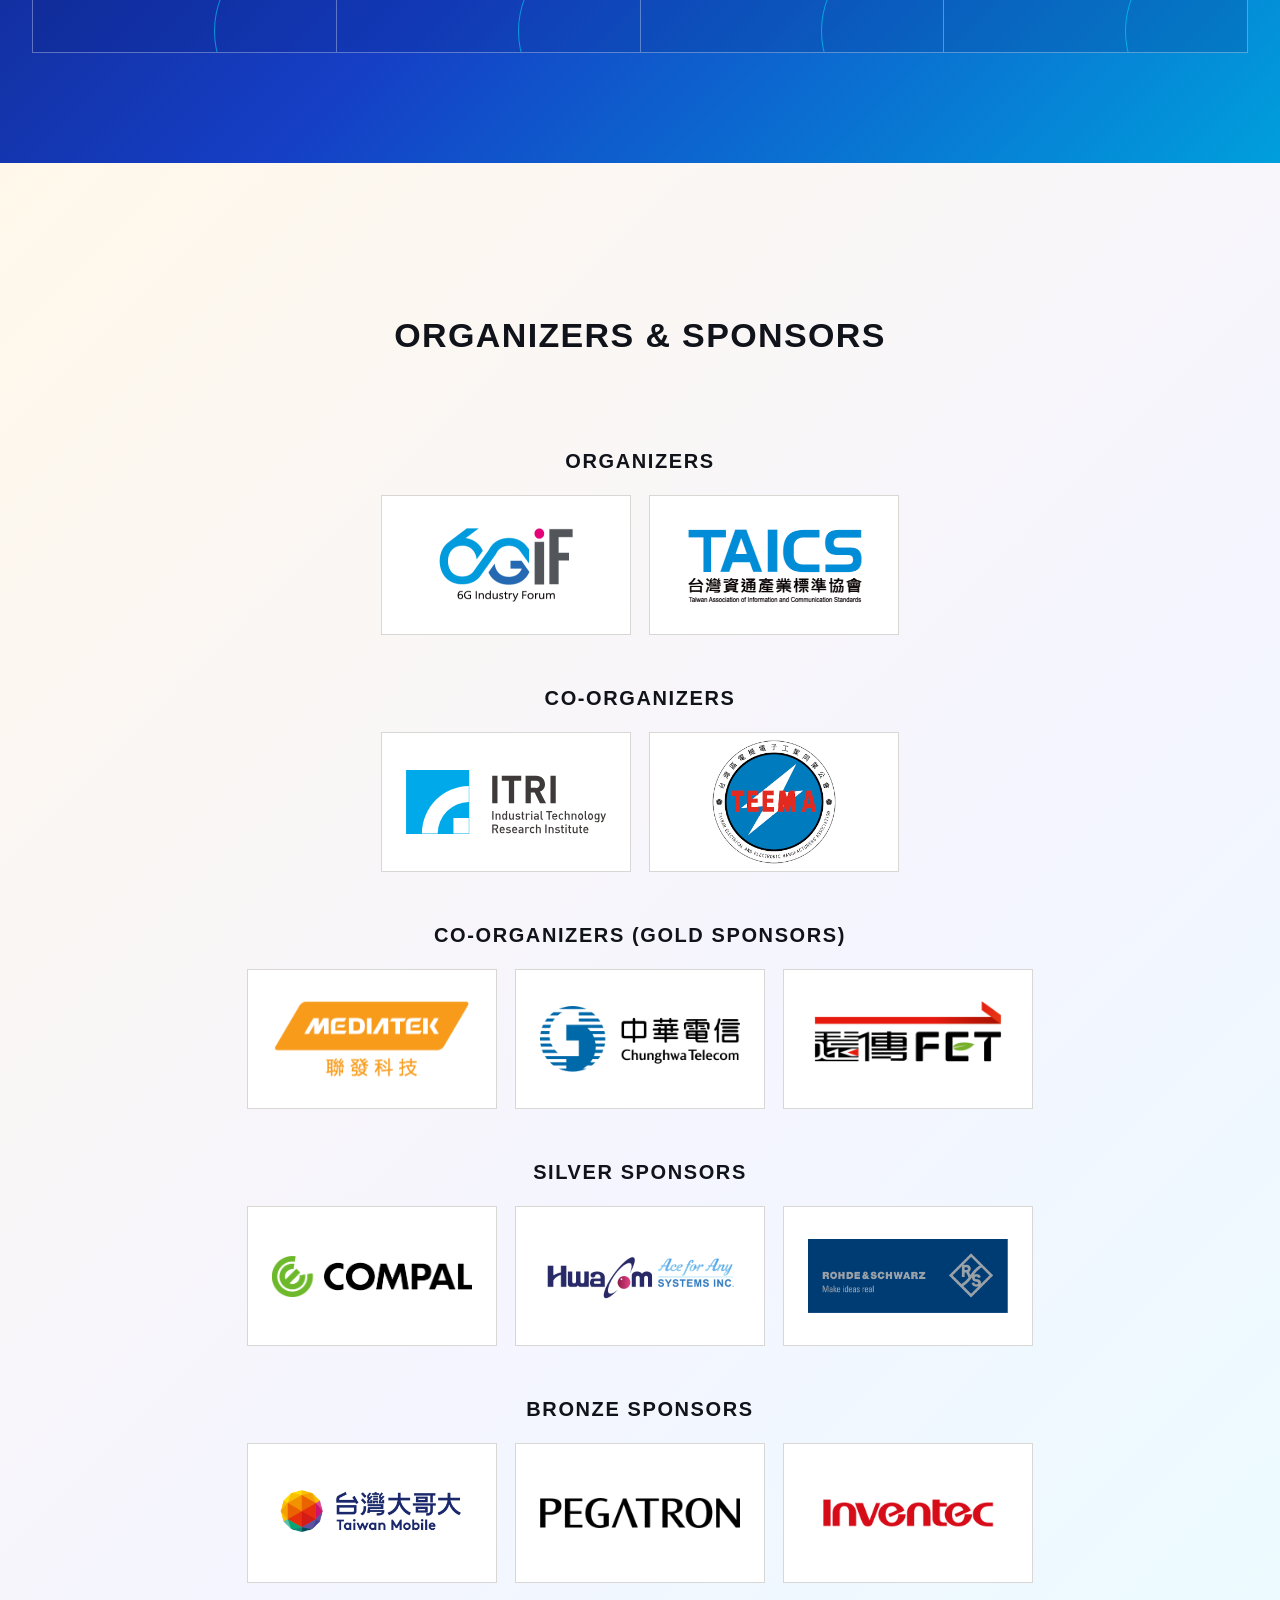
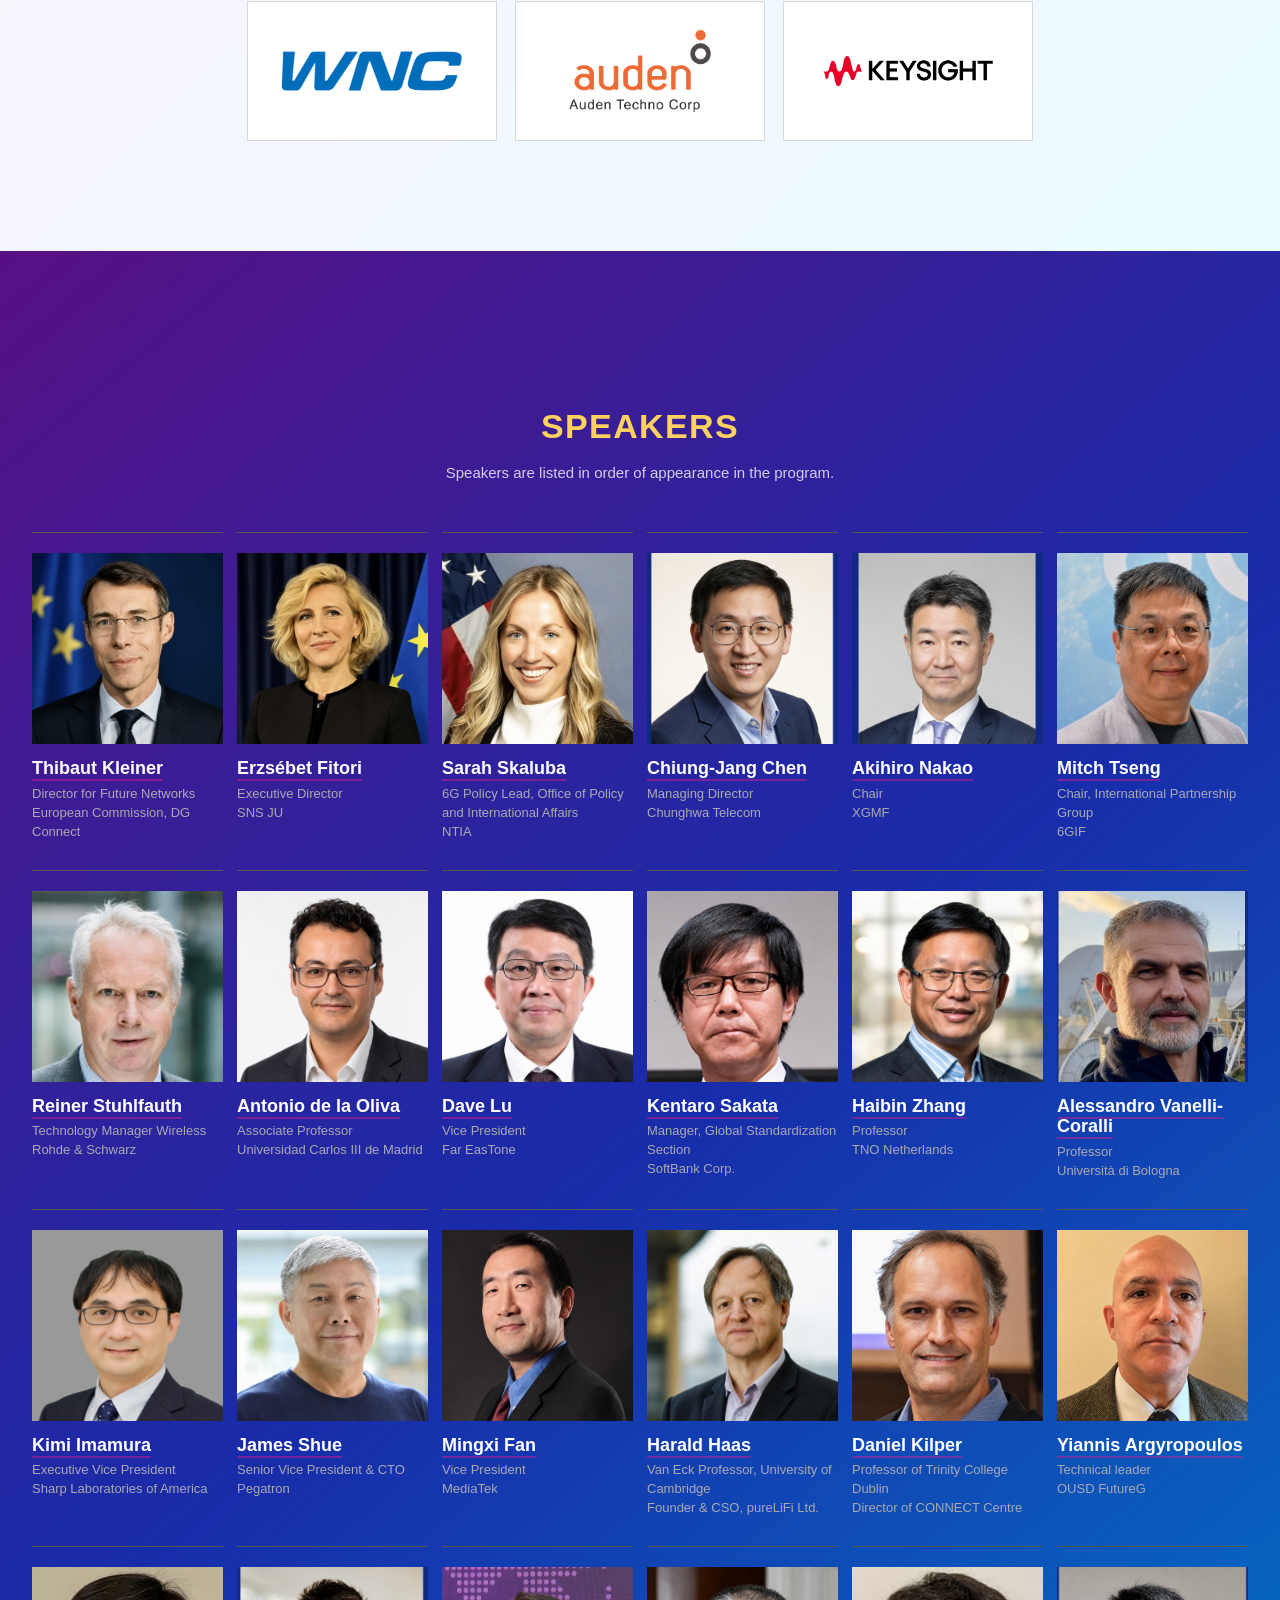
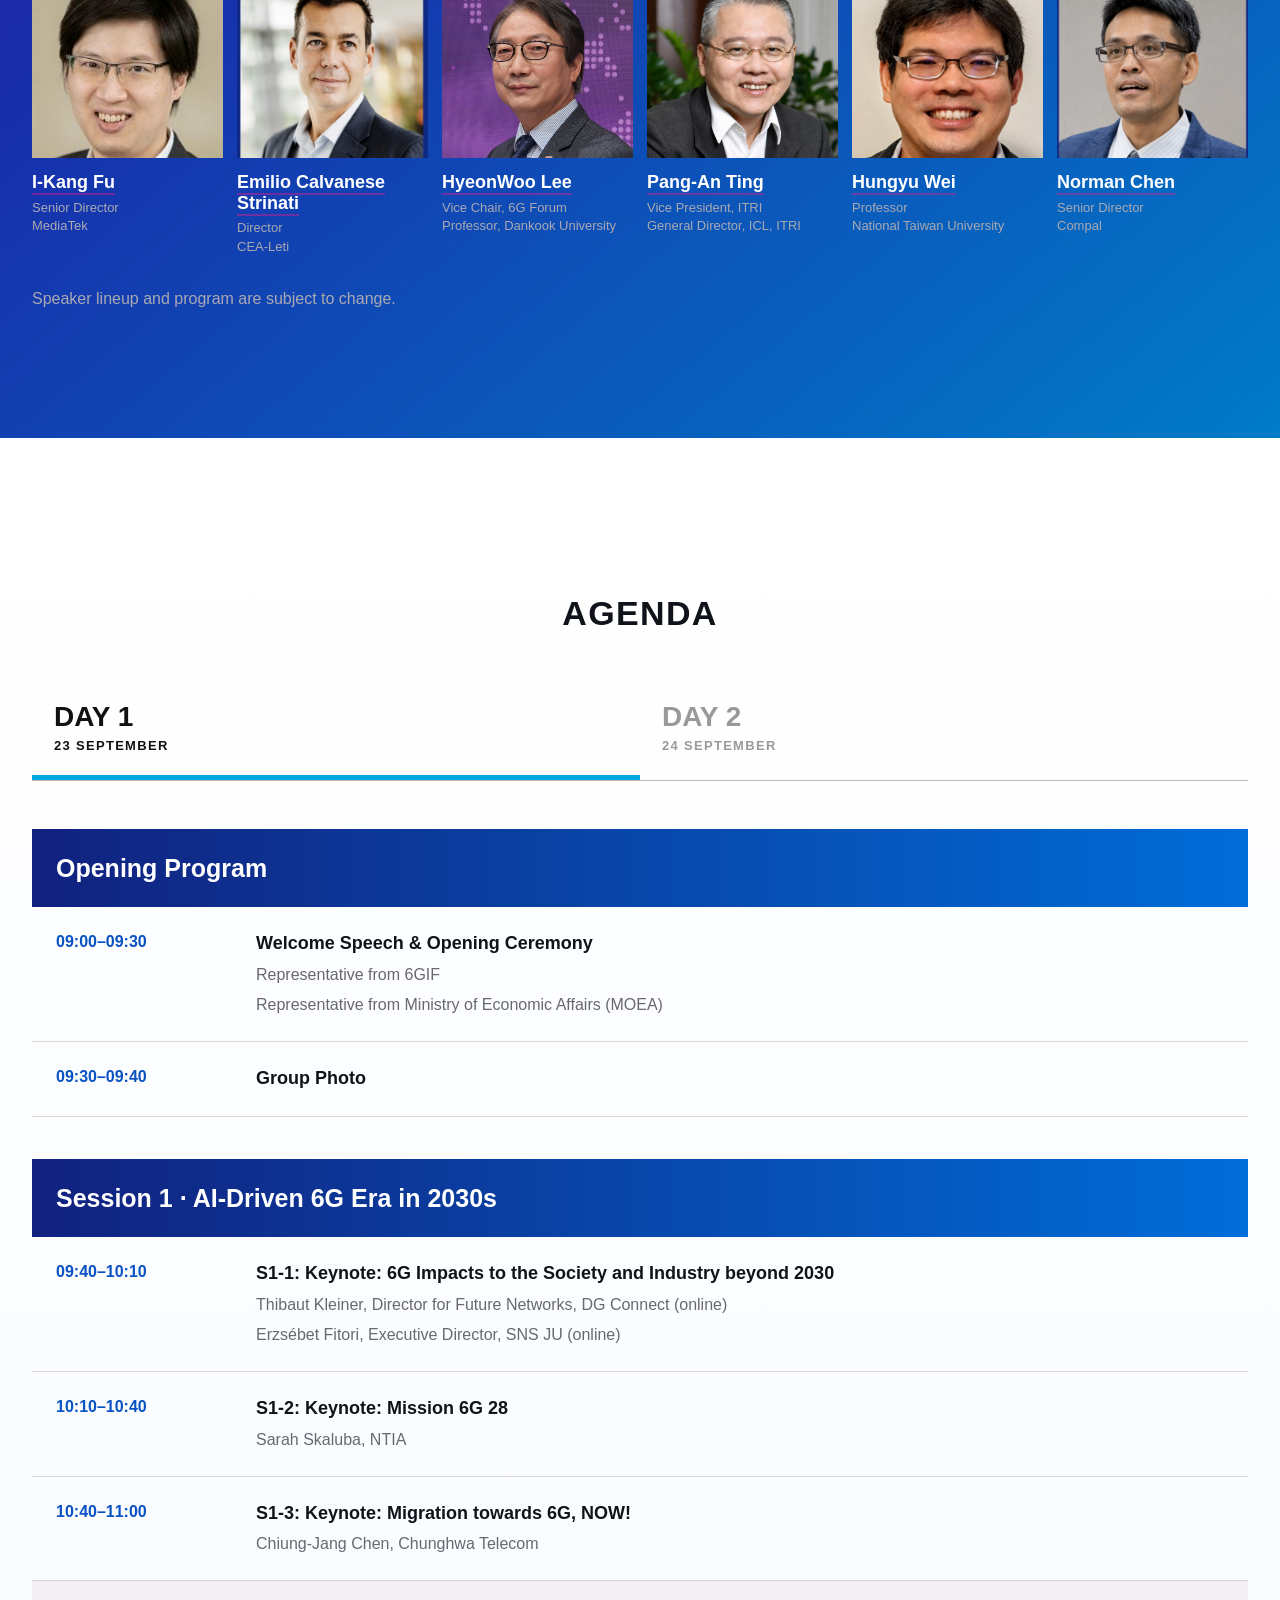
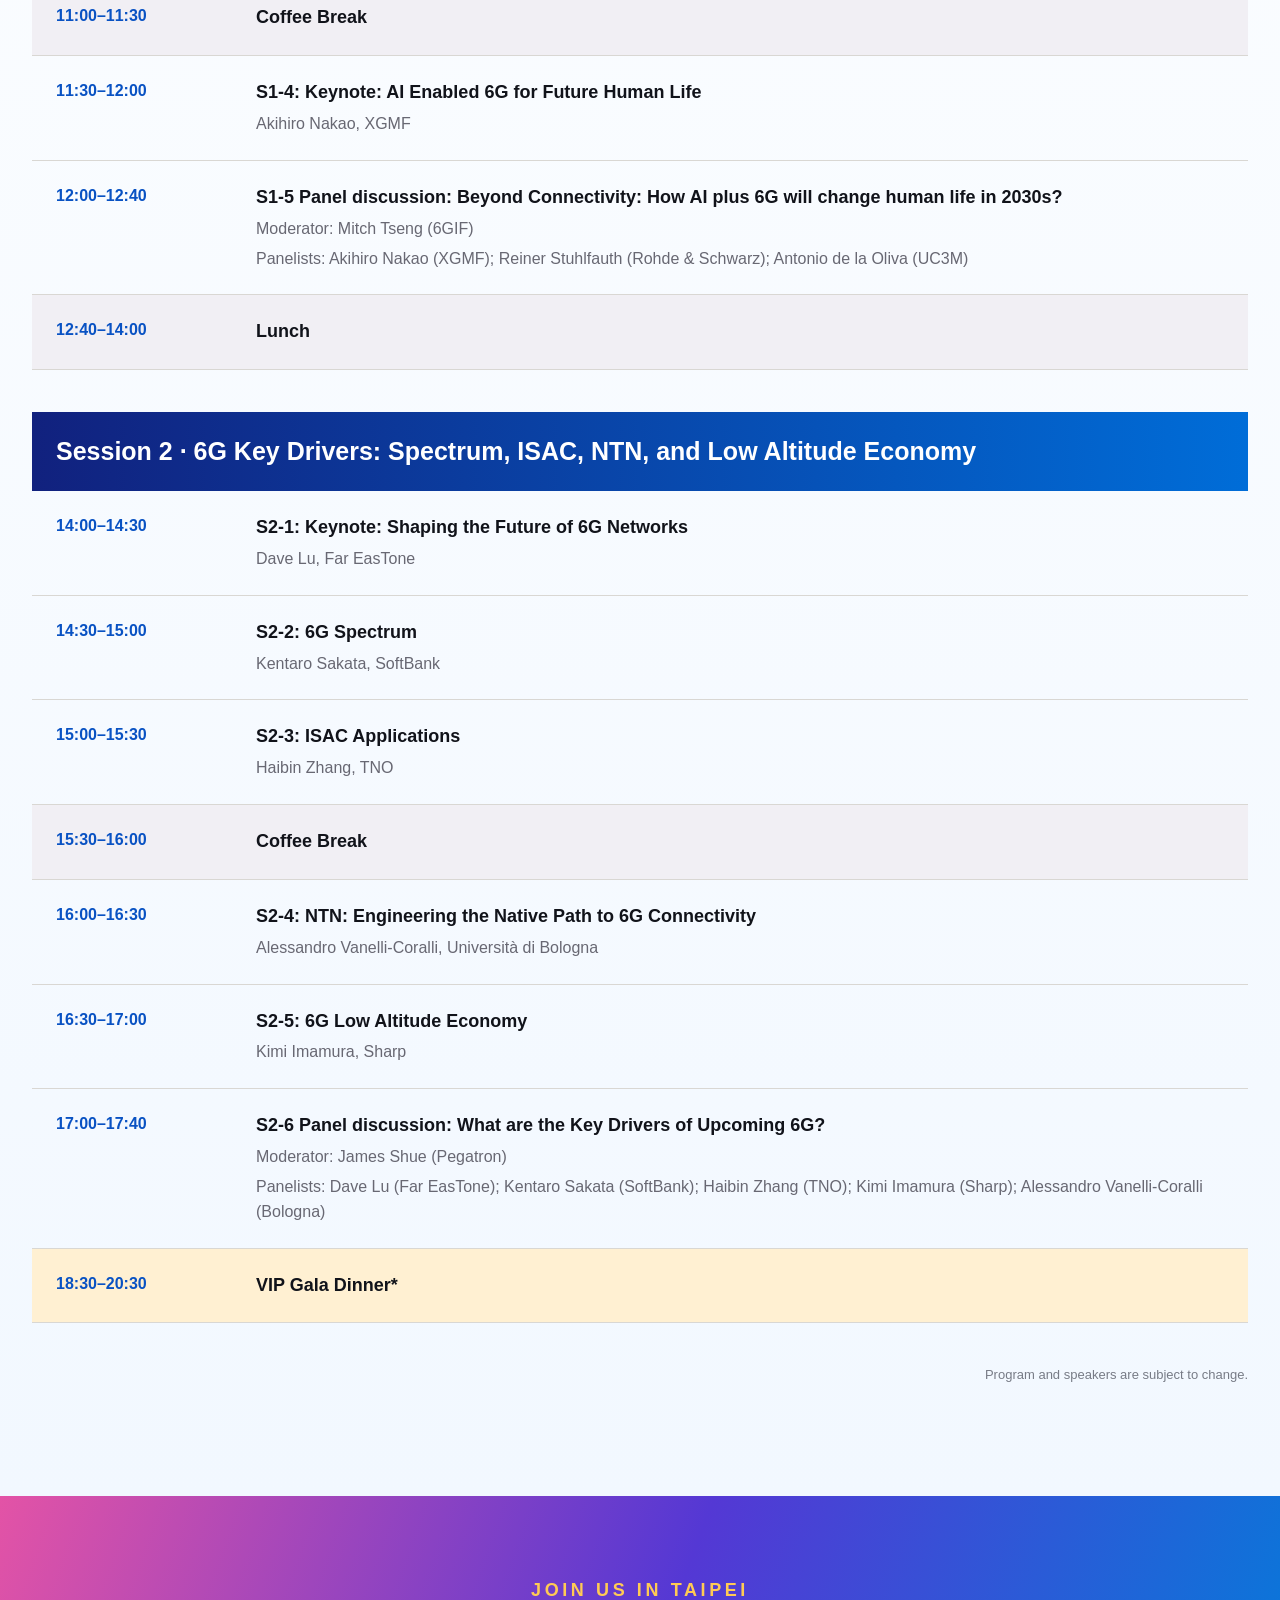
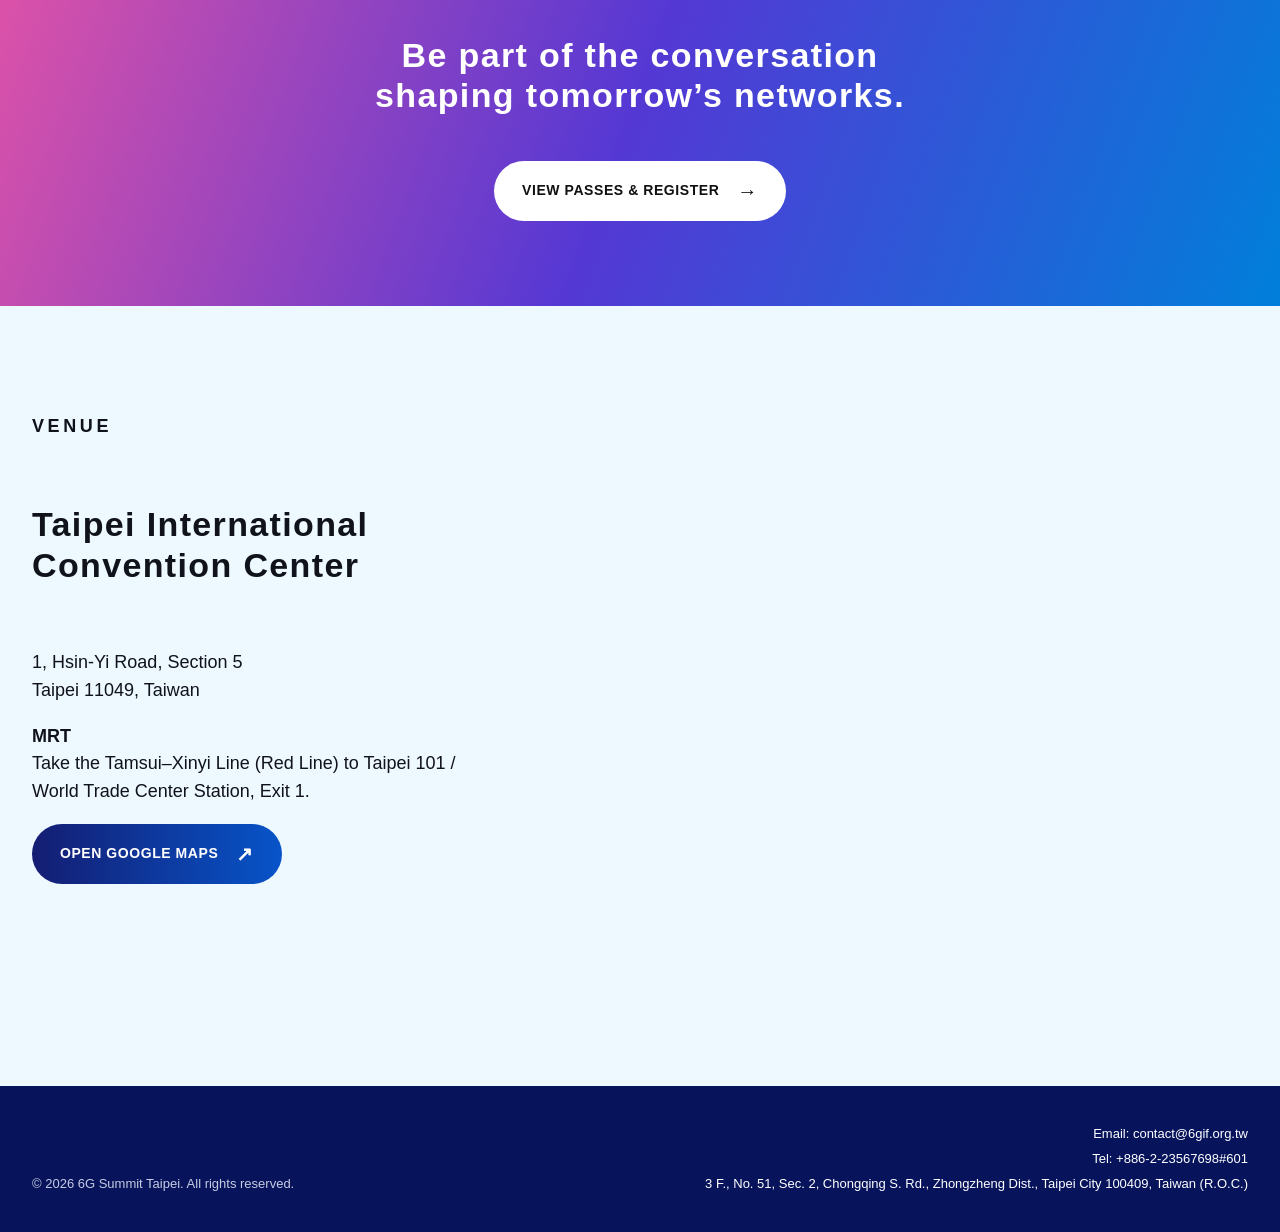
==== commit 2a5d7594: "Update 6G Summit speakers and agenda" ====
--- a/index.html
+++ b/index.html
@@ -117,29 +117,30 @@
         <h2 class="centered-section-title">SPEAKERS</h2>
         <p class="speaker-order-note">Speakers are listed in order of appearance in the program.</p>
         <div class="speaker-grid">
-          <article><div class="speaker-visual"><img src="assets/speaker-thibaut-kleiner-20260818.png" alt="Thibaut Kleiner" loading="lazy"></div><h3><button class="speaker-name-button" type="button" data-speaker-profile="thibaut-kleiner">Thibaut Kleiner</button></h3><p>Director for Future Networks<br>European Commission, DG Connect</p></article>
-          <article><div class="speaker-visual"><img src="assets/speaker-erzsebet-fitori-20260818.png" alt="Erzsébet Fitori" loading="lazy"></div><h3><button class="speaker-name-button" type="button" data-speaker-profile="erzsebet-fitori">Erzsébet Fitori</button></h3><p>Executive Director<br>SNS JU</p></article>
-          <article><div class="speaker-visual"><img src="assets/speaker-sarah-skaluba-20260803.webp?v=20260803-1" alt="Sarah Skaluba" loading="lazy"></div><h3><button class="speaker-name-button" type="button" data-speaker-profile="sarah-skaluba">Sarah Skaluba</button></h3><p>6G Policy Lead, Office of Policy and International Affairs<br>NTIA</p></article>
+          <article><div class="speaker-visual"><img src="assets/speaker-thibaut-kleiner-20260818.png" alt="Thibaut Kleiner" loading="lazy"></div><h3><a class="speaker-name-button" href="https://www.linkedin.com/in/thibautkleiner/" target="_blank" rel="noopener noreferrer">Thibaut Kleiner</a></h3><p>Director for Future Networks<br>European Commission, DG Connect</p></article>
+          <article><div class="speaker-visual"><img src="assets/speaker-erzsebet-fitori-20260818.png" alt="Erzsébet Fitori" loading="lazy"></div><h3><a class="speaker-name-button" href="https://www.linkedin.com/in/erzs%C3%A9bet-fitori-4157303/" target="_blank" rel="noopener noreferrer">Erzsébet Fitori</a></h3><p>Executive Director<br>SNS JU</p></article>
+          <article><div class="speaker-visual"><img src="assets/speaker-sarah-skaluba-20260803.webp?v=20260803-1" alt="Sarah Skaluba" loading="lazy"></div><h3><a class="speaker-name-button" href="https://www.linkedin.com/in/sarah-skaluba-26341361/" target="_blank" rel="noopener noreferrer">Sarah Skaluba</a></h3><p>6G Policy Lead, Office of Policy and International Affairs<br>NTIA</p></article>
           <article><div class="speaker-visual"><img src="assets/speaker-chiung-jang-chen-20260818.png" alt="Chiung-Jang Chen" loading="lazy"></div><h3><button class="speaker-name-button" type="button" data-speaker-profile="chiung-jang-chen">Chiung-Jang Chen</button></h3><p>Managing Director<br>Chunghwa Telecom</p></article>
-          <article><div class="speaker-visual"><img src="assets/speaker-akihiro-nakao-20260818.png" alt="Akihiro Nakao" loading="lazy"></div><h3><button class="speaker-name-button" type="button" data-speaker-profile="akihiro-nakao">Akihiro Nakao</button></h3><p>Chair<br>XGMF</p></article>
-          <article><div class="speaker-visual"><img src="assets/speaker-mitch-tseng-20260812.jpg" alt="Mitch Tseng" loading="lazy"></div><h3><button class="speaker-name-button" type="button" data-speaker-profile="mitch-tseng">Mitch Tseng</button></h3><p>Chair, International Partnership Group<br>6GIF</p></article>
-          <article><div class="speaker-visual"><img src="assets/speaker-reiner-stuhlfauth-20260812.jpg" alt="Reiner Stuhlfauth" loading="lazy"></div><h3><button class="speaker-name-button" type="button" data-speaker-profile="reiner-stuhlfauth">Reiner Stuhlfauth</button></h3><p>Technology Manager Wireless<br>Rohde &amp; Schwarz</p></article>
-          <article><div class="speaker-visual"><img src="assets/speaker-antonio-de-la-oliva-20260812.jpg" alt="Antonio de la Oliva" loading="lazy"></div><h3><button class="speaker-name-button" type="button" data-speaker-profile="antonio-de-la-oliva">Antonio de la Oliva</button></h3><p>Associate Professor<br>Universidad Carlos III de Madrid</p></article>
-          <article><div class="speaker-visual"><img src="assets/speaker-dave-lu-20260812.jpg" alt="Dave Lu" loading="lazy"></div><h3><button class="speaker-name-button" type="button" data-speaker-profile="dave-lu">Dave Lu</button></h3><p>Vice President<br>Far EasTone</p></article>
-          <article><div class="speaker-visual"><img src="assets/speaker-kentaro-sakata-20260804.jpg" alt="Kentaro Sakata" loading="lazy"></div><h3><button class="speaker-name-button" type="button" data-speaker-profile="kentaro-sakata">Kentaro Sakata</button></h3><p>Manager, Global Standardization Section<br>SoftBank Corp.</p></article>
-          <article><div class="speaker-visual"><img src="assets/speaker-haibin-zhang-20260813.jpg" alt="Haibin Zhang" loading="lazy"></div><h3><button class="speaker-name-button" type="button" data-speaker-profile="haibin-zhang">Haibin Zhang</button></h3><p>Professor<br>TNO Netherlands</p></article>
-          <article><div class="speaker-visual"><img src="assets/speaker-alessandro-vanelli-coralli-20260818.png" alt="Alessandro Vanelli-Coralli" loading="lazy"></div><h3><button class="speaker-name-button" type="button" data-speaker-profile="alessandro-vanelli-coralli">Alessandro Vanelli-Coralli</button></h3><p>Professor<br>Università di Bologna</p></article>
-          <article><div class="speaker-visual"><img src="assets/speaker-kimi-imamura.png" alt="Kimi Imamura" loading="lazy"></div><h3><button class="speaker-name-button" type="button" data-speaker-profile="kimi-imamura">Kimi Imamura</button></h3><p>Executive Vice President<br>Sharp Laboratories of America</p></article>
-          <article><div class="speaker-visual"><img src="assets/speaker-james-shue-20260804.jpg" alt="James Shue" loading="lazy"></div><h3><button class="speaker-name-button" type="button" data-speaker-profile="james-shue">James Shue</button></h3><p>Senior Vice President &amp; CTO<br>Pegatron</p></article>
-          <article><div class="speaker-visual"><img src="assets/speaker-mingxi-fan-20260818.png" alt="Mingxi Fan" loading="lazy"></div><h3><button class="speaker-name-button" type="button" data-speaker-profile="mingxi-fan">Mingxi Fan</button></h3><p>Vice President<br>MediaTek</p></article>
-          <article class="speaker-harald"><div class="speaker-visual"><img src="assets/speaker-harald-haas-20260806.png" alt="Harald Haas" loading="lazy"></div><h3><button class="speaker-name-button" type="button" data-speaker-profile="harald-haas">Harald Haas</button></h3><p>Van Eck Professor, University of Cambridge<br>Founder &amp; CSO, pureLiFi Ltd.</p></article>
-          <article><div class="speaker-visual"><img src="assets/speaker-abhumanyu-gosain-20260803.webp?v=20260803-1" alt="Abhumanyu Gosain" loading="lazy"></div><h3><button class="speaker-name-button" type="button" data-speaker-profile="abhumanyu-gosain">Abhumanyu Gosain</button></h3><p>Senior Technical Advisor<br>US Department of Defense Research and Engineering FutureG Office</p></article>
-          <article class="speaker-crop-tight"><div class="speaker-visual"><img src="assets/speaker-i-kang-fu.png?v=20260731-2" alt="I-Kang Fu" loading="lazy"></div><h3><button class="speaker-name-button" type="button" data-speaker-profile="i-kang-fu">I-Kang Fu</button></h3><p>Senior Director<br>MediaTek</p></article>
-          <article><div class="speaker-visual"><img src="assets/speaker-emilio-calvanese-strinati-20260818.png" alt="Emilio Calvanese Strinati" loading="lazy"></div><h3><button class="speaker-name-button" type="button" data-speaker-profile="emilio-calvanese-strinati">Emilio Calvanese Strinati</button></h3><p>Director<br>CEA-Leti</p></article>
-          <article><div class="speaker-visual"><img src="assets/speaker-hyeonwoo-lee.png" alt="HyeonWoo Lee" loading="lazy"></div><h3><button class="speaker-name-button" type="button" data-speaker-profile="hyeonwoo-lee">HyeonWoo Lee</button></h3><p>Vice Chair, 6G Forum<br>Professor, Dankook University</p></article>
-          <article><div class="speaker-visual"><img src="assets/speaker-pang-an-ting-20260804.jpg" alt="Pang-An Ting" loading="lazy"></div><h3><button class="speaker-name-button" type="button" data-speaker-profile="pang-an-ting">Pang-An Ting</button></h3><p>Vice President, ITRI<br>General Director, ICL, ITRI</p></article>
-          <article><div class="speaker-visual"><img src="assets/speaker-hungyu-wei-20260804.jpg" alt="Hungyu Wei" loading="lazy"></div><h3><button class="speaker-name-button" type="button" data-speaker-profile="hungyu-wei">Hungyu Wei</button></h3><p>Professor<br>National Taiwan University</p></article>
-          <article><div class="speaker-visual"><img src="assets/speaker-norman-chen-20260818.png" alt="Norman Chen" loading="lazy"></div><h3><button class="speaker-name-button" type="button" data-speaker-profile="norman-chen">Norman Chen</button></h3><p>Senior Director<br>Compal</p></article>
+          <article><div class="speaker-visual"><img src="assets/speaker-akihiro-nakao-20260818.png" alt="Akihiro Nakao" loading="lazy"></div><h3><a class="speaker-name-button" href="https://www.linkedin.com/in/akihiro-nakao-18252ba/" target="_blank" rel="noopener noreferrer">Akihiro Nakao</a></h3><p>Chair<br>XGMF</p></article>
+          <article><div class="speaker-visual"><img src="assets/speaker-mitch-tseng-20260812.jpg" alt="Mitch Tseng" loading="lazy"></div><h3><a class="speaker-name-button" href="https://www.linkedin.com/in/mitchtseng/" target="_blank" rel="noopener noreferrer">Mitch Tseng</a></h3><p>Chair, International Partnership Group<br>6GIF</p></article>
+          <article><div class="speaker-visual"><img src="assets/speaker-reiner-stuhlfauth-20260812.jpg" alt="Reiner Stuhlfauth" loading="lazy"></div><h3><a class="speaker-name-button" href="https://www.linkedin.com/in/reiner-stuhlfauth-29214172/" target="_blank" rel="noopener noreferrer">Reiner Stuhlfauth</a></h3><p>Technology Manager Wireless<br>Rohde &amp; Schwarz</p></article>
+          <article><div class="speaker-visual"><img src="assets/speaker-antonio-de-la-oliva-20260812.jpg" alt="Antonio de la Oliva" loading="lazy"></div><h3><a class="speaker-name-button" href="https://www.linkedin.com/in/antonio-de-la-oliva-8533077/" target="_blank" rel="noopener noreferrer">Antonio de la Oliva</a></h3><p>Associate Professor<br>Universidad Carlos III de Madrid</p></article>
+          <article><div class="speaker-visual"><img src="assets/speaker-dave-lu-20260812.jpg" alt="Dave Lu" loading="lazy"></div><h3><a class="speaker-name-button" href="https://www.linkedin.com/in/dave%E7%A5%96%E8%80%80-lu%E7%9B%A7-b24526202/" target="_blank" rel="noopener noreferrer">Dave Lu</a></h3><p>Vice President<br>Far EasTone</p></article>
+          <article><div class="speaker-visual"><img src="assets/speaker-kentaro-sakata-20260804.jpg" alt="Kentaro Sakata" loading="lazy"></div><h3><a class="speaker-name-button" href="https://www.linkedin.com/in/kentaro-sakata-875950161/" target="_blank" rel="noopener noreferrer">Kentaro Sakata</a></h3><p>Manager, Global Standardization Section<br>SoftBank Corp.</p></article>
+          <article><div class="speaker-visual"><img src="assets/speaker-haibin-zhang-20260813.jpg" alt="Haibin Zhang" loading="lazy"></div><h3><a class="speaker-name-button" href="https://www.linkedin.com/in/haibinzhang/" target="_blank" rel="noopener noreferrer">Haibin Zhang</a></h3><p>Professor<br>TNO Netherlands</p></article>
+          <article><div class="speaker-visual"><img src="assets/speaker-alessandro-vanelli-coralli-20260818.png" alt="Alessandro Vanelli-Coralli" loading="lazy"></div><h3><a class="speaker-name-button" href="https://www.linkedin.com/in/alessandrovanelli/" target="_blank" rel="noopener noreferrer">Alessandro Vanelli-Coralli</a></h3><p>Professor<br>Università di Bologna</p></article>
+          <article><div class="speaker-visual"><img src="assets/speaker-kimi-imamura.png" alt="Kimi Imamura" loading="lazy"></div><h3><a class="speaker-name-button" href="https://www.linkedin.com/in/kimihiko-kimi-imamura-a92a5783/" target="_blank" rel="noopener noreferrer">Kimi Imamura</a></h3><p>Executive Vice President<br>Sharp Laboratories of America</p></article>
+          <article><div class="speaker-visual"><img src="assets/speaker-james-shue-20260804.jpg" alt="James Shue" loading="lazy"></div><h3><a class="speaker-name-button" href="https://www.linkedin.com/in/james-shue-3942b688/" target="_blank" rel="noopener noreferrer">James Shue</a></h3><p>Senior Vice President &amp; CTO<br>Pegatron</p></article>
+          <article><div class="speaker-visual"><img src="assets/speaker-mingxi-fan-20260818.png" alt="Mingxi Fan" loading="lazy"></div><h3><a class="speaker-name-button" href="https://www.linkedin.com/in/mingxi-fan-9219b431/" target="_blank" rel="noopener noreferrer">Mingxi Fan</a></h3><p>Vice President<br>MediaTek</p></article>
+          <article class="speaker-harald"><div class="speaker-visual"><img src="assets/speaker-harald-haas-20260806.png" alt="Harald Haas" loading="lazy"></div><h3><a class="speaker-name-button" href="https://www.linkedin.com/in/hhaas/" target="_blank" rel="noopener noreferrer">Harald Haas</a></h3><p>Van Eck Professor, University of Cambridge<br>Founder &amp; CSO, pureLiFi Ltd.</p></article>
+          <article><div class="speaker-visual"><img src="assets/speaker-daniel-kilper-20260820.jpg" alt="Daniel Kilper" loading="lazy"></div><h3><a class="speaker-name-button" href="https://www.linkedin.com/in/dan-kilper-b433a66/" target="_blank" rel="noopener noreferrer">Daniel Kilper</a></h3><p>Professor of Trinity College Dublin<br>Director of CONNECT Centre</p></article>
+          <article><div class="speaker-visual"><img src="assets/speaker-yiannis-argyropoulos-20260820.jpg" alt="Yiannis Argyropoulos" loading="lazy"></div><h3><a class="speaker-name-button" href="https://www.linkedin.com/in/yiannis-argyropoulos-a5788b6/" target="_blank" rel="noopener noreferrer">Yiannis Argyropoulos</a></h3><p>Technical leader<br>OUSD FutureG</p></article>
+          <article class="speaker-crop-tight"><div class="speaker-visual"><img src="assets/speaker-i-kang-fu.png?v=20260731-2" alt="I-Kang Fu" loading="lazy"></div><h3><a class="speaker-name-button" href="https://www.linkedin.com/in/ikang/" target="_blank" rel="noopener noreferrer">I-Kang Fu</a></h3><p>Senior Director<br>MediaTek</p></article>
+          <article><div class="speaker-visual"><img src="assets/speaker-emilio-calvanese-strinati-20260818.png" alt="Emilio Calvanese Strinati" loading="lazy"></div><h3><a class="speaker-name-button" href="https://www.linkedin.com/in/emilio-calvanese-strinati-6g/" target="_blank" rel="noopener noreferrer">Emilio Calvanese Strinati</a></h3><p>Director<br>CEA-Leti</p></article>
+          <article><div class="speaker-visual"><img src="assets/speaker-hyeonwoo-lee.png" alt="HyeonWoo Lee" loading="lazy"></div><h3><a class="speaker-name-button" href="https://www.linkedin.com/in/hyeonwoo-lee-a139202a/" target="_blank" rel="noopener noreferrer">HyeonWoo Lee</a></h3><p>Vice Chair, 6G Forum<br>Professor, Dankook University</p></article>
+          <article><div class="speaker-visual"><img src="assets/speaker-pang-an-ting-20260804.jpg" alt="Pang-An Ting" loading="lazy"></div><h3><a class="speaker-name-button" href="https://www.linkedin.com/in/pangan-ting-46b5b570/" target="_blank" rel="noopener noreferrer">Pang-An Ting</a></h3><p>Vice President, ITRI<br>General Director, ICL, ITRI</p></article>
+          <article><div class="speaker-visual"><img src="assets/speaker-hungyu-wei-20260804.jpg" alt="Hungyu Wei" loading="lazy"></div><h3><a class="speaker-name-button" href="https://www.linkedin.com/in/hung-yu-wei-5a11881/" target="_blank" rel="noopener noreferrer">Hungyu Wei</a></h3><p>Professor<br>National Taiwan University</p></article>
+          <article><div class="speaker-visual"><img src="assets/speaker-norman-chen-20260818.png" alt="Norman Chen" loading="lazy"></div><h3><a class="speaker-name-button" href="https://www.linkedin.com/in/norman-chen-b9536b79/" target="_blank" rel="noopener noreferrer">Norman Chen</a></h3><p>Senior Director<br>Compal</p></article>
         </div>
         <p class="program-note">Speaker lineup and program are subject to change.</p>
       </div>
@@ -166,7 +167,7 @@
             <div class="agenda-row"><time>09:30–09:40</time><div><b>Group Photo</b></div></div>
           </div>
           <div class="agenda-session"><h3>Session 1 · AI-Driven 6G Era in 2030s</h3>
-            <div class="agenda-row"><time>09:40–10:10</time><div><b>S1-1: Keynote: 6G Impacts to the Society and Industry beyond 2030</b><span class="agenda-meta"><span>Thibaut Kleiner, DG Connect (video)</span><span>Erzsébet Fitori, SNS JU (video)</span></span></div></div>
+            <div class="agenda-row"><time>09:40–10:10</time><div><b>S1-1: Keynote: 6G Impacts to the Society and Industry beyond 2030</b><span class="agenda-meta"><span>Thibaut Kleiner, Director for Future Networks, DG Connect (online)</span><span>Erzsébet Fitori, Executive Director, SNS JU (online)</span></span></div></div>
             <div class="agenda-row"><time>10:10–10:40</time><div><b>S1-2: Keynote: Mission 6G 28</b><span>Sarah Skaluba, NTIA</span></div></div>
             <div class="agenda-row"><time>10:40–11:00</time><div><b>S1-3: Keynote: Migration towards 6G, NOW!</b><span>Chiung-Jang Chen, Chunghwa Telecom</span></div></div>
             <div class="agenda-row break"><time>11:00–11:30</time><div><b>Coffee Break</b></div></div>
@@ -189,10 +190,10 @@
           <div class="agenda-session"><h3>Session 3 · 6G Standards and Technology Development</h3>
             <div class="agenda-row"><time>09:00–09:30</time><div><b>S3-1: Keynote: Mobile Evolution towards 6G</b><span>Mingxi Fan, MediaTek</span></div></div>
             <div class="agenda-row"><time>09:30–10:00</time><div><b>S3-2: Keynote: A Critical View of 6G Technical Enablers: What Will Really Be New?</b><span>Harald Haas — Van Eck Professor, University of Cambridge / Founder &amp; CSO, pureLiFi Ltd.</span></div></div>
-            <div class="agenda-row"><time>10:00–10:30</time><div><b>S3-3: AI for 6G Technology</b><span>Representative from Orange–CEA AI Native Lab</span></div></div>
+            <div class="agenda-row"><time>10:00–10:30</time><div><b>S3-3: AI for 6G Technology</b><span>Dan Kilper, Professor of Trinity College Dublin / Director of CONNECT Centre</span></div></div>
             <div class="agenda-row break"><time>10:30–11:00</time><div><b>Coffee Break</b></div></div>
-            <div class="agenda-row"><time>11:00–11:30</time><div><b>S3-4: AI-Native RAN</b><span>Abhumanyu Gosain, OUSD FutureG</span></div></div>
-            <div class="agenda-row"><time>11:30–12:10</time><div><b>S3-5 Panel discussion: Future Telecom Standard Evolution in AI Era</b><span class="agenda-meta"><span>Moderator: I-Kang Fu (MediaTek)</span><span>Panelists: Harald Haas (University of Cambridge); Representative from Orange–CEA AI Native Lab; Abhumanyu Gosain (OUSD FutureG)</span></span></div></div>
+            <div class="agenda-row"><time>11:00–11:30</time><div><b>S3-4: AI-Native RAN</b><span>Yiannis Argyropoulos, Technical leader, OUSD FutureG</span></div></div>
+            <div class="agenda-row"><time>11:30–12:10</time><div><b>S3-5 Panel discussion: Future Telecom Standard Evolution in AI Era</b><span class="agenda-meta"><span>Moderator: I-Kang Fu (MediaTek)</span><span>Panelists: Harald Haas (University of Cambridge); Dan Kilper (Trinity College Dublin); Yiannis Argyropoulos (OUSD FutureG)</span></span></div></div>
             <div class="agenda-row break"><time>12:10–14:00</time><div><b>Lunch</b></div></div>
           </div>
           <div class="agenda-session"><h3>Session 4 · 6G Industry Development</h3>
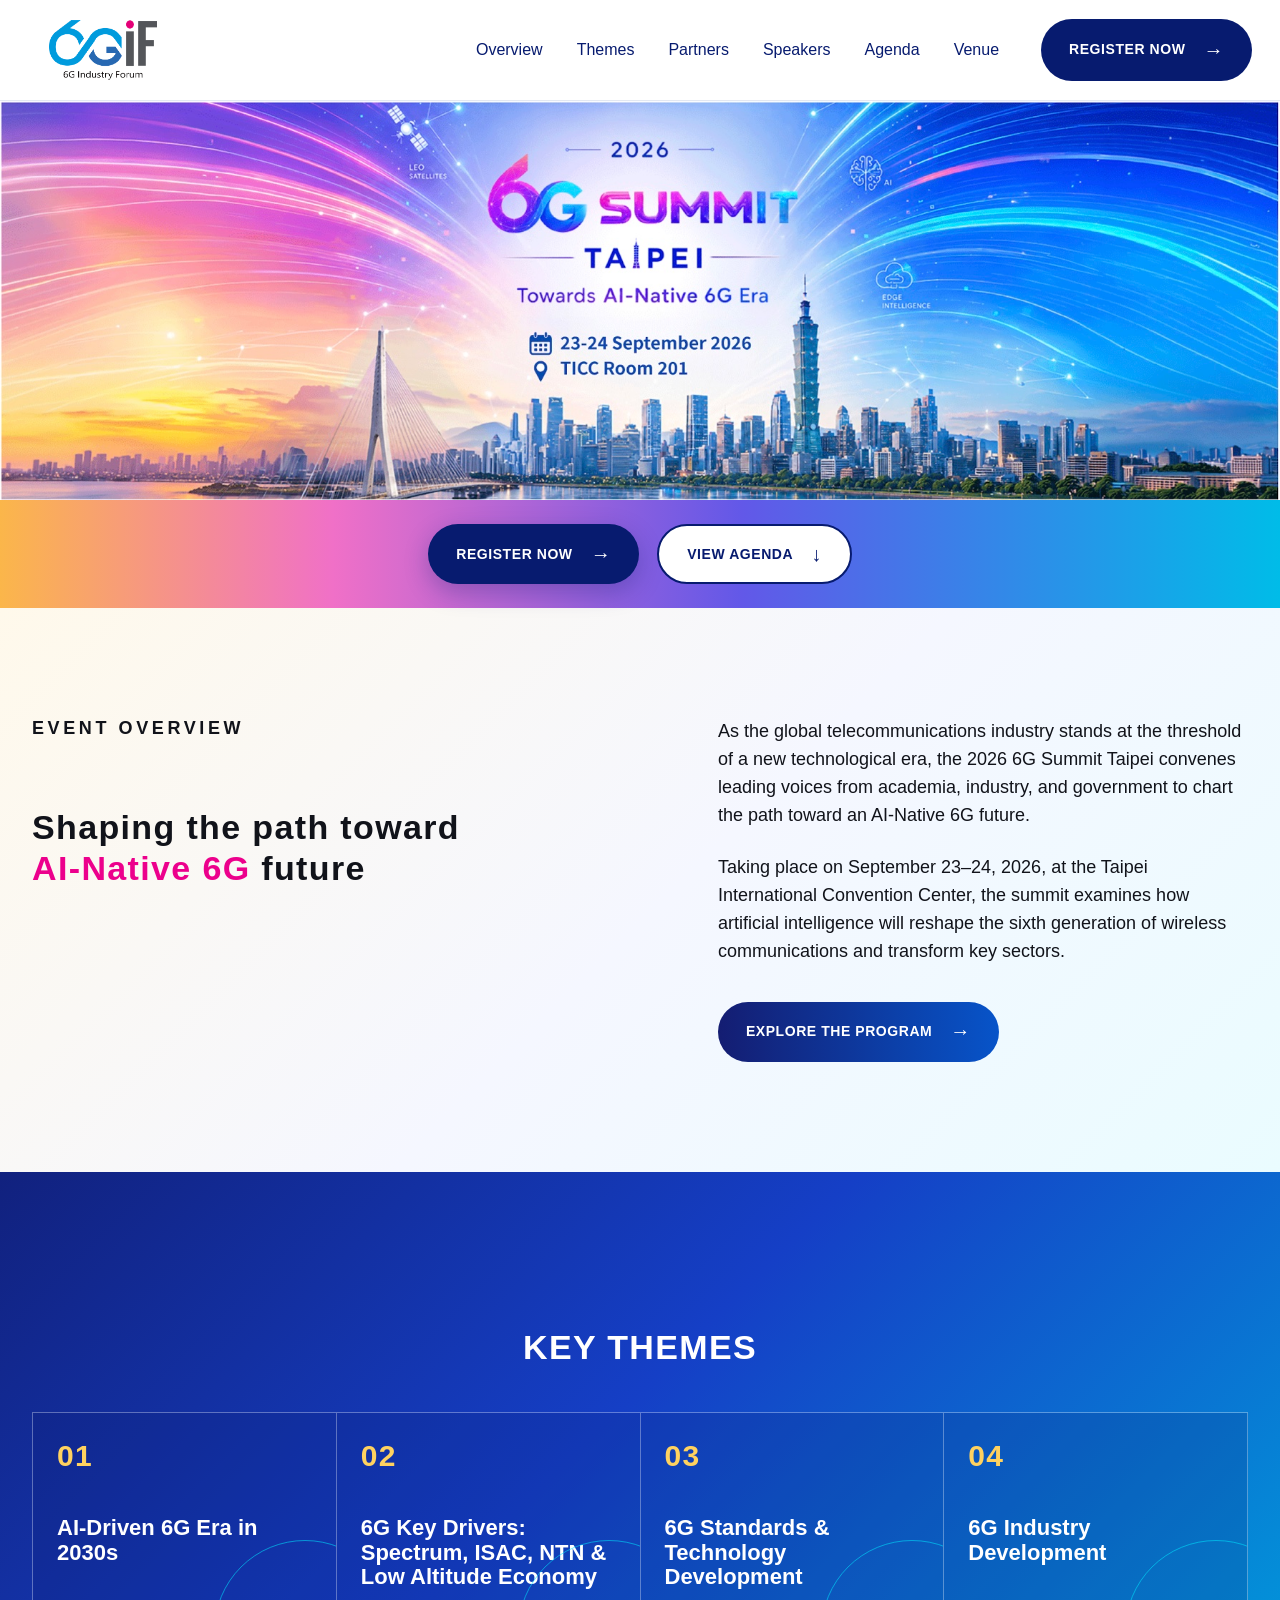
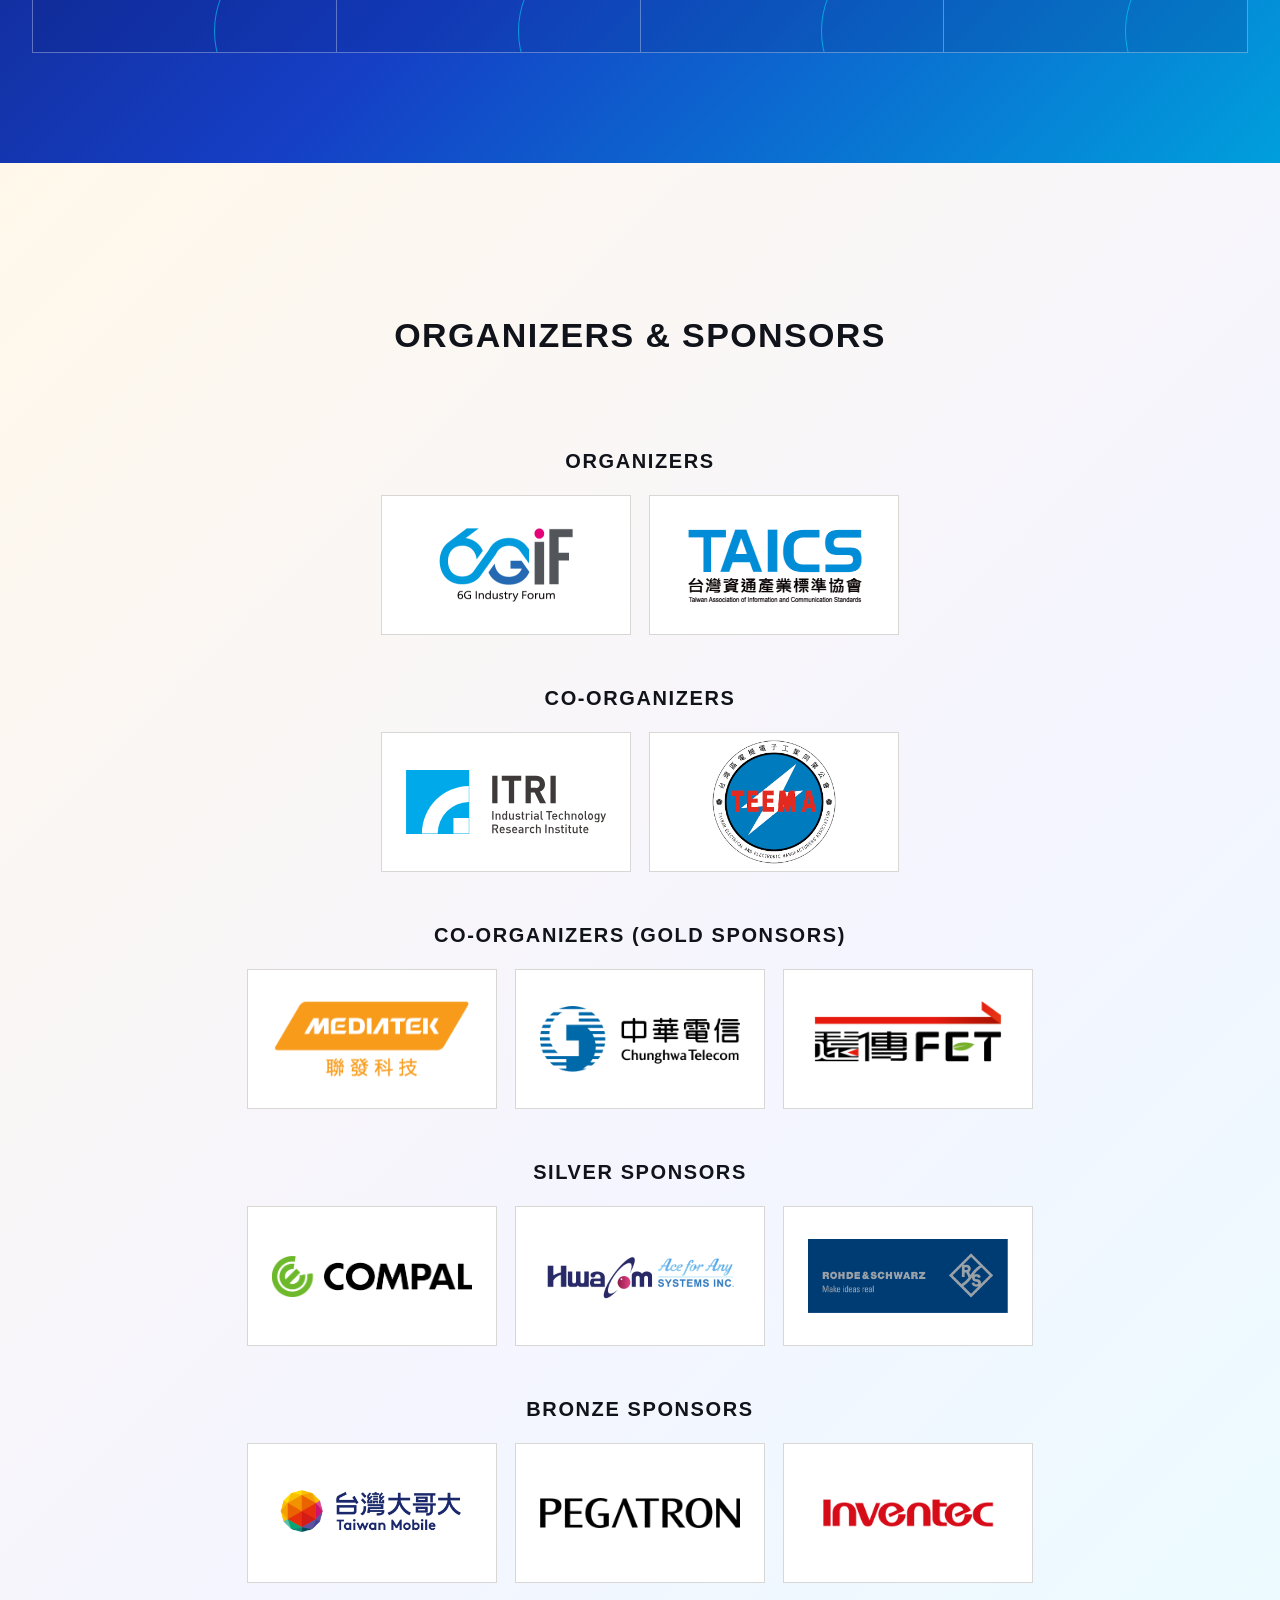
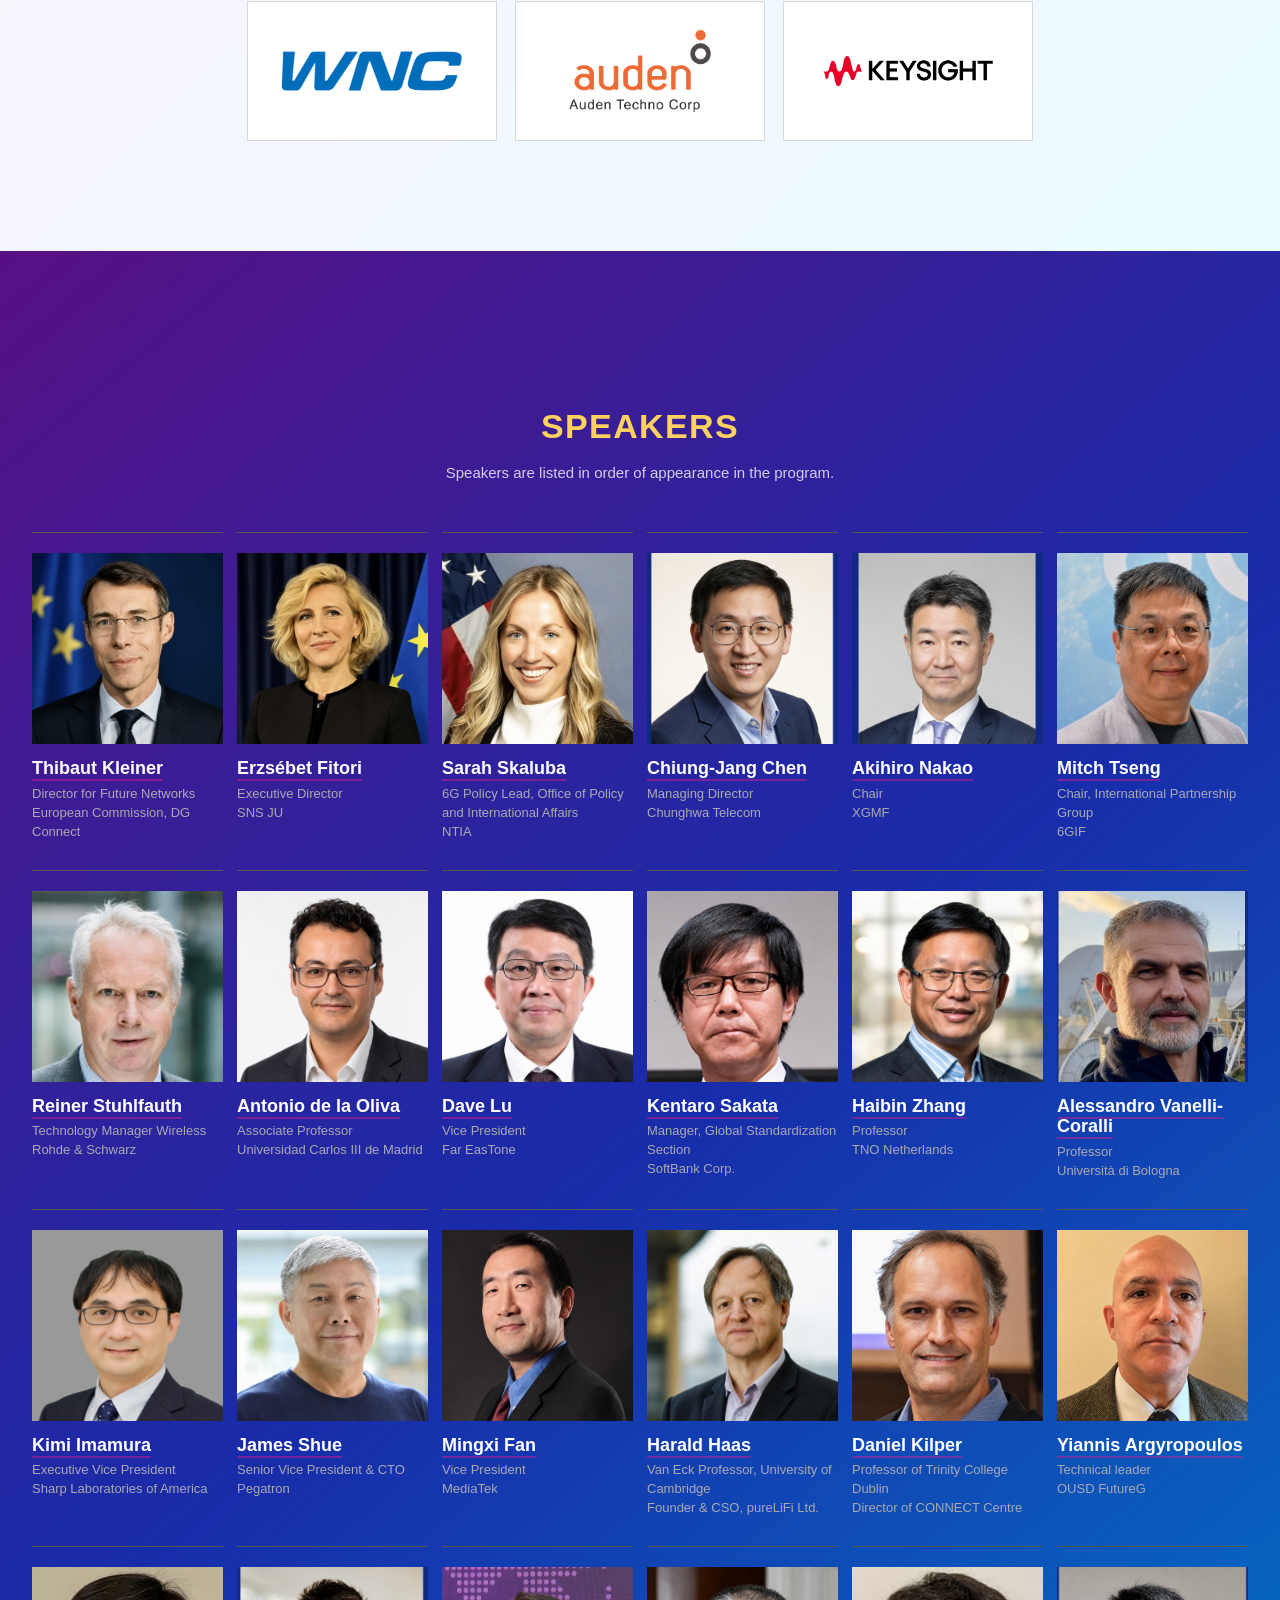
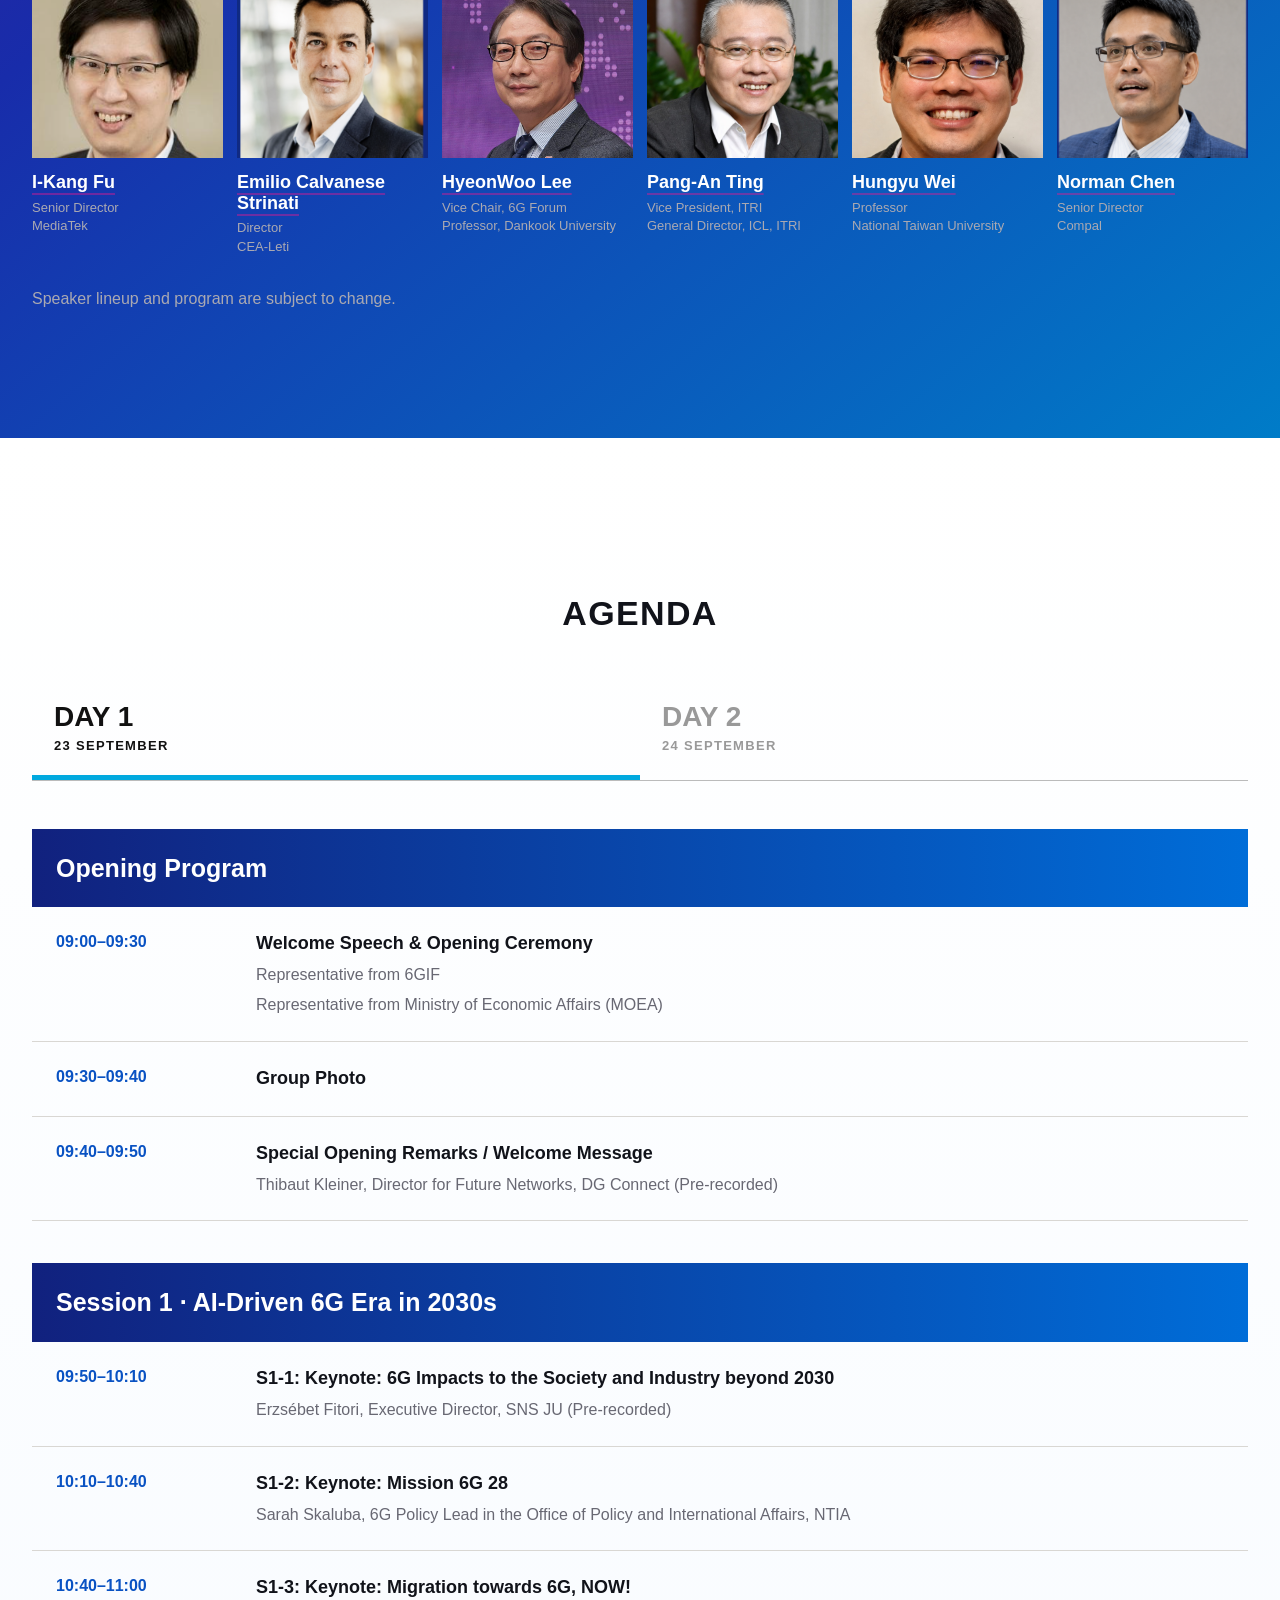
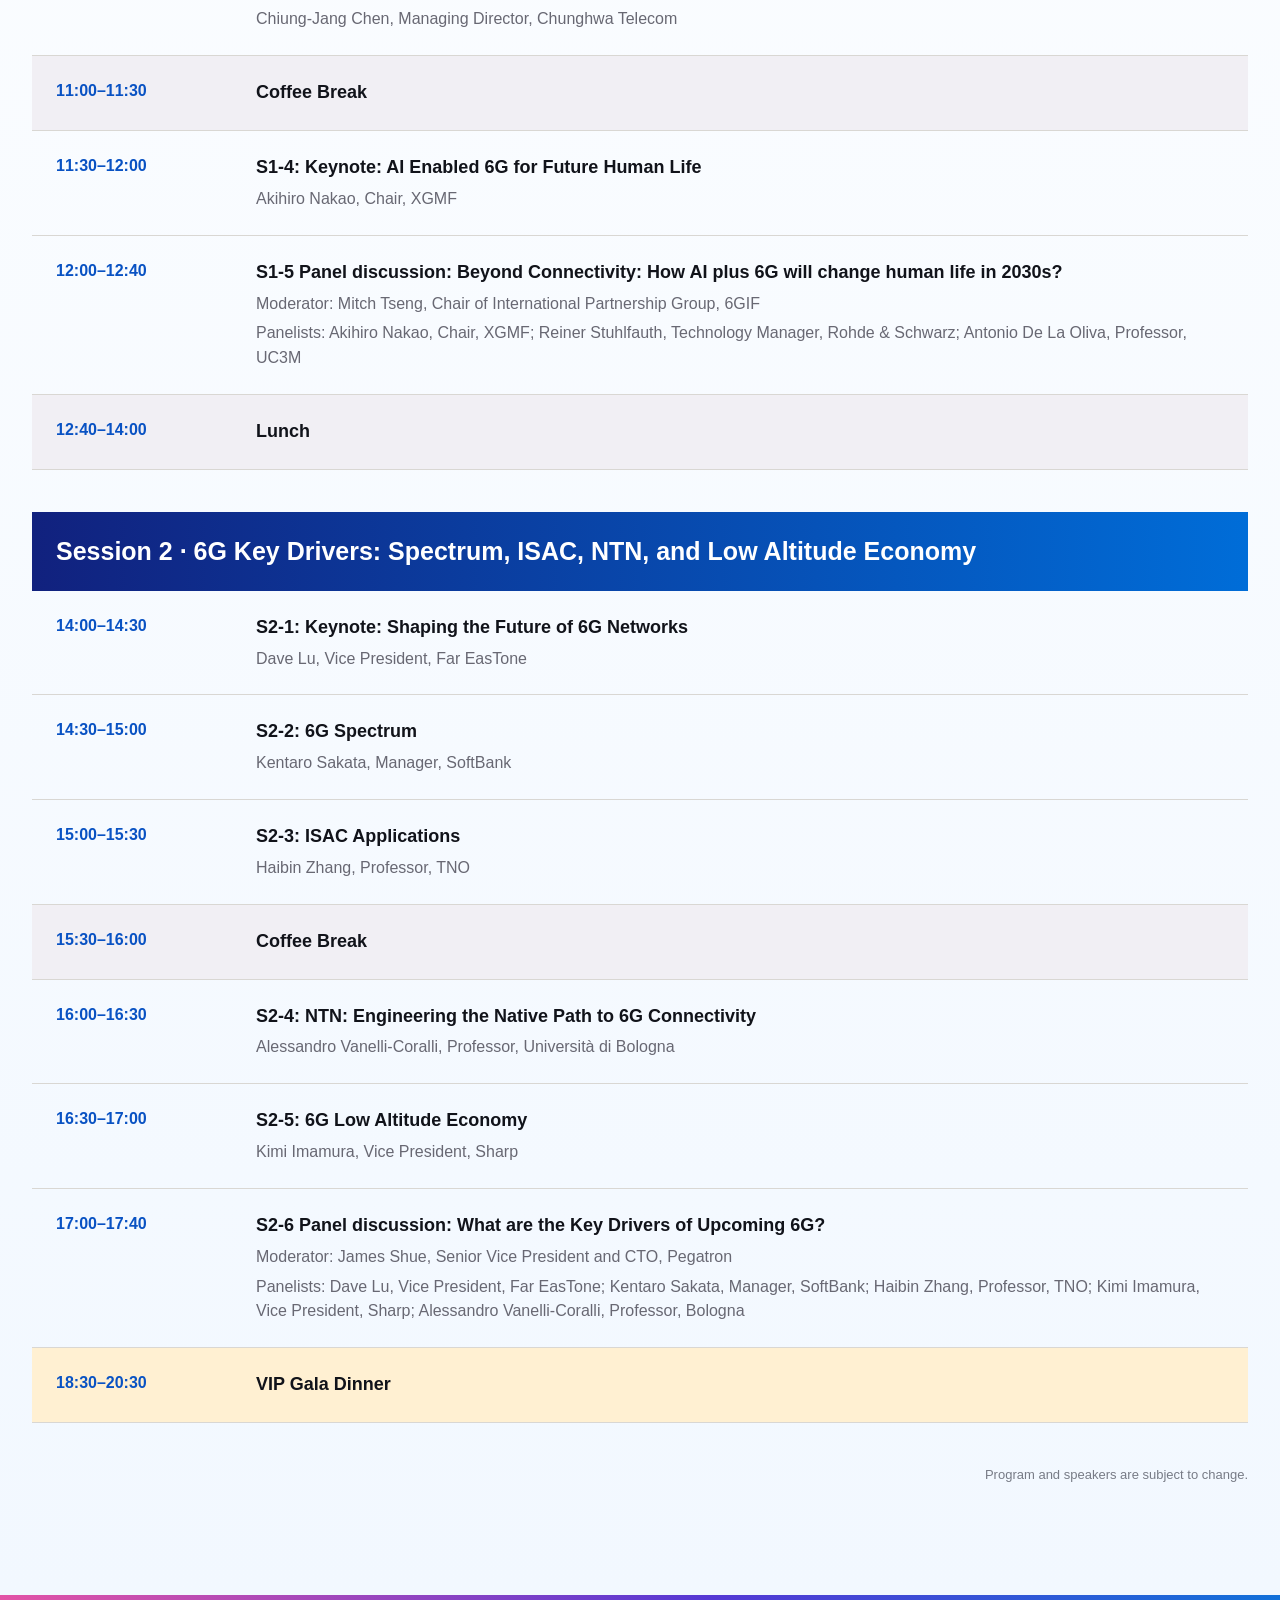
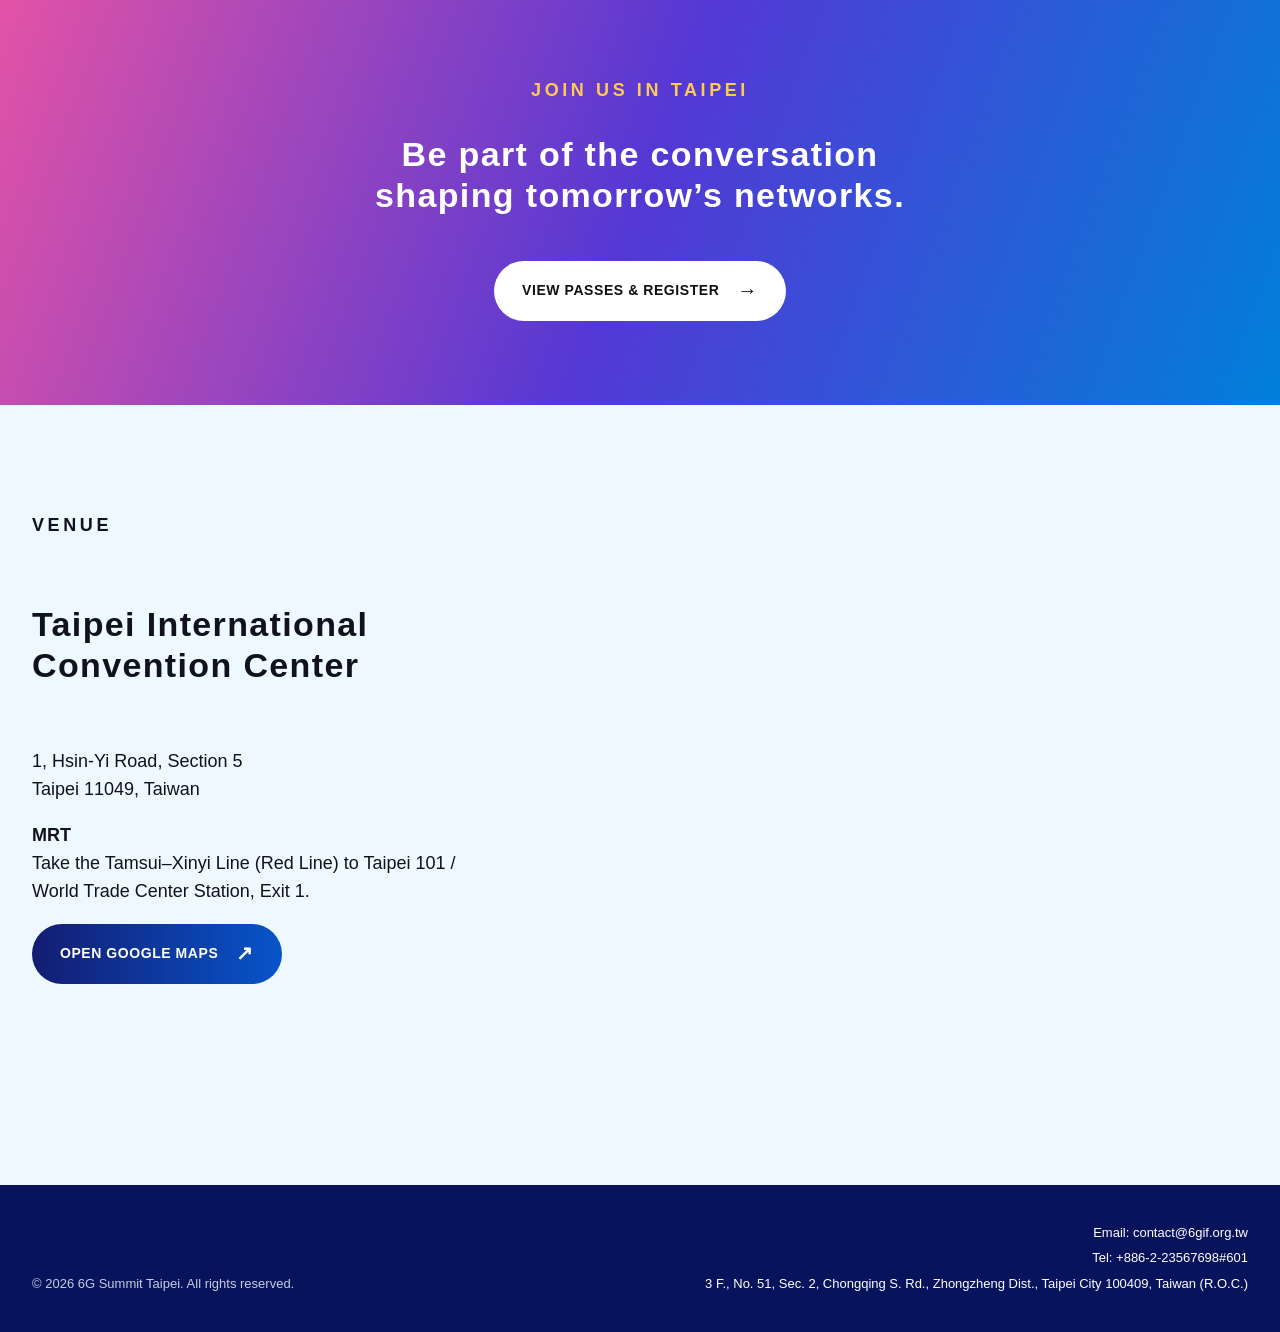
==== commit ffb5f77f: "Update agenda from August 26 program" ====
--- a/index.html
+++ b/index.html
@@ -165,43 +165,44 @@
           <div class="agenda-session"><h3>Opening Program</h3>
             <div class="agenda-row"><time>09:00–09:30</time><div><b>Welcome Speech &amp; Opening Ceremony</b><span class="agenda-meta"><span>Representative from 6GIF</span><span>Representative from Ministry of Economic Affairs (MOEA)</span></span></div></div>
             <div class="agenda-row"><time>09:30–09:40</time><div><b>Group Photo</b></div></div>
+            <div class="agenda-row"><time>09:40–09:50</time><div><b>Special Opening Remarks / Welcome Message</b><span>Thibaut Kleiner, Director for Future Networks, DG Connect (Pre-recorded)</span></div></div>
           </div>
           <div class="agenda-session"><h3>Session 1 · AI-Driven 6G Era in 2030s</h3>
-            <div class="agenda-row"><time>09:40–10:10</time><div><b>S1-1: Keynote: 6G Impacts to the Society and Industry beyond 2030</b><span class="agenda-meta"><span>Thibaut Kleiner, Director for Future Networks, DG Connect (online)</span><span>Erzsébet Fitori, Executive Director, SNS JU (online)</span></span></div></div>
-            <div class="agenda-row"><time>10:10–10:40</time><div><b>S1-2: Keynote: Mission 6G 28</b><span>Sarah Skaluba, NTIA</span></div></div>
-            <div class="agenda-row"><time>10:40–11:00</time><div><b>S1-3: Keynote: Migration towards 6G, NOW!</b><span>Chiung-Jang Chen, Chunghwa Telecom</span></div></div>
+            <div class="agenda-row"><time>09:50–10:10</time><div><b>S1-1: Keynote: 6G Impacts to the Society and Industry beyond 2030</b><span>Erzsébet Fitori, Executive Director, SNS JU (Pre-recorded)</span></div></div>
+            <div class="agenda-row"><time>10:10–10:40</time><div><b>S1-2: Keynote: Mission 6G 28</b><span>Sarah Skaluba, 6G Policy Lead in the Office of Policy and International Affairs, NTIA</span></div></div>
+            <div class="agenda-row"><time>10:40–11:00</time><div><b>S1-3: Keynote: Migration towards 6G, NOW!</b><span>Chiung-Jang Chen, Managing Director, Chunghwa Telecom</span></div></div>
             <div class="agenda-row break"><time>11:00–11:30</time><div><b>Coffee Break</b></div></div>
-            <div class="agenda-row"><time>11:30–12:00</time><div><b>S1-4: Keynote: AI Enabled 6G for Future Human Life</b><span>Akihiro Nakao, XGMF</span></div></div>
-            <div class="agenda-row"><time>12:00–12:40</time><div><b>S1-5 Panel discussion: Beyond Connectivity: How AI plus 6G will change human life in 2030s?</b><span class="agenda-meta"><span>Moderator: Mitch Tseng (6GIF)</span><span>Panelists: Akihiro Nakao (XGMF); Reiner Stuhlfauth (Rohde &amp; Schwarz); Antonio de la Oliva (UC3M)</span></span></div></div>
+            <div class="agenda-row"><time>11:30–12:00</time><div><b>S1-4: Keynote: AI Enabled 6G for Future Human Life</b><span>Akihiro Nakao, Chair, XGMF</span></div></div>
+            <div class="agenda-row"><time>12:00–12:40</time><div><b>S1-5 Panel discussion: Beyond Connectivity: How AI plus 6G will change human life in 2030s?</b><span class="agenda-meta"><span>Moderator: Mitch Tseng, Chair of International Partnership Group, 6GIF</span><span>Panelists: Akihiro Nakao, Chair, XGMF; Reiner Stuhlfauth, Technology Manager, Rohde &amp; Schwarz; Antonio De La Oliva, Professor, UC3M</span></span></div></div>
             <div class="agenda-row break"><time>12:40–14:00</time><div><b>Lunch</b></div></div>
           </div>
           <div class="agenda-session"><h3>Session 2 · 6G Key Drivers: Spectrum, ISAC, NTN, and Low Altitude Economy</h3>
-            <div class="agenda-row"><time>14:00–14:30</time><div><b>S2-1: Keynote: Shaping the Future of 6G Networks</b><span>Dave Lu, Far EasTone</span></div></div>
-            <div class="agenda-row"><time>14:30–15:00</time><div><b>S2-2: 6G Spectrum</b><span>Kentaro Sakata, SoftBank</span></div></div>
-            <div class="agenda-row"><time>15:00–15:30</time><div><b>S2-3: ISAC Applications</b><span>Haibin Zhang, TNO</span></div></div>
+            <div class="agenda-row"><time>14:00–14:30</time><div><b>S2-1: Keynote: Shaping the Future of 6G Networks</b><span>Dave Lu, Vice President, Far EasTone</span></div></div>
+            <div class="agenda-row"><time>14:30–15:00</time><div><b>S2-2: 6G Spectrum</b><span>Kentaro Sakata, Manager, SoftBank</span></div></div>
+            <div class="agenda-row"><time>15:00–15:30</time><div><b>S2-3: ISAC Applications</b><span>Haibin Zhang, Professor, TNO</span></div></div>
             <div class="agenda-row break"><time>15:30–16:00</time><div><b>Coffee Break</b></div></div>
-            <div class="agenda-row"><time>16:00–16:30</time><div><b>S2-4: NTN: Engineering the Native Path to 6G Connectivity</b><span>Alessandro Vanelli-Coralli, Università di Bologna</span></div></div>
-            <div class="agenda-row"><time>16:30–17:00</time><div><b>S2-5: 6G Low Altitude Economy</b><span>Kimi Imamura, Sharp</span></div></div>
-            <div class="agenda-row"><time>17:00–17:40</time><div><b>S2-6 Panel discussion: What are the Key Drivers of Upcoming 6G?</b><span class="agenda-meta"><span>Moderator: James Shue (Pegatron)</span><span>Panelists: Dave Lu (Far EasTone); Kentaro Sakata (SoftBank); Haibin Zhang (TNO); Kimi Imamura (Sharp); Alessandro Vanelli-Coralli (Bologna)</span></span></div></div>
-            <div class="agenda-row dinner"><time>18:30–20:30</time><div><b>VIP Gala Dinner*</b></div></div>
+            <div class="agenda-row"><time>16:00–16:30</time><div><b>S2-4: NTN: Engineering the Native Path to 6G Connectivity</b><span>Alessandro Vanelli-Coralli, Professor, Università di Bologna</span></div></div>
+            <div class="agenda-row"><time>16:30–17:00</time><div><b>S2-5: 6G Low Altitude Economy</b><span>Kimi Imamura, Vice President, Sharp</span></div></div>
+            <div class="agenda-row"><time>17:00–17:40</time><div><b>S2-6 Panel discussion: What are the Key Drivers of Upcoming 6G?</b><span class="agenda-meta"><span>Moderator: James Shue, Senior Vice President and CTO, Pegatron</span><span>Panelists: Dave Lu, Vice President, Far EasTone; Kentaro Sakata, Manager, SoftBank; Haibin Zhang, Professor, TNO; Kimi Imamura, Vice President, Sharp; Alessandro Vanelli-Coralli, Professor, Bologna</span></span></div></div>
+            <div class="agenda-row dinner"><time>18:30–20:30</time><div><b>VIP Gala Dinner</b></div></div>
           </div>
         </div>
         <div class="agenda-day" id="day2">
           <div class="agenda-session"><h3>Session 3 · 6G Standards and Technology Development</h3>
-            <div class="agenda-row"><time>09:00–09:30</time><div><b>S3-1: Keynote: Mobile Evolution towards 6G</b><span>Mingxi Fan, MediaTek</span></div></div>
+            <div class="agenda-row"><time>09:00–09:30</time><div><b>S3-1: Keynote: Mobile Evolution towards 6G</b><span>Mingxi Fan, Vice President, MediaTek</span></div></div>
             <div class="agenda-row"><time>09:30–10:00</time><div><b>S3-2: Keynote: A Critical View of 6G Technical Enablers: What Will Really Be New?</b><span>Harald Haas — Van Eck Professor, University of Cambridge / Founder &amp; CSO, pureLiFi Ltd.</span></div></div>
-            <div class="agenda-row"><time>10:00–10:30</time><div><b>S3-3: AI for 6G Technology</b><span>Dan Kilper, Professor of Trinity College Dublin / Director of CONNECT Centre</span></div></div>
+            <div class="agenda-row"><time>10:00–10:30</time><div><b>S3-3: AI for 6G Technology</b><span>Daniel Kilper, Professor of Trinity College Dublin</span></div></div>
             <div class="agenda-row break"><time>10:30–11:00</time><div><b>Coffee Break</b></div></div>
             <div class="agenda-row"><time>11:00–11:30</time><div><b>S3-4: AI-Native RAN</b><span>Yiannis Argyropoulos, Technical leader, OUSD FutureG</span></div></div>
-            <div class="agenda-row"><time>11:30–12:10</time><div><b>S3-5 Panel discussion: Future Telecom Standard Evolution in AI Era</b><span class="agenda-meta"><span>Moderator: I-Kang Fu (MediaTek)</span><span>Panelists: Harald Haas (University of Cambridge); Dan Kilper (Trinity College Dublin); Yiannis Argyropoulos (OUSD FutureG)</span></span></div></div>
+            <div class="agenda-row"><time>11:30–12:10</time><div><b>S3-5 Panel discussion: Future Telecom Standard Evolution in AI Era</b><span class="agenda-meta"><span>Moderator: I-Kang Fu, Senior Director, MediaTek</span><span>Panelists: Harald Haas, Professor, University of Cambridge; Daniel Kilper, Professor of Trinity College Dublin; Yiannis Argyropoulos, Technical leader, OUSD FutureG</span></span></div></div>
             <div class="agenda-row break"><time>12:10–14:00</time><div><b>Lunch</b></div></div>
           </div>
           <div class="agenda-session"><h3>Session 4 · 6G Industry Development</h3>
-            <div class="agenda-row"><time>14:00–14:30</time><div><b>S4-1: Keynote: Secrets of AI Powered 6G</b><span>Emilio Calvanese Strinati, CEA-Leti</span></div></div>
-            <div class="agenda-row"><time>14:30–15:00</time><div><b>S4-2: 6G Hyper Network Preparation in Korea</b><span>HyeonWoo Lee, 6G Forum</span></div></div>
-            <div class="agenda-row"><time>15:00–15:30</time><div><b>S4-3: 6G Pilot Showcases in Taiwan</b><span>Pang-An Ting, ITRI</span></div></div>
+            <div class="agenda-row"><time>14:00–14:30</time><div><b>S4-1: Keynote: Secrets of AI Powered 6G</b><span>Emilio Calvanese Strinati, Director, CEA-Leti</span></div></div>
+            <div class="agenda-row"><time>14:30–15:00</time><div><b>S4-2: 6G Hyper Network Preparation in Korea</b><span>HyeonWoo Lee, Vice Chair, 6G Forum</span></div></div>
+            <div class="agenda-row"><time>15:00–15:30</time><div><b>S4-3: 6G Pilot Showcases in Taiwan</b><span>Pang-An Ting, VP of ITRI / General Director of ICL, ITRI</span></div></div>
             <div class="agenda-row break"><time>15:30–16:00</time><div><b>Coffee Break</b></div></div>
-            <div class="agenda-row"><time>16:00–16:40</time><div><b>S4-4 Panel Discussion: The Killer PoC Before 6G Day-1 Launch</b><span class="agenda-meta"><span>Moderator: Hungyu Wei (NTU)</span><span>Panelists: Emilio Calvanese Strinati (CEA-Leti); Pang-An Ting (ITRI); Norman Chen (Compal)</span></span></div></div>
+            <div class="agenda-row"><time>16:00–16:40</time><div><b>S4-4 Panel discussion: The Killer PoC Before 6G Day-1 Launch</b><span class="agenda-meta"><span>Moderator: Hungyu Wei, Professor, NTU</span><span>Panelists: Emilio Calvanese Strinati, Director, CEA-Leti; Pang-An Ting, VP of ITRI / General Director of ICL, ITRI; Norman Chen, Senior Director, Compal</span></span></div></div>
             <div class="agenda-row dinner"><time>16:40</time><div><b>End of the Summit</b></div></div>
           </div>
         </div>
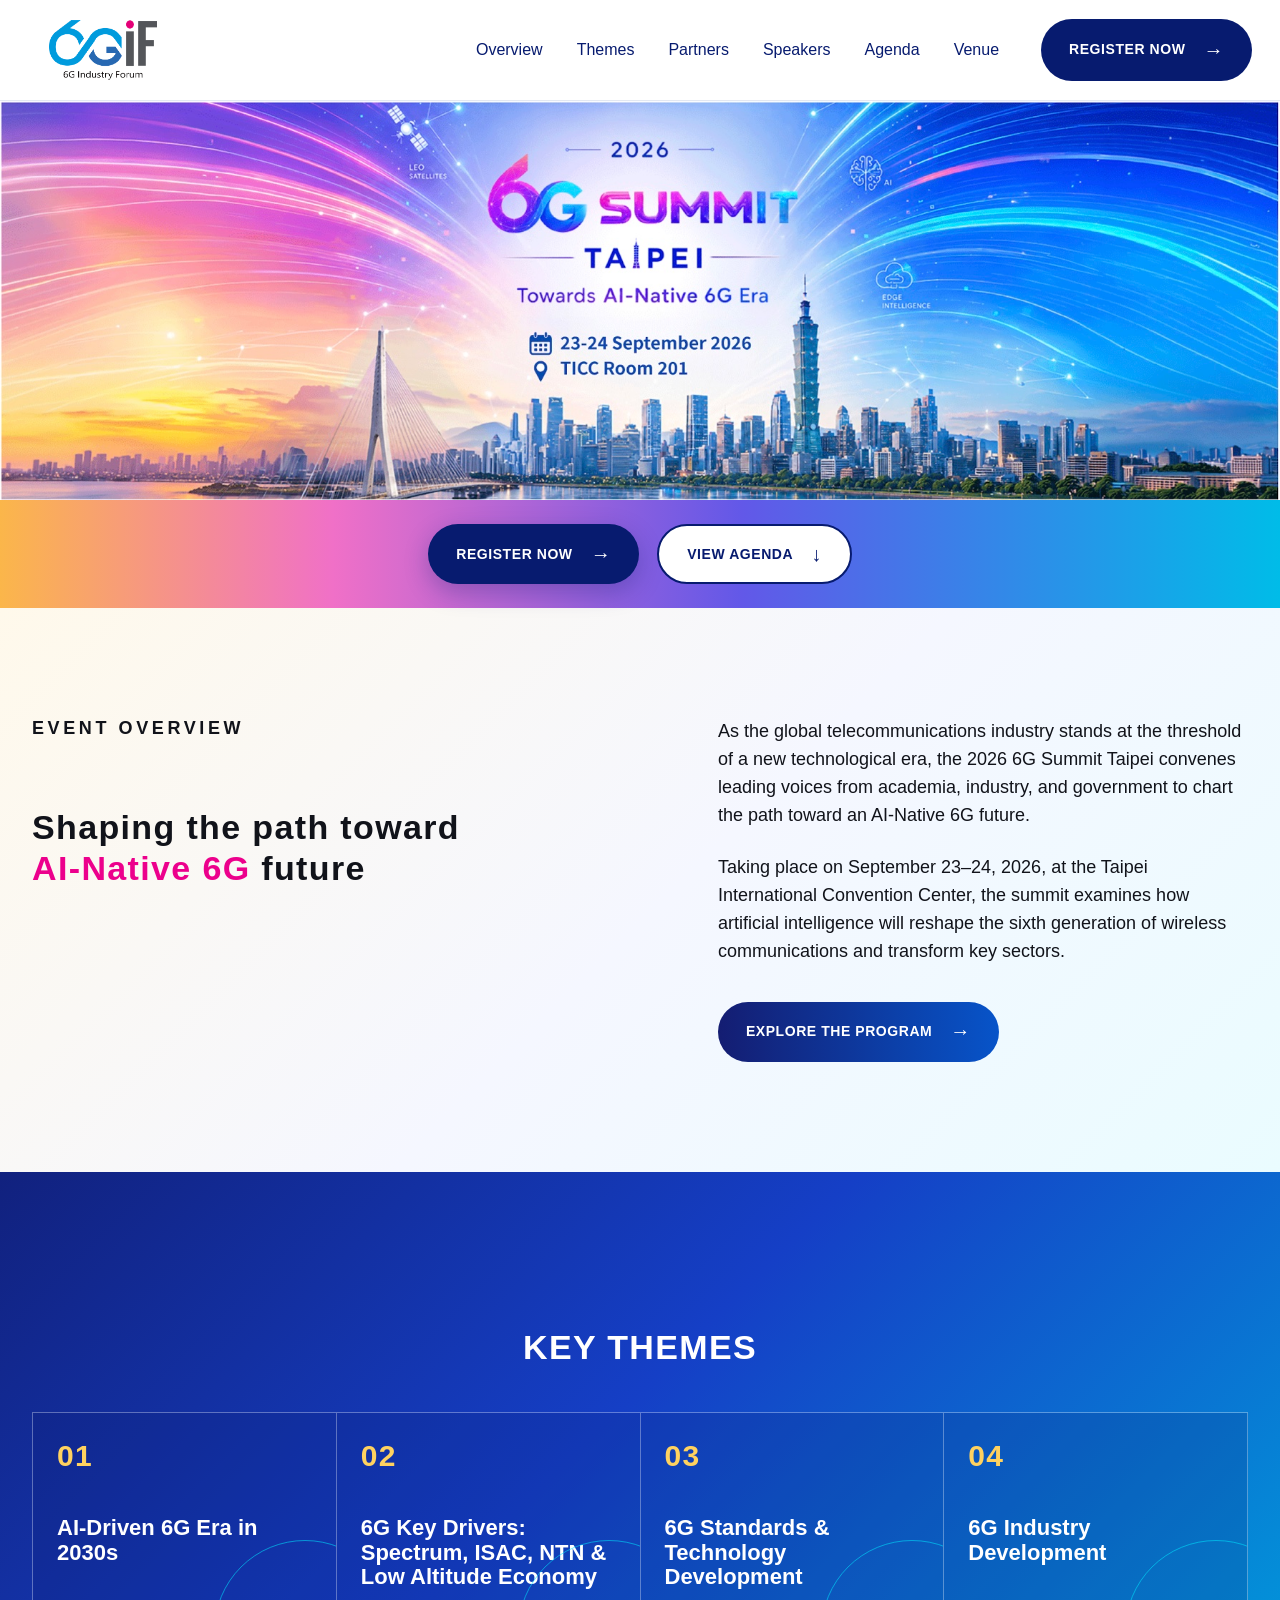
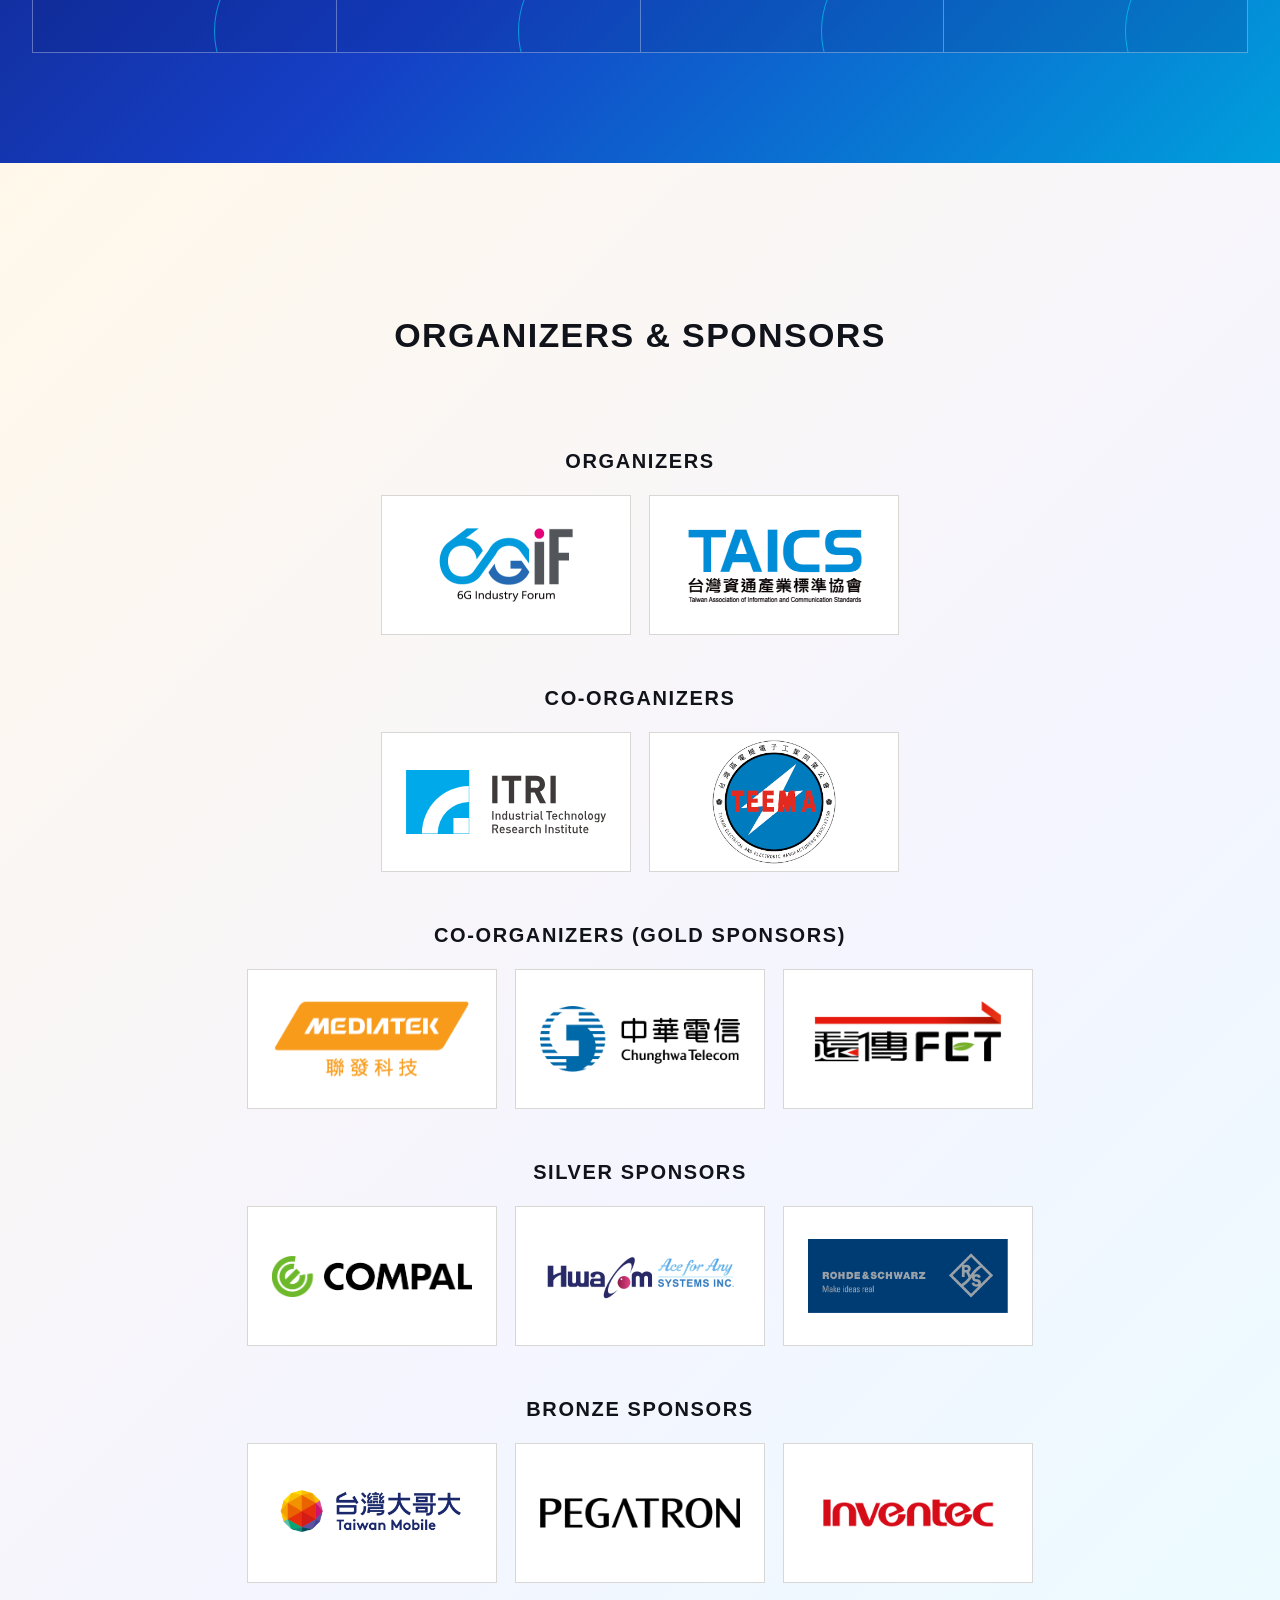
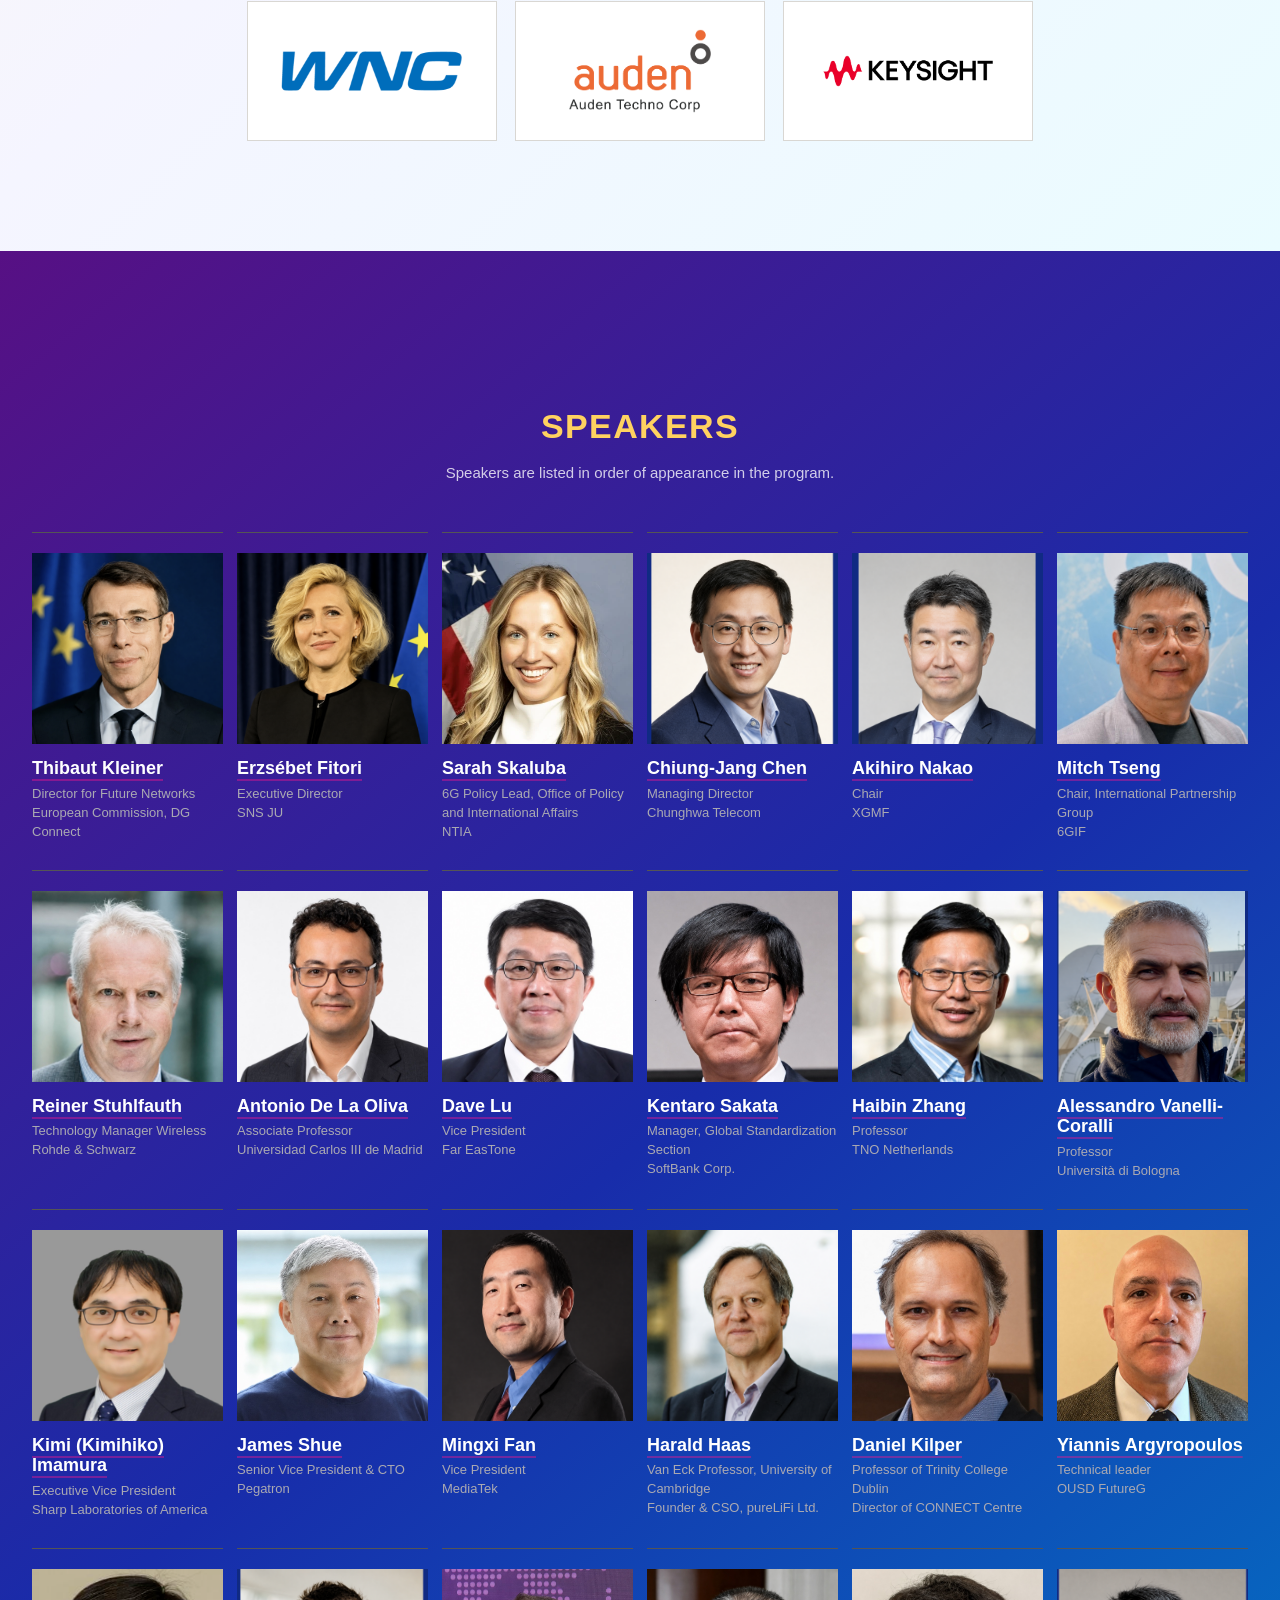
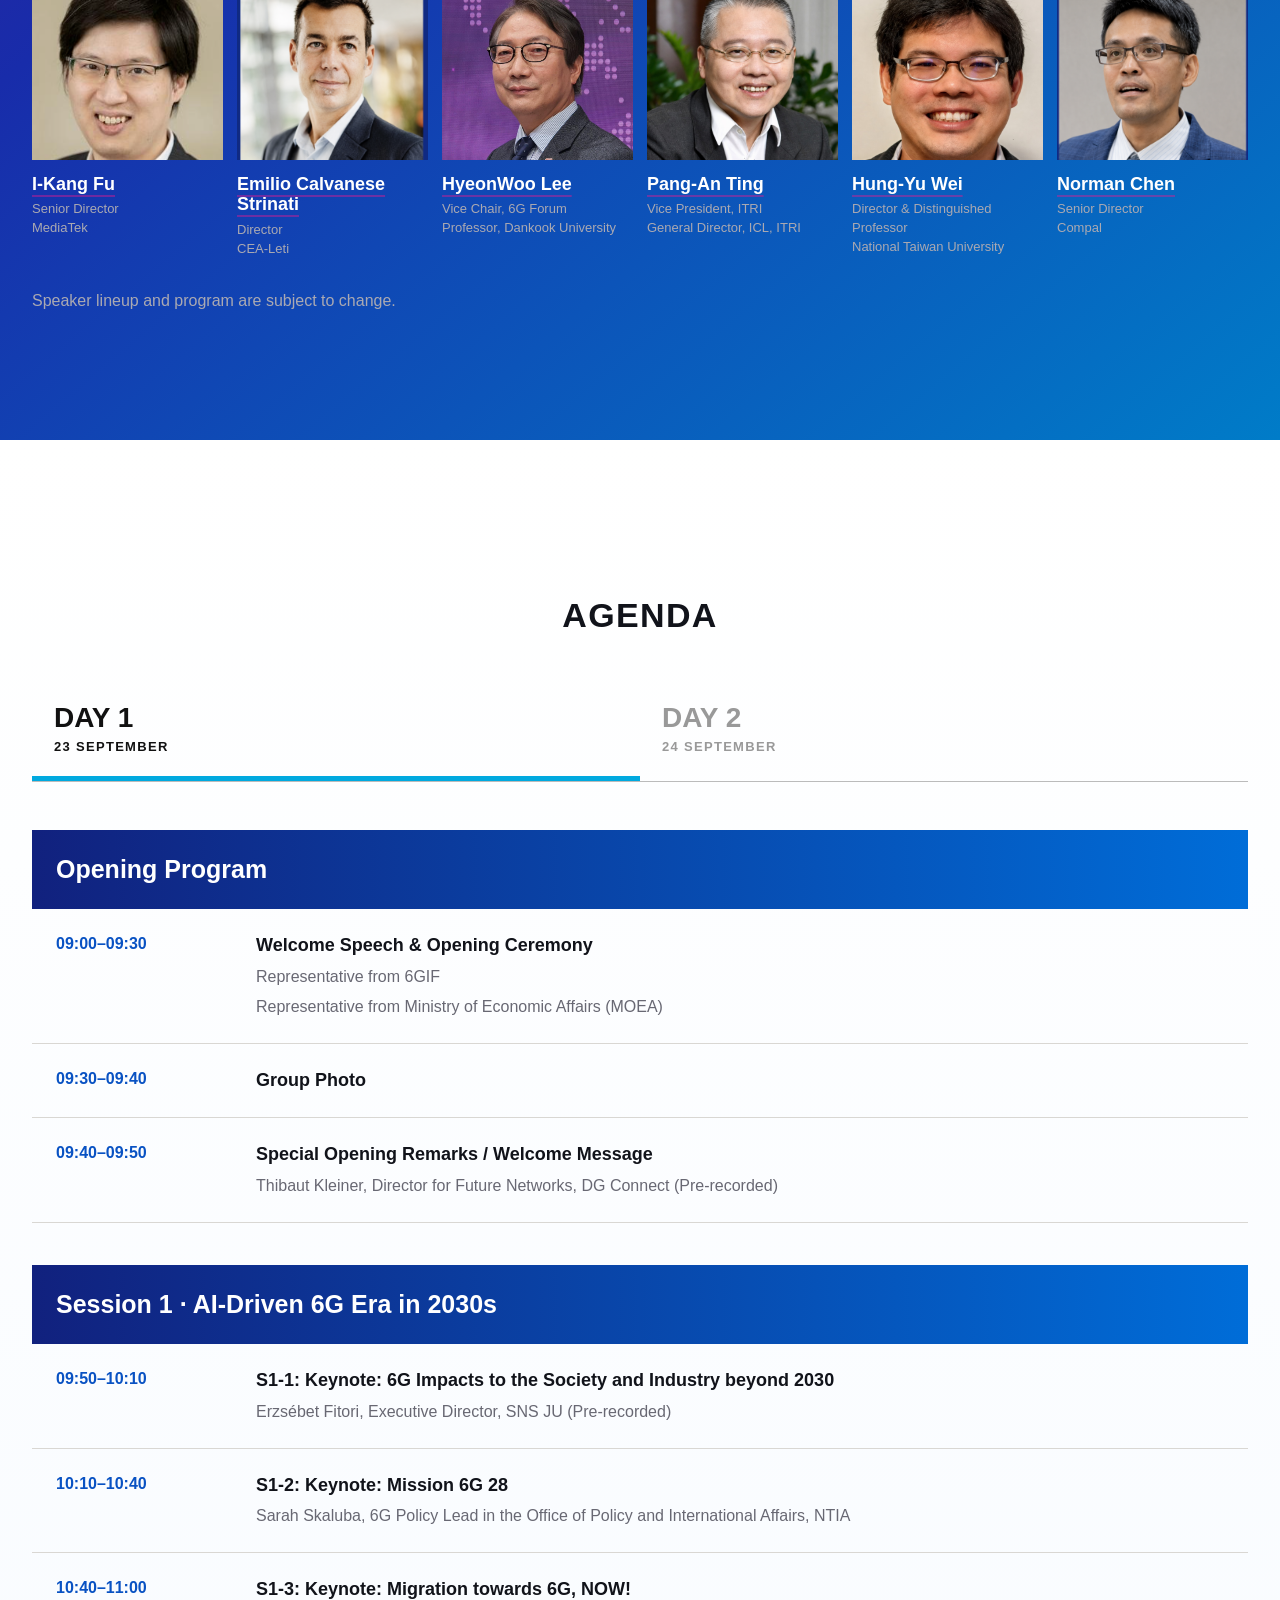
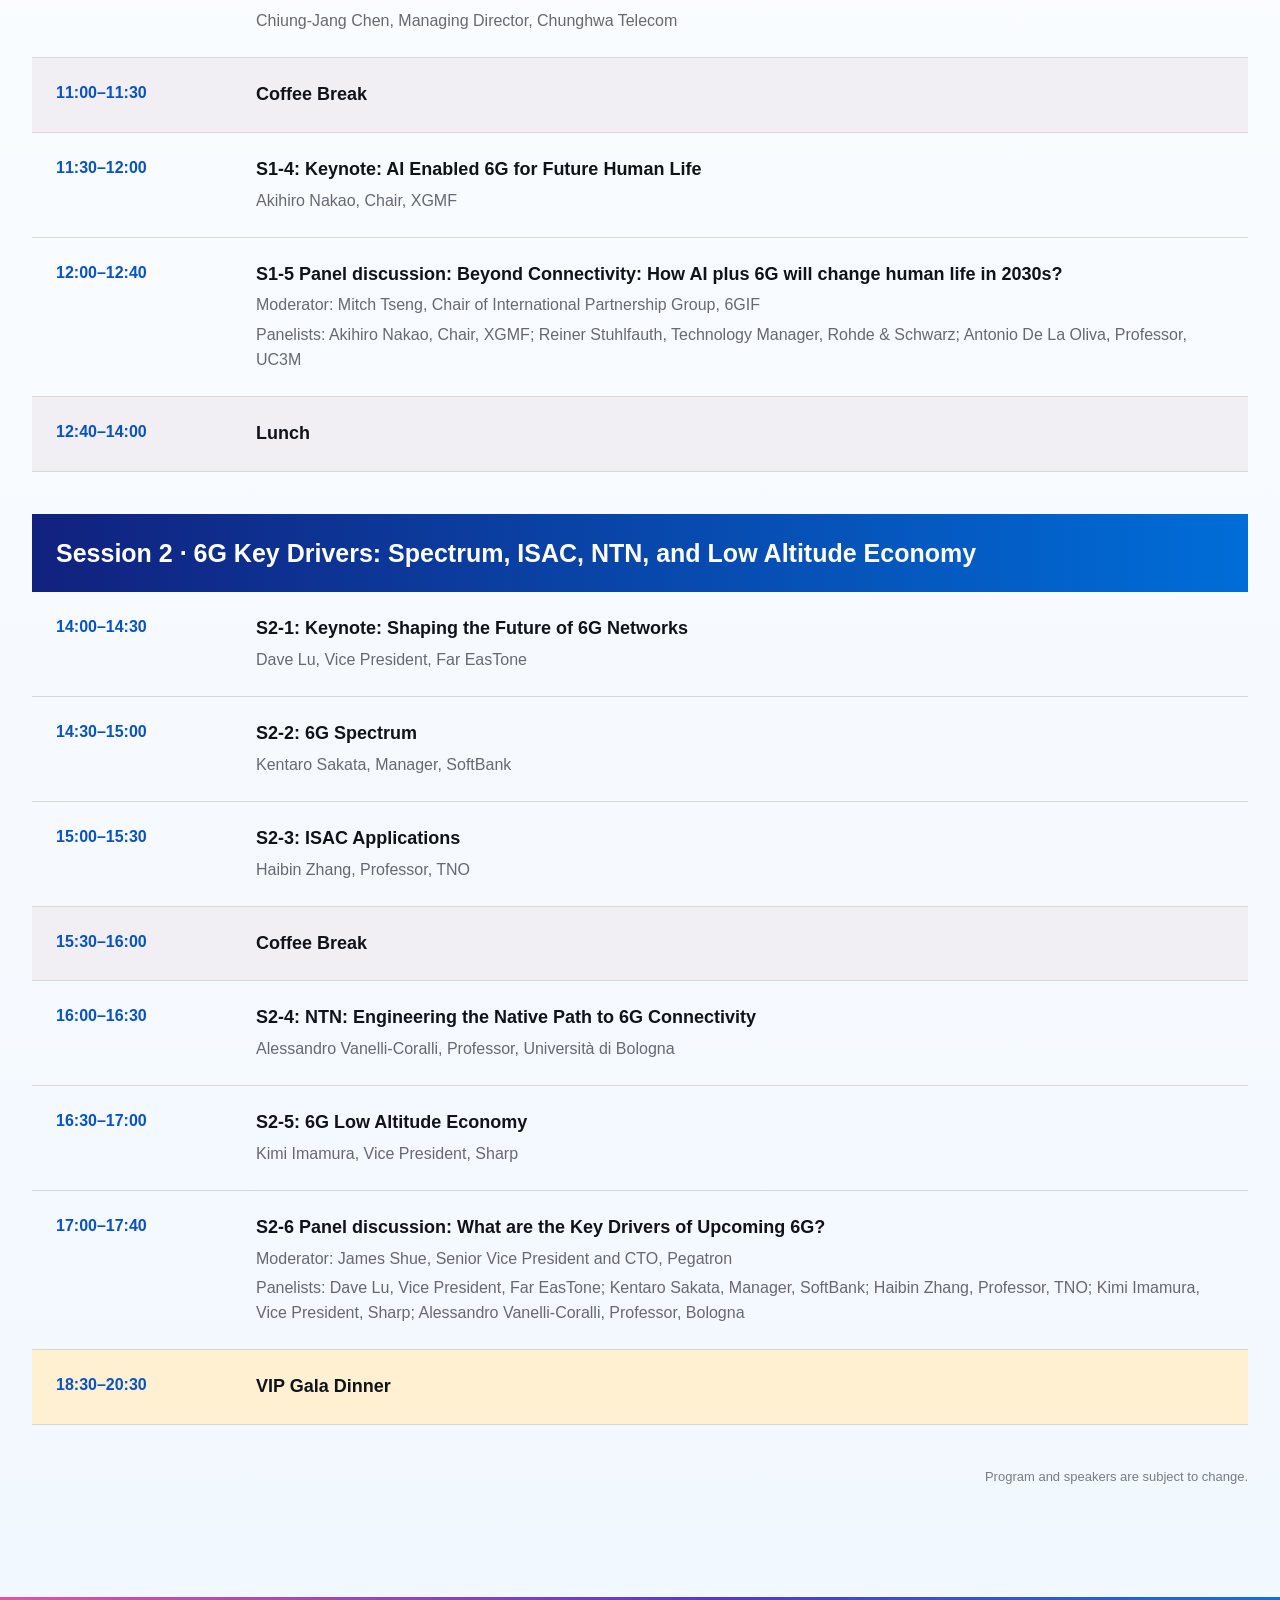
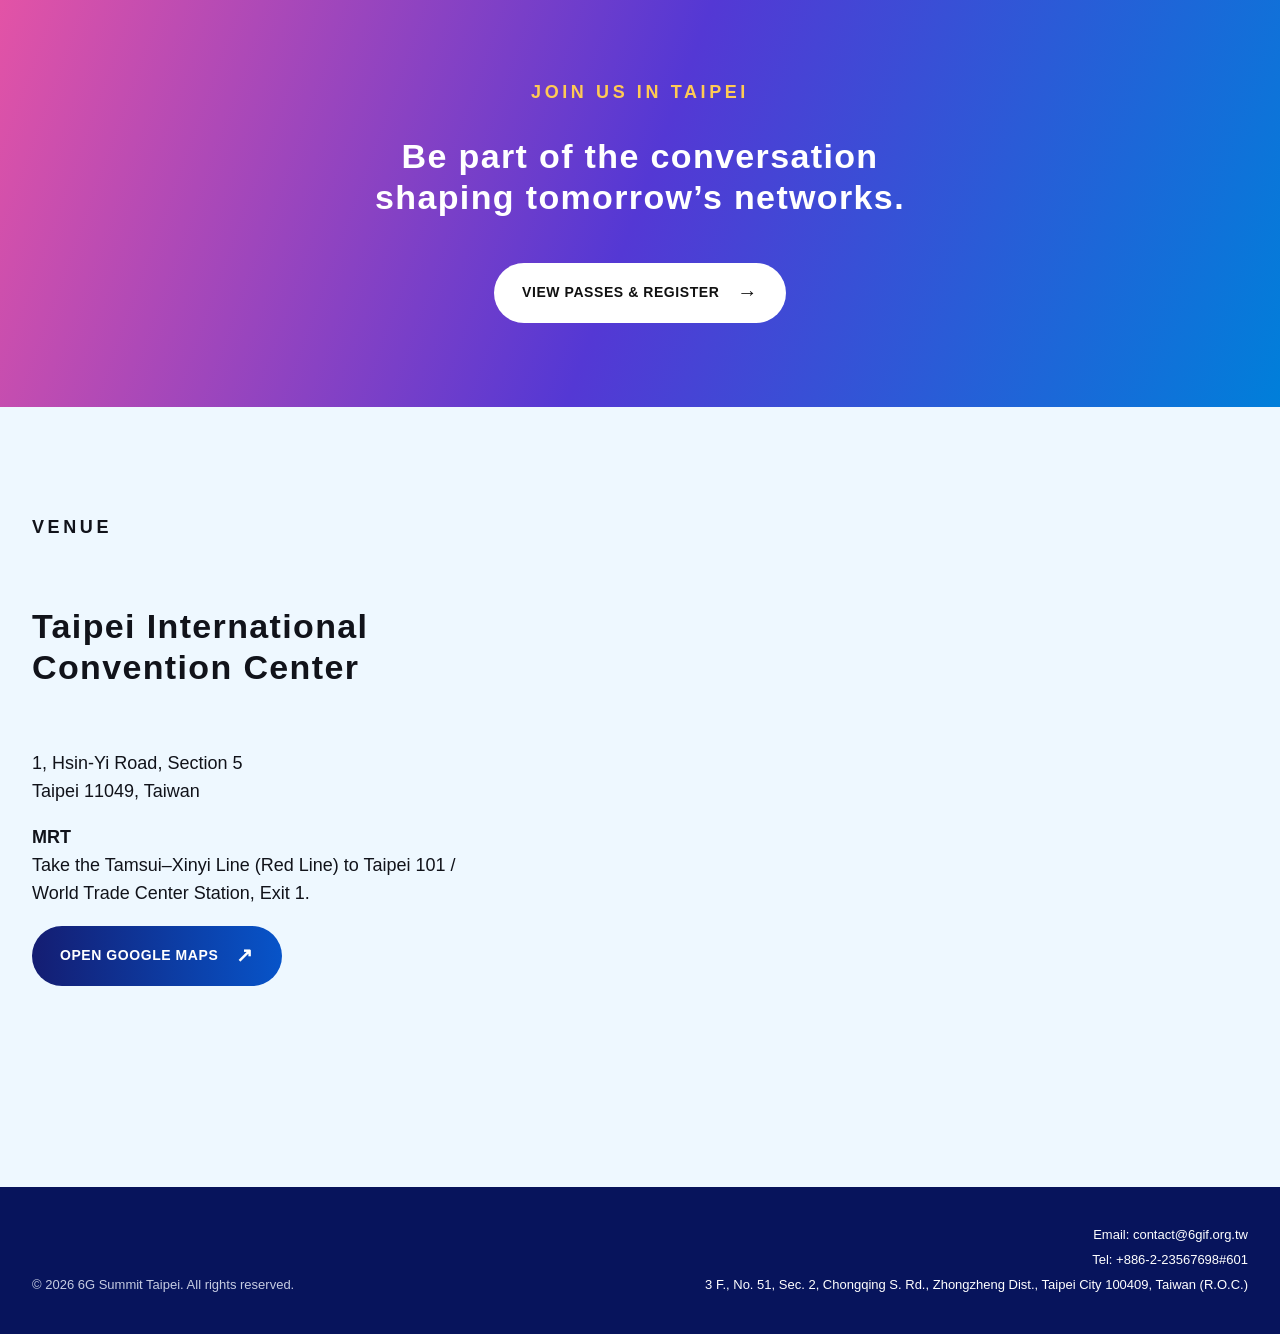
==== commit f0862816: "Update September speaker and agenda details" ====
--- a/index.html
+++ b/index.html
@@ -121,15 +121,15 @@
           <article><div class="speaker-visual"><img src="assets/speaker-erzsebet-fitori-20260818.png" alt="Erzsébet Fitori" loading="lazy"></div><h3><a class="speaker-name-button" href="https://www.linkedin.com/in/erzs%C3%A9bet-fitori-4157303/" target="_blank" rel="noopener noreferrer">Erzsébet Fitori</a></h3><p>Executive Director<br>SNS JU</p></article>
           <article><div class="speaker-visual"><img src="assets/speaker-sarah-skaluba-20260803.webp?v=20260803-1" alt="Sarah Skaluba" loading="lazy"></div><h3><a class="speaker-name-button" href="https://www.linkedin.com/in/sarah-skaluba-26341361/" target="_blank" rel="noopener noreferrer">Sarah Skaluba</a></h3><p>6G Policy Lead, Office of Policy and International Affairs<br>NTIA</p></article>
           <article><div class="speaker-visual"><img src="assets/speaker-chiung-jang-chen-20260818.png" alt="Chiung-Jang Chen" loading="lazy"></div><h3><button class="speaker-name-button" type="button" data-speaker-profile="chiung-jang-chen">Chiung-Jang Chen</button></h3><p>Managing Director<br>Chunghwa Telecom</p></article>
-          <article><div class="speaker-visual"><img src="assets/speaker-akihiro-nakao-20260818.png" alt="Akihiro Nakao" loading="lazy"></div><h3><a class="speaker-name-button" href="https://www.linkedin.com/in/akihiro-nakao-18252ba/" target="_blank" rel="noopener noreferrer">Akihiro Nakao</a></h3><p>Chair<br>XGMF</p></article>
+          <article><div class="speaker-visual"><img src="assets/speaker-akihiro-nakao-20260818.png" alt="Akihiro Nakao" loading="lazy"></div><h3><a class="speaker-name-button" href="https://www.u-tokyo.ac.jp/focus/en/people/people001767.html" target="_blank" rel="noopener noreferrer">Akihiro Nakao</a></h3><p>Chair<br>XGMF</p></article>
           <article><div class="speaker-visual"><img src="assets/speaker-mitch-tseng-20260812.jpg" alt="Mitch Tseng" loading="lazy"></div><h3><a class="speaker-name-button" href="https://www.linkedin.com/in/mitchtseng/" target="_blank" rel="noopener noreferrer">Mitch Tseng</a></h3><p>Chair, International Partnership Group<br>6GIF</p></article>
           <article><div class="speaker-visual"><img src="assets/speaker-reiner-stuhlfauth-20260812.jpg" alt="Reiner Stuhlfauth" loading="lazy"></div><h3><a class="speaker-name-button" href="https://www.linkedin.com/in/reiner-stuhlfauth-29214172/" target="_blank" rel="noopener noreferrer">Reiner Stuhlfauth</a></h3><p>Technology Manager Wireless<br>Rohde &amp; Schwarz</p></article>
-          <article><div class="speaker-visual"><img src="assets/speaker-antonio-de-la-oliva-20260812.jpg" alt="Antonio de la Oliva" loading="lazy"></div><h3><a class="speaker-name-button" href="https://www.linkedin.com/in/antonio-de-la-oliva-8533077/" target="_blank" rel="noopener noreferrer">Antonio de la Oliva</a></h3><p>Associate Professor<br>Universidad Carlos III de Madrid</p></article>
+          <article><div class="speaker-visual"><img src="assets/speaker-antonio-de-la-oliva-20260812.jpg" alt="Antonio De La Oliva" loading="lazy"></div><h3><a class="speaker-name-button" href="https://www.linkedin.com/in/antonio-de-la-oliva-8533077/" target="_blank" rel="noopener noreferrer">Antonio De La Oliva</a></h3><p>Associate Professor<br>Universidad Carlos III de Madrid</p></article>
           <article><div class="speaker-visual"><img src="assets/speaker-dave-lu-20260812.jpg" alt="Dave Lu" loading="lazy"></div><h3><a class="speaker-name-button" href="https://www.linkedin.com/in/dave%E7%A5%96%E8%80%80-lu%E7%9B%A7-b24526202/" target="_blank" rel="noopener noreferrer">Dave Lu</a></h3><p>Vice President<br>Far EasTone</p></article>
           <article><div class="speaker-visual"><img src="assets/speaker-kentaro-sakata-20260804.jpg" alt="Kentaro Sakata" loading="lazy"></div><h3><a class="speaker-name-button" href="https://www.linkedin.com/in/kentaro-sakata-875950161/" target="_blank" rel="noopener noreferrer">Kentaro Sakata</a></h3><p>Manager, Global Standardization Section<br>SoftBank Corp.</p></article>
           <article><div class="speaker-visual"><img src="assets/speaker-haibin-zhang-20260813.jpg" alt="Haibin Zhang" loading="lazy"></div><h3><a class="speaker-name-button" href="https://www.linkedin.com/in/haibinzhang/" target="_blank" rel="noopener noreferrer">Haibin Zhang</a></h3><p>Professor<br>TNO Netherlands</p></article>
           <article><div class="speaker-visual"><img src="assets/speaker-alessandro-vanelli-coralli-20260818.png" alt="Alessandro Vanelli-Coralli" loading="lazy"></div><h3><a class="speaker-name-button" href="https://www.linkedin.com/in/alessandrovanelli/" target="_blank" rel="noopener noreferrer">Alessandro Vanelli-Coralli</a></h3><p>Professor<br>Università di Bologna</p></article>
-          <article><div class="speaker-visual"><img src="assets/speaker-kimi-imamura.png" alt="Kimi Imamura" loading="lazy"></div><h3><a class="speaker-name-button" href="https://www.linkedin.com/in/kimihiko-kimi-imamura-a92a5783/" target="_blank" rel="noopener noreferrer">Kimi Imamura</a></h3><p>Executive Vice President<br>Sharp Laboratories of America</p></article>
+          <article><div class="speaker-visual"><img src="assets/speaker-kimi-imamura.png" alt="Kimi (Kimihiko) Imamura" loading="lazy"></div><h3><a class="speaker-name-button" href="https://www.linkedin.com/in/kimihiko-kimi-imamura-a92a5783/" target="_blank" rel="noopener noreferrer">Kimi (Kimihiko) Imamura</a></h3><p>Executive Vice President<br>Sharp Laboratories of America</p></article>
           <article><div class="speaker-visual"><img src="assets/speaker-james-shue-20260804.jpg" alt="James Shue" loading="lazy"></div><h3><a class="speaker-name-button" href="https://www.linkedin.com/in/james-shue-3942b688/" target="_blank" rel="noopener noreferrer">James Shue</a></h3><p>Senior Vice President &amp; CTO<br>Pegatron</p></article>
           <article><div class="speaker-visual"><img src="assets/speaker-mingxi-fan-20260818.png" alt="Mingxi Fan" loading="lazy"></div><h3><a class="speaker-name-button" href="https://www.linkedin.com/in/mingxi-fan-9219b431/" target="_blank" rel="noopener noreferrer">Mingxi Fan</a></h3><p>Vice President<br>MediaTek</p></article>
           <article class="speaker-harald"><div class="speaker-visual"><img src="assets/speaker-harald-haas-20260806.png" alt="Harald Haas" loading="lazy"></div><h3><a class="speaker-name-button" href="https://www.linkedin.com/in/hhaas/" target="_blank" rel="noopener noreferrer">Harald Haas</a></h3><p>Van Eck Professor, University of Cambridge<br>Founder &amp; CSO, pureLiFi Ltd.</p></article>
@@ -139,7 +139,7 @@
           <article><div class="speaker-visual"><img src="assets/speaker-emilio-calvanese-strinati-20260818.png" alt="Emilio Calvanese Strinati" loading="lazy"></div><h3><a class="speaker-name-button" href="https://www.linkedin.com/in/emilio-calvanese-strinati-6g/" target="_blank" rel="noopener noreferrer">Emilio Calvanese Strinati</a></h3><p>Director<br>CEA-Leti</p></article>
           <article><div class="speaker-visual"><img src="assets/speaker-hyeonwoo-lee.png" alt="HyeonWoo Lee" loading="lazy"></div><h3><a class="speaker-name-button" href="https://www.linkedin.com/in/hyeonwoo-lee-a139202a/" target="_blank" rel="noopener noreferrer">HyeonWoo Lee</a></h3><p>Vice Chair, 6G Forum<br>Professor, Dankook University</p></article>
           <article><div class="speaker-visual"><img src="assets/speaker-pang-an-ting-20260804.jpg" alt="Pang-An Ting" loading="lazy"></div><h3><a class="speaker-name-button" href="https://www.linkedin.com/in/pangan-ting-46b5b570/" target="_blank" rel="noopener noreferrer">Pang-An Ting</a></h3><p>Vice President, ITRI<br>General Director, ICL, ITRI</p></article>
-          <article><div class="speaker-visual"><img src="assets/speaker-hungyu-wei-20260804.jpg" alt="Hungyu Wei" loading="lazy"></div><h3><a class="speaker-name-button" href="https://www.linkedin.com/in/hung-yu-wei-5a11881/" target="_blank" rel="noopener noreferrer">Hungyu Wei</a></h3><p>Professor<br>National Taiwan University</p></article>
+          <article><div class="speaker-visual"><img src="assets/speaker-hungyu-wei-20260804.jpg" alt="Hung-Yu Wei" loading="lazy"></div><h3><a class="speaker-name-button" href="https://www.linkedin.com/in/hung-yu-wei-5a11881/" target="_blank" rel="noopener noreferrer">Hung-Yu Wei</a></h3><p>Director &amp; Distinguished Professor<br>National Taiwan University</p></article>
           <article><div class="speaker-visual"><img src="assets/speaker-norman-chen-20260818.png" alt="Norman Chen" loading="lazy"></div><h3><a class="speaker-name-button" href="https://www.linkedin.com/in/norman-chen-b9536b79/" target="_blank" rel="noopener noreferrer">Norman Chen</a></h3><p>Senior Director<br>Compal</p></article>
         </div>
         <p class="program-note">Speaker lineup and program are subject to change.</p>
@@ -200,9 +200,9 @@
           <div class="agenda-session"><h3>Session 4 · 6G Industry Development</h3>
             <div class="agenda-row"><time>14:00–14:30</time><div><b>S4-1: Keynote: Secrets of AI Powered 6G</b><span>Emilio Calvanese Strinati, Director, CEA-Leti</span></div></div>
             <div class="agenda-row"><time>14:30–15:00</time><div><b>S4-2: 6G Hyper Network Preparation in Korea</b><span>HyeonWoo Lee, Vice Chair, 6G Forum</span></div></div>
-            <div class="agenda-row"><time>15:00–15:30</time><div><b>S4-3: 6G Pilot Showcases in Taiwan</b><span>Pang-An Ting, VP of ITRI / General Director of ICL, ITRI</span></div></div>
+            <div class="agenda-row"><time>15:00–15:30</time><div><b>S4-3: Taiwan 6G: Innovation, Collaboration, and Trials</b><span>Pang-An Ting, VP of ITRI / General Director of ICL, ITRI</span></div></div>
             <div class="agenda-row break"><time>15:30–16:00</time><div><b>Coffee Break</b></div></div>
-            <div class="agenda-row"><time>16:00–16:40</time><div><b>S4-4 Panel discussion: The Killer PoC Before 6G Day-1 Launch</b><span class="agenda-meta"><span>Moderator: Hungyu Wei, Professor, NTU</span><span>Panelists: Emilio Calvanese Strinati, Director, CEA-Leti; Pang-An Ting, VP of ITRI / General Director of ICL, ITRI; Norman Chen, Senior Director, Compal</span></span></div></div>
+            <div class="agenda-row"><time>16:00–16:40</time><div><b>S4-4: Panel discussion: The Killer PoC Before 6G Day-1 Launch</b><span class="agenda-meta"><span>Moderator: Hung-Yu Wei, Director &amp; Distinguished Professor, National Taiwan University</span><span>Panelists: Emilio Calvanese Strinati, Director, CEA-Leti; Pang-An Ting, VP of ITRI / General Director of ICL, ITRI; Norman Chen, Senior Director, Compal</span></span></div></div>
             <div class="agenda-row dinner"><time>16:40</time><div><b>End of the Summit</b></div></div>
           </div>
         </div>
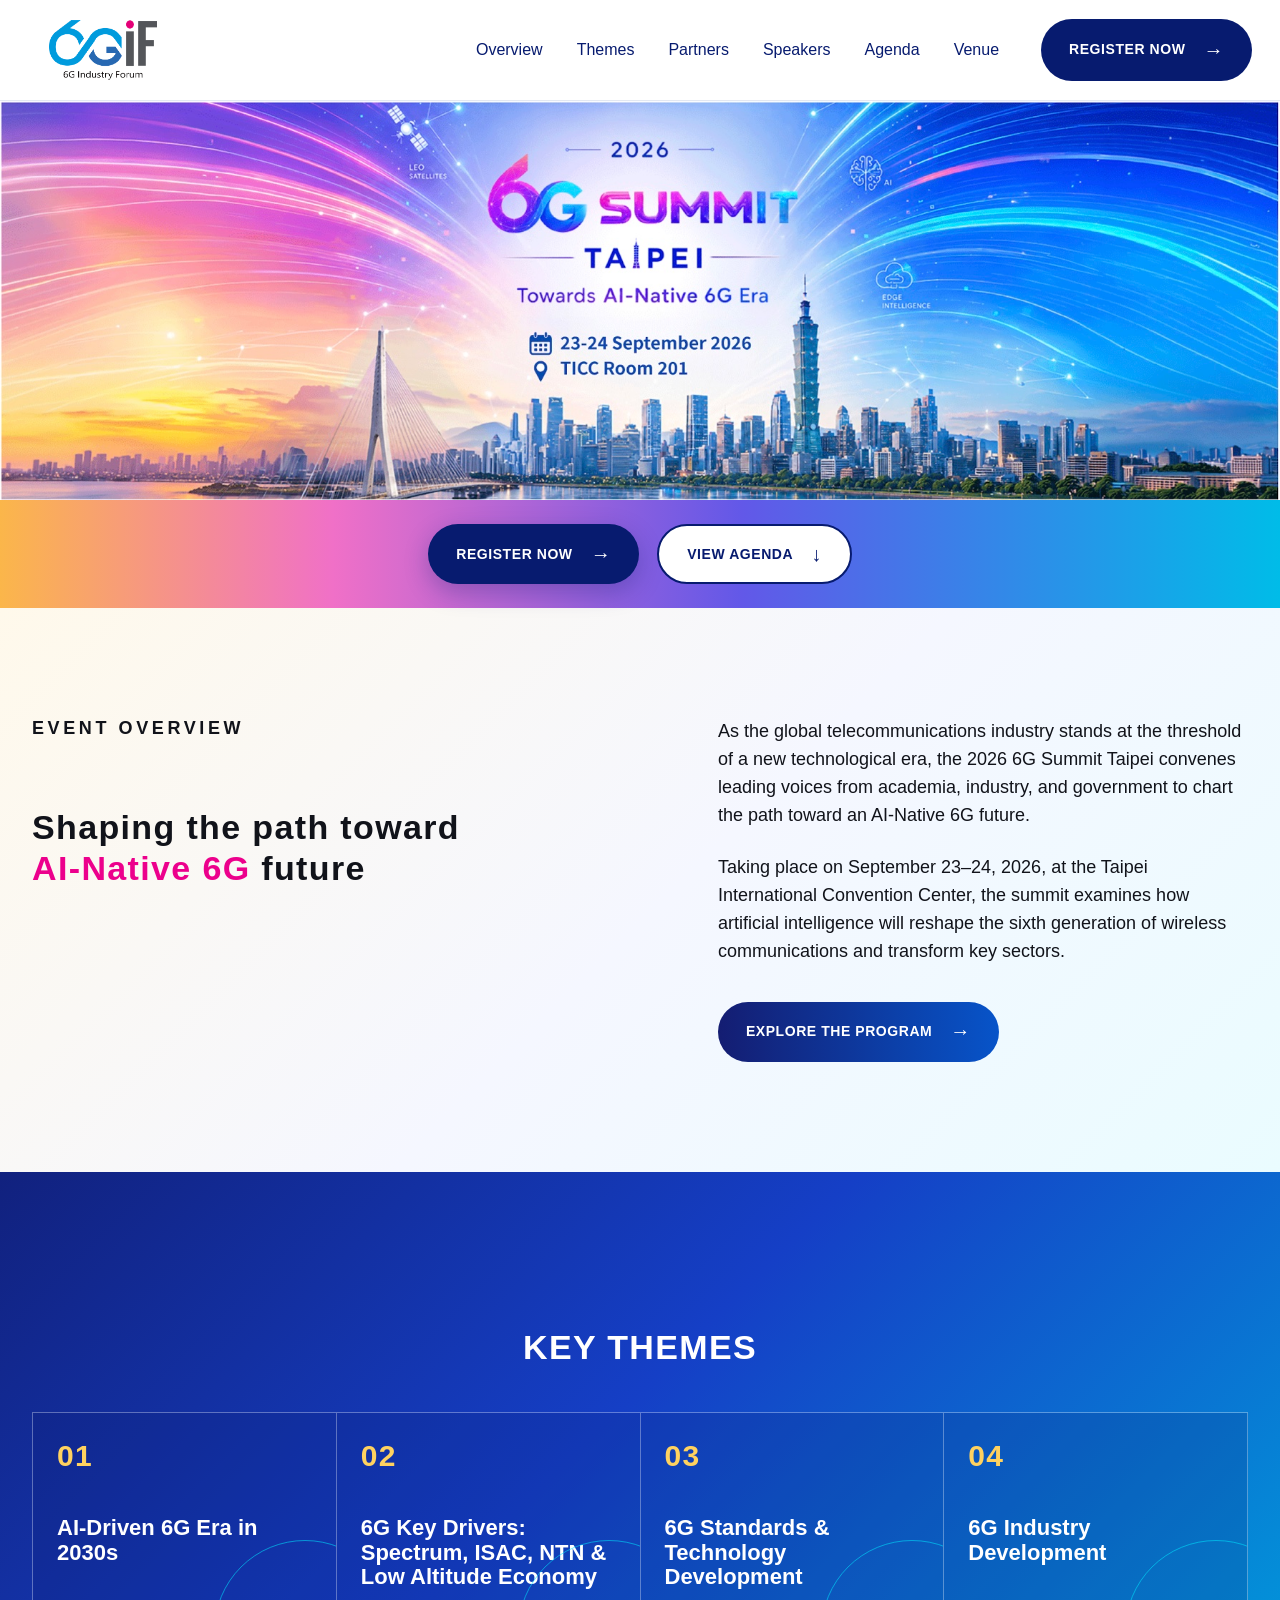
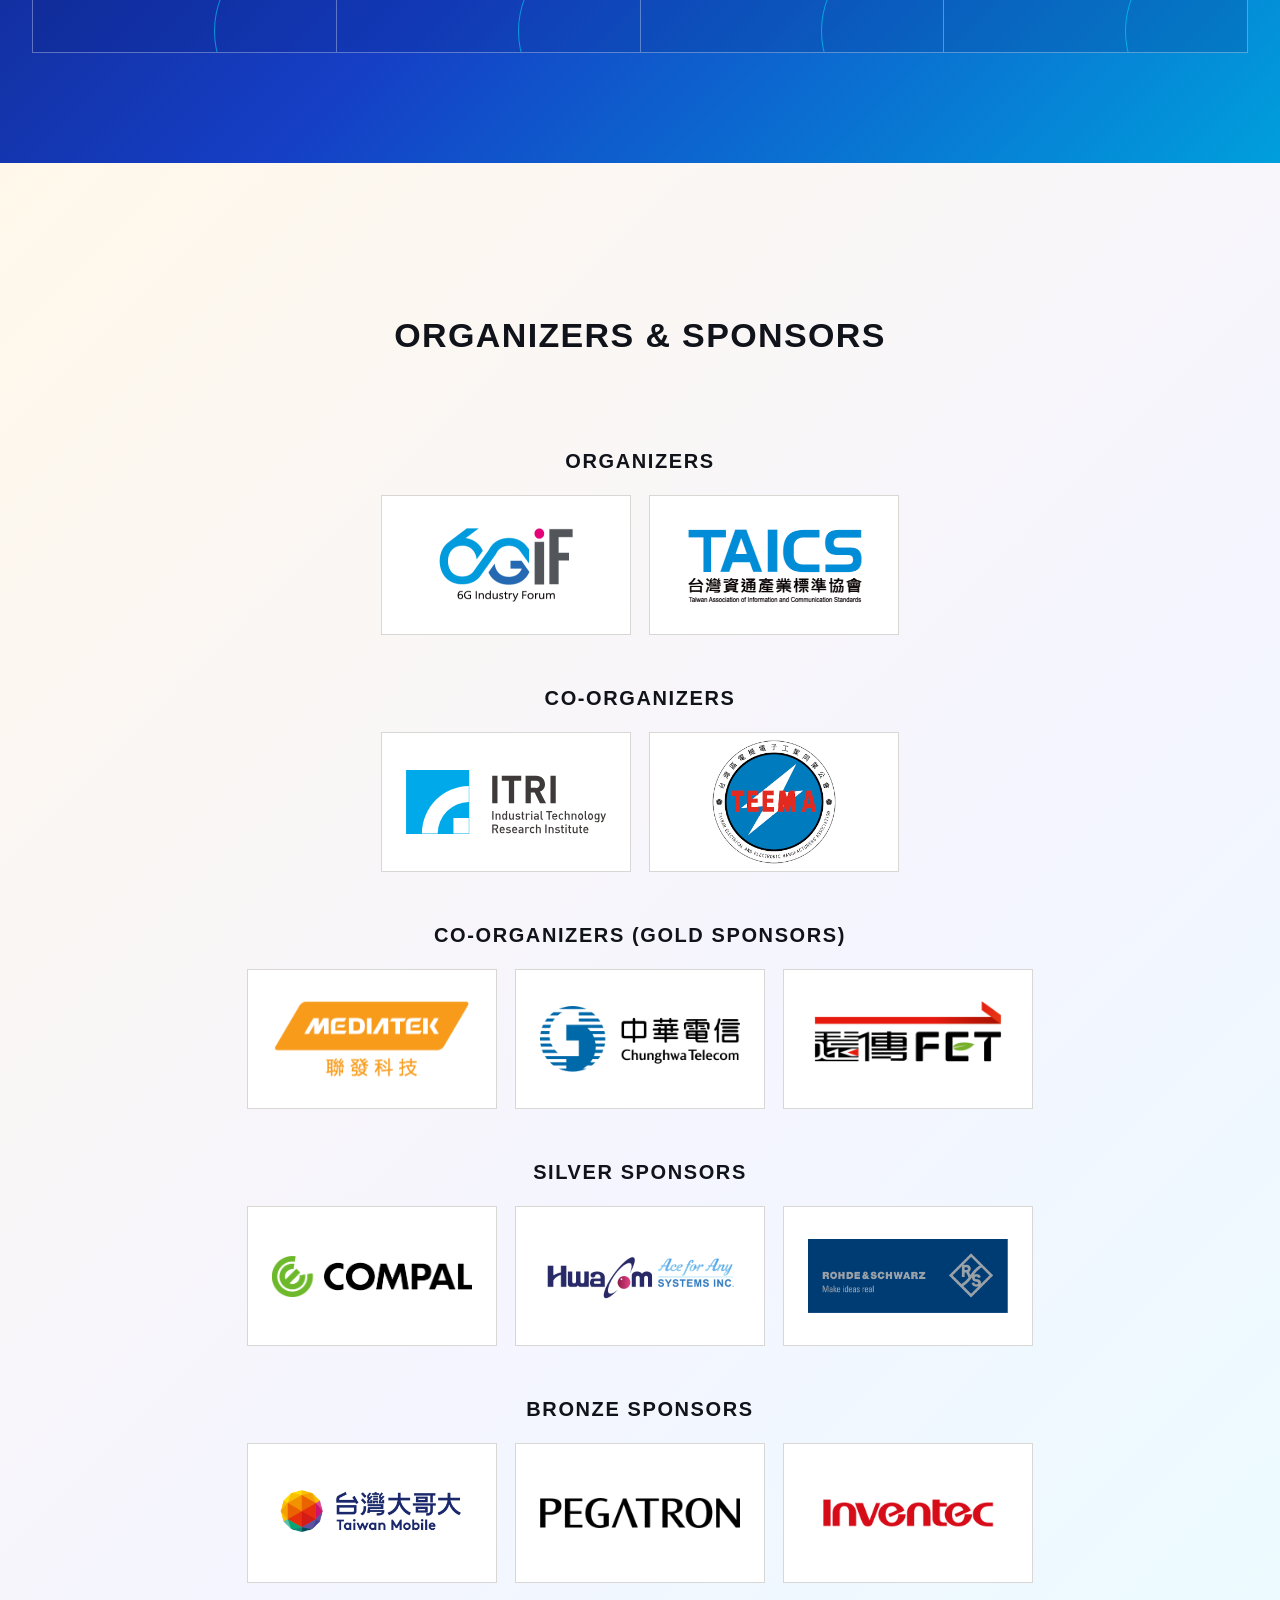
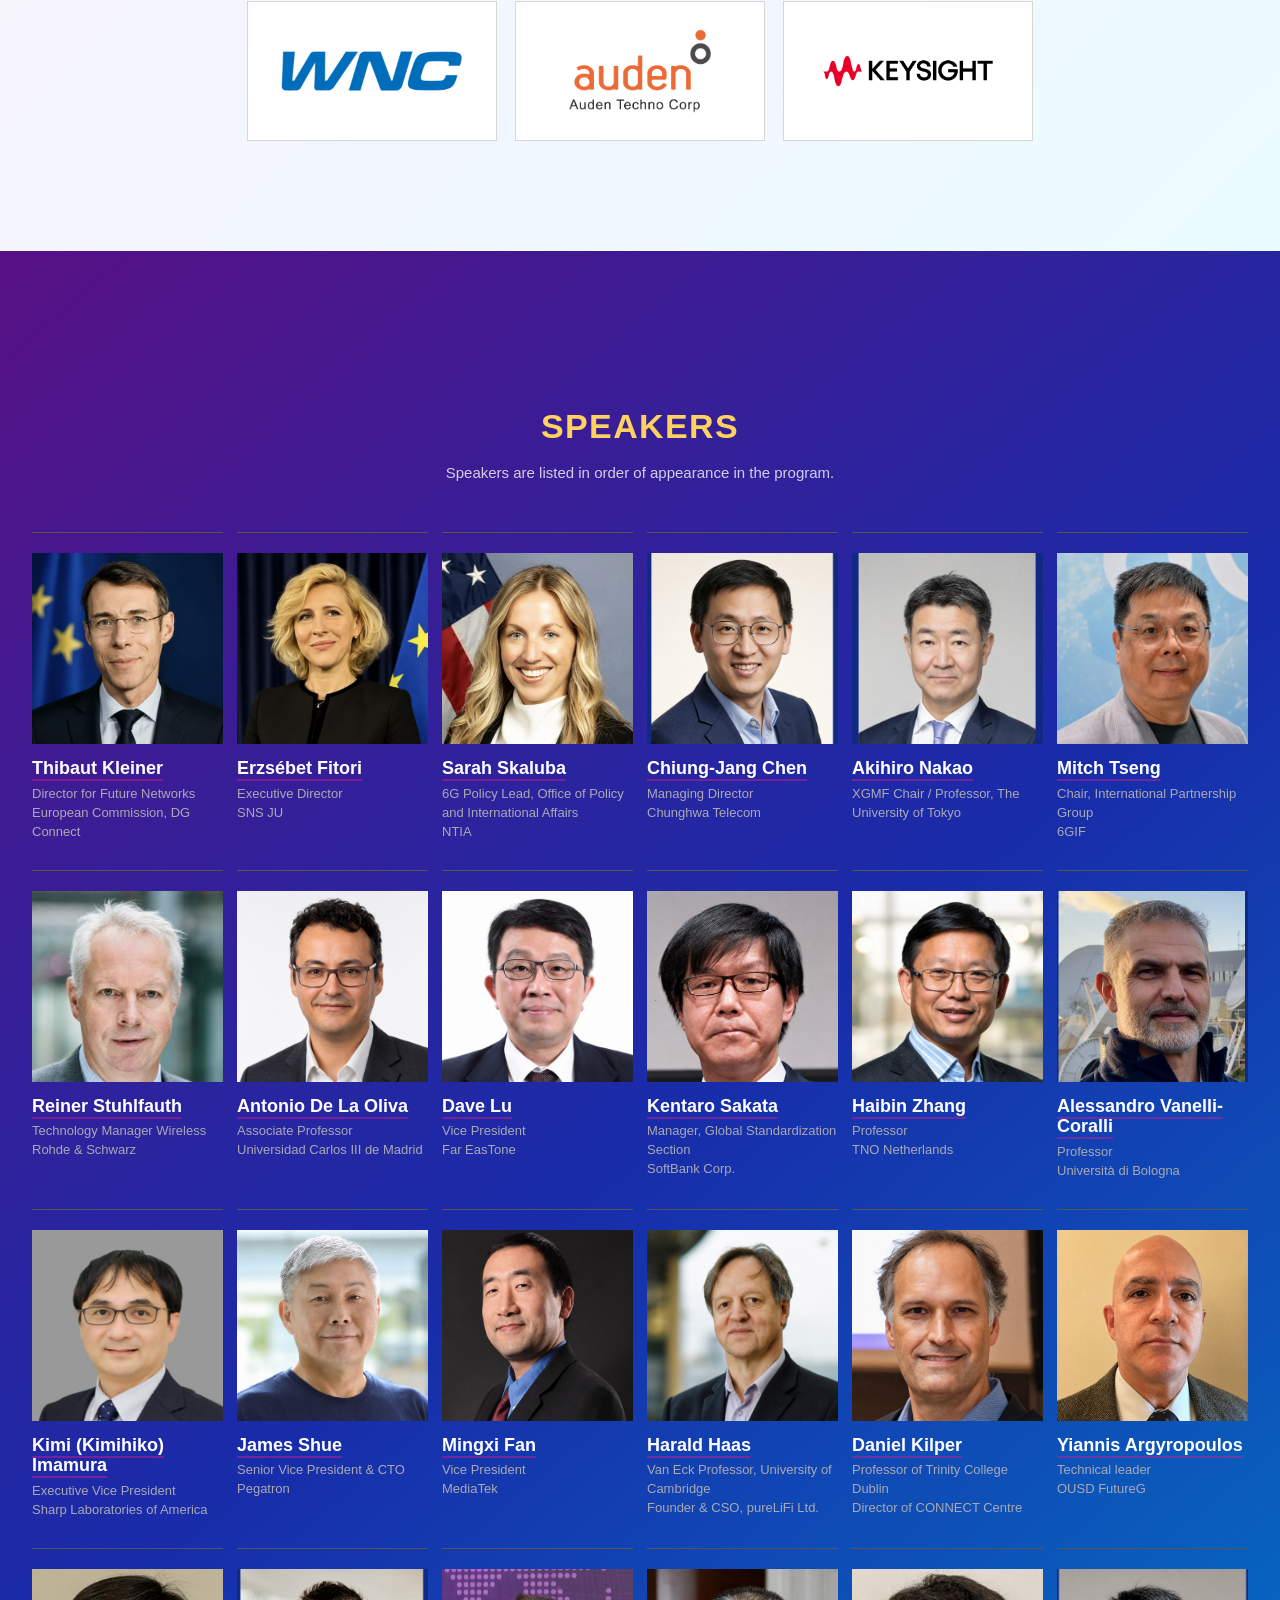
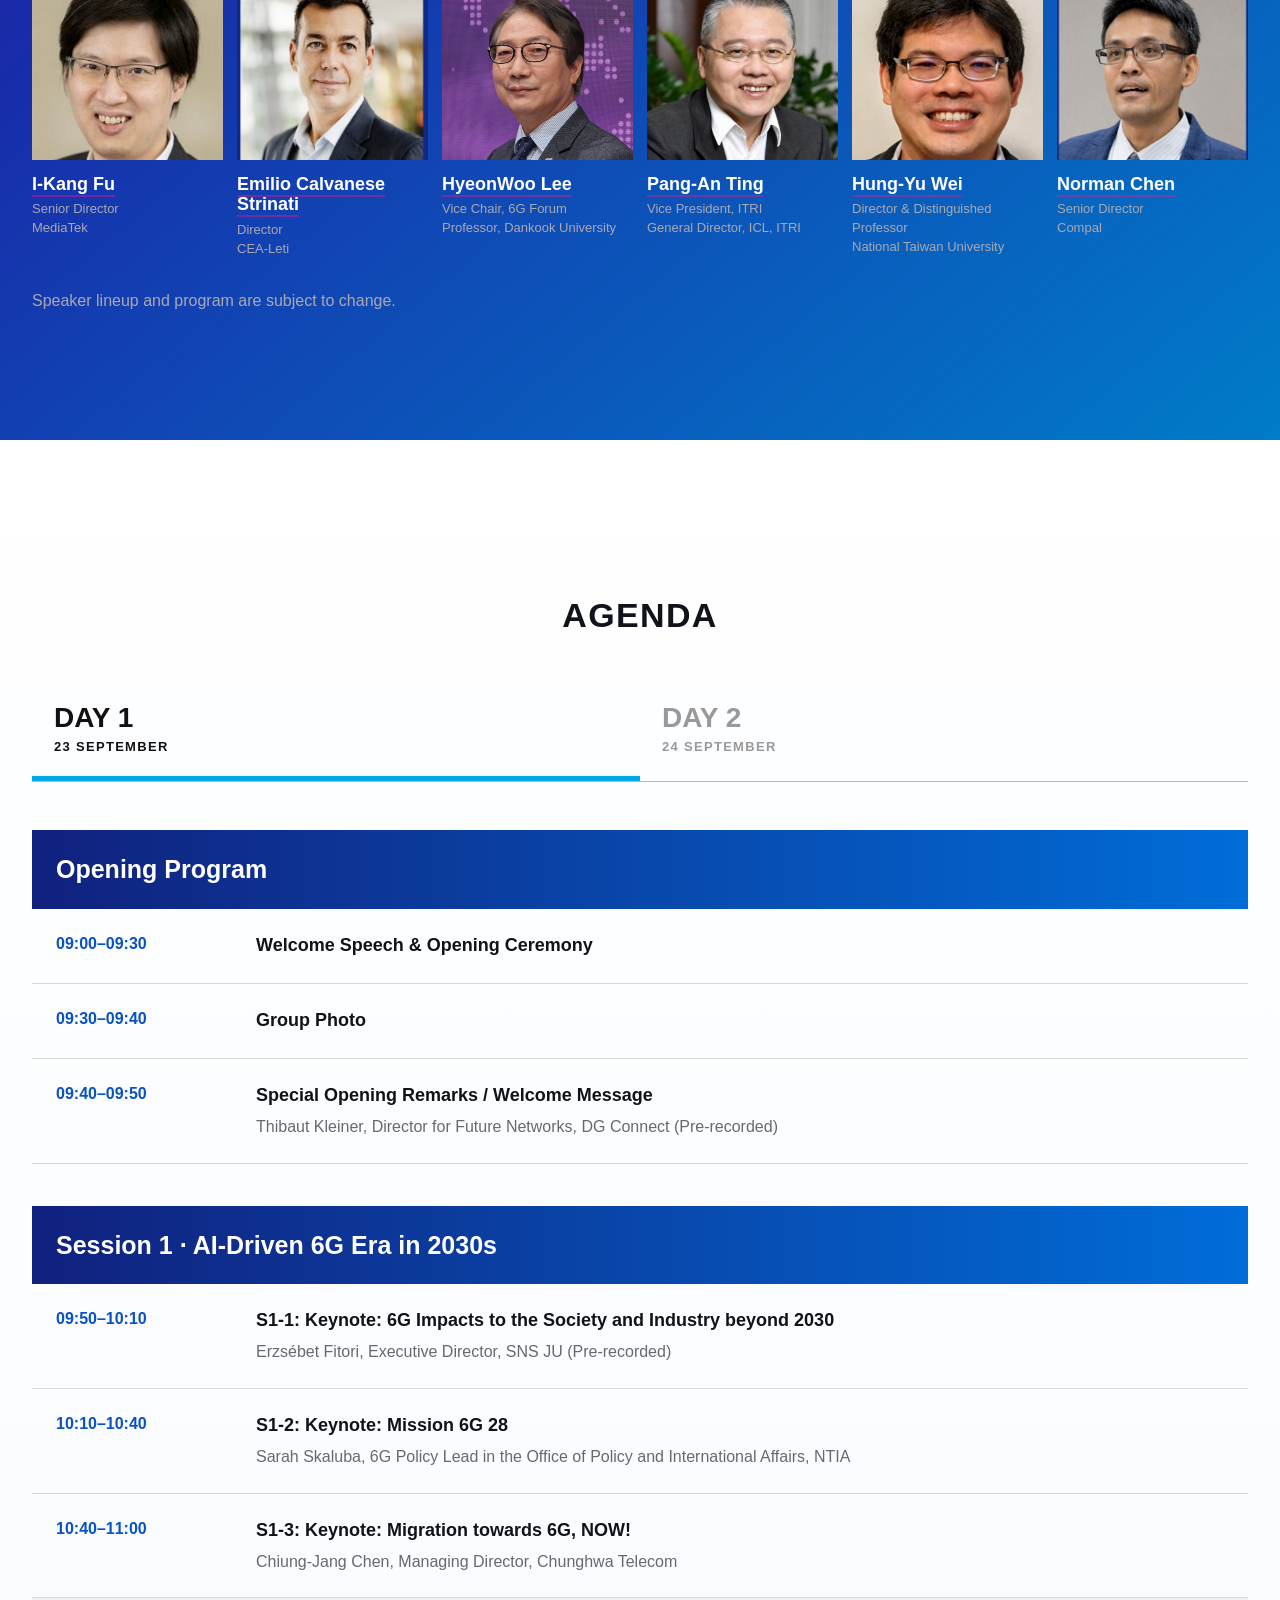
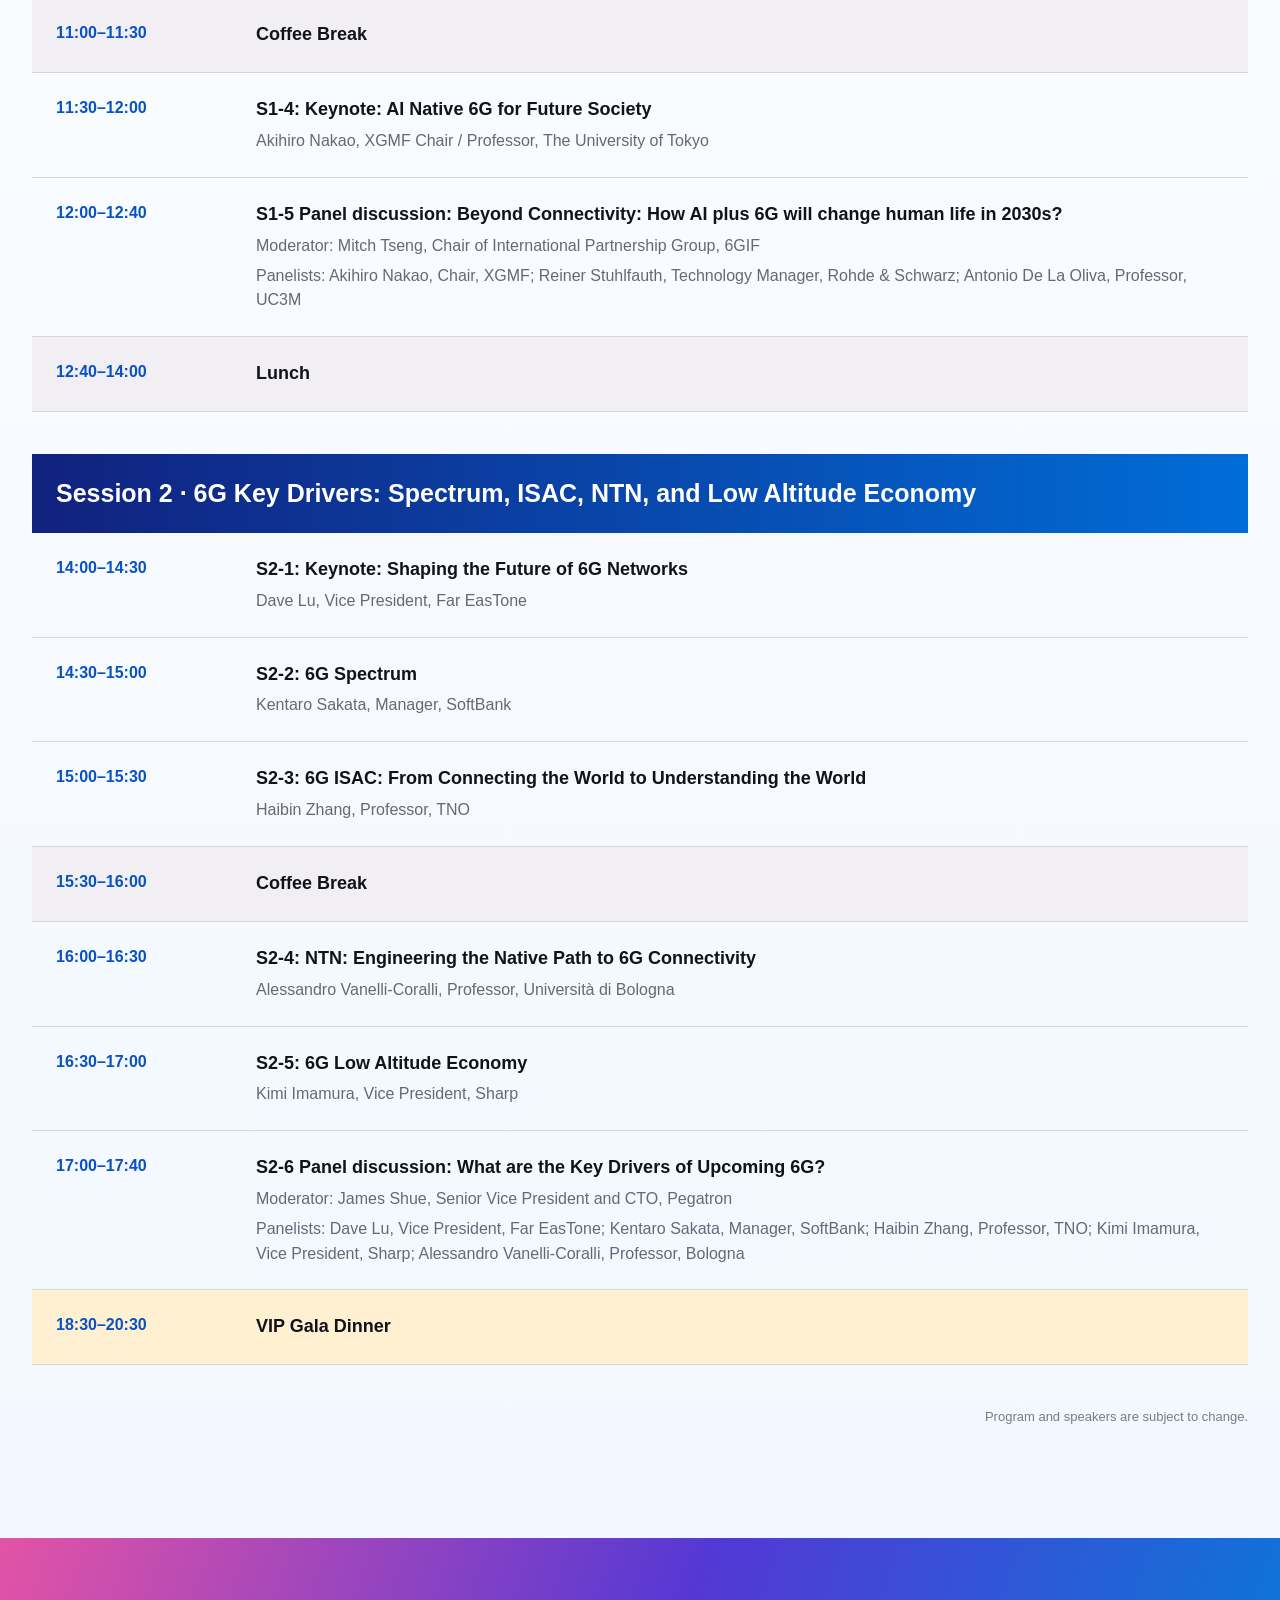
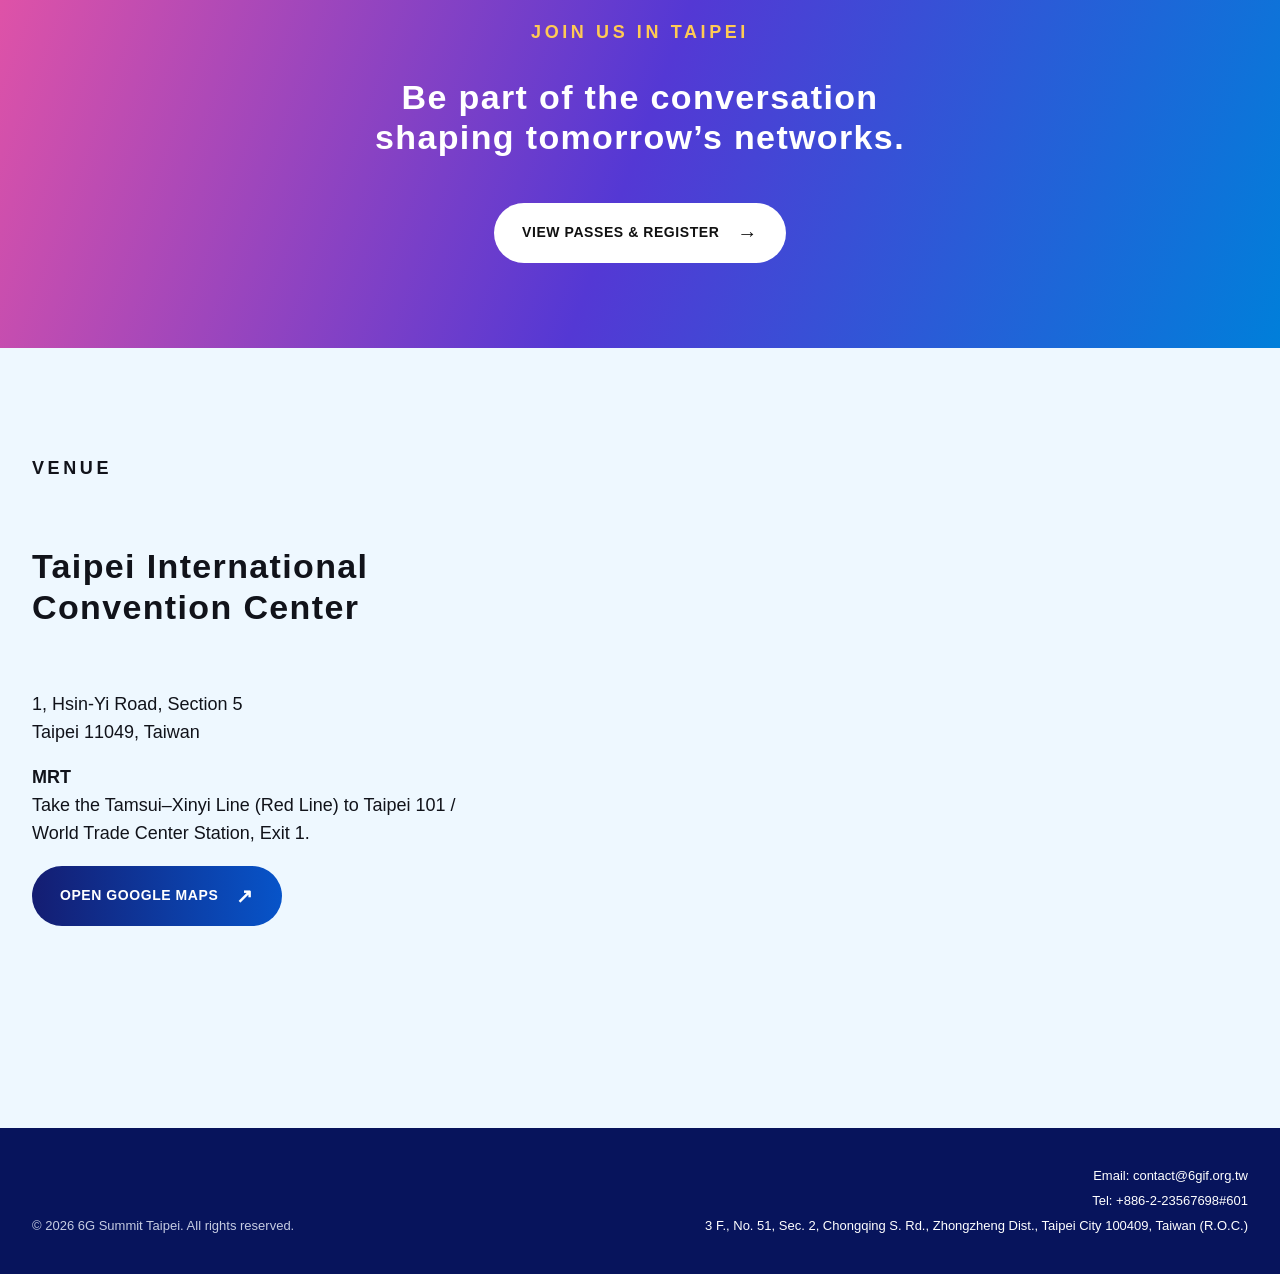
==== commit 7b25e1f5: "Update September 20 speaker and agenda revisions" ====
--- a/index.html
+++ b/index.html
@@ -121,7 +121,7 @@
           <article><div class="speaker-visual"><img src="assets/speaker-erzsebet-fitori-20260818.png" alt="Erzsébet Fitori" loading="lazy"></div><h3><a class="speaker-name-button" href="https://www.linkedin.com/in/erzs%C3%A9bet-fitori-4157303/" target="_blank" rel="noopener noreferrer">Erzsébet Fitori</a></h3><p>Executive Director<br>SNS JU</p></article>
           <article><div class="speaker-visual"><img src="assets/speaker-sarah-skaluba-20260803.webp?v=20260803-1" alt="Sarah Skaluba" loading="lazy"></div><h3><a class="speaker-name-button" href="https://www.linkedin.com/in/sarah-skaluba-26341361/" target="_blank" rel="noopener noreferrer">Sarah Skaluba</a></h3><p>6G Policy Lead, Office of Policy and International Affairs<br>NTIA</p></article>
           <article><div class="speaker-visual"><img src="assets/speaker-chiung-jang-chen-20260818.png" alt="Chiung-Jang Chen" loading="lazy"></div><h3><button class="speaker-name-button" type="button" data-speaker-profile="chiung-jang-chen">Chiung-Jang Chen</button></h3><p>Managing Director<br>Chunghwa Telecom</p></article>
-          <article><div class="speaker-visual"><img src="assets/speaker-akihiro-nakao-20260818.png" alt="Akihiro Nakao" loading="lazy"></div><h3><a class="speaker-name-button" href="https://www.u-tokyo.ac.jp/focus/en/people/people001767.html" target="_blank" rel="noopener noreferrer">Akihiro Nakao</a></h3><p>Chair<br>XGMF</p></article>
+          <article><div class="speaker-visual"><img src="assets/speaker-akihiro-nakao-20260818.png" alt="Akihiro Nakao" loading="lazy"></div><h3><a class="speaker-name-button" href="https://www.u-tokyo.ac.jp/focus/en/people/people001767.html" target="_blank" rel="noopener noreferrer">Akihiro Nakao</a></h3><p>XGMF Chair / Professor, The University of Tokyo</p></article>
           <article><div class="speaker-visual"><img src="assets/speaker-mitch-tseng-20260812.jpg" alt="Mitch Tseng" loading="lazy"></div><h3><a class="speaker-name-button" href="https://www.linkedin.com/in/mitchtseng/" target="_blank" rel="noopener noreferrer">Mitch Tseng</a></h3><p>Chair, International Partnership Group<br>6GIF</p></article>
           <article><div class="speaker-visual"><img src="assets/speaker-reiner-stuhlfauth-20260812.jpg" alt="Reiner Stuhlfauth" loading="lazy"></div><h3><a class="speaker-name-button" href="https://www.linkedin.com/in/reiner-stuhlfauth-29214172/" target="_blank" rel="noopener noreferrer">Reiner Stuhlfauth</a></h3><p>Technology Manager Wireless<br>Rohde &amp; Schwarz</p></article>
           <article><div class="speaker-visual"><img src="assets/speaker-antonio-de-la-oliva-20260812.jpg" alt="Antonio De La Oliva" loading="lazy"></div><h3><a class="speaker-name-button" href="https://www.linkedin.com/in/antonio-de-la-oliva-8533077/" target="_blank" rel="noopener noreferrer">Antonio De La Oliva</a></h3><p>Associate Professor<br>Universidad Carlos III de Madrid</p></article>
@@ -163,7 +163,7 @@
         <div class="day-tabs" role="tablist"><button class="day-tab active" data-day="day1" type="button">DAY 1 <span>23 SEPTEMBER</span></button><button class="day-tab" data-day="day2" type="button">DAY 2 <span>24 SEPTEMBER</span></button></div>
         <div class="agenda-day active" id="day1">
           <div class="agenda-session"><h3>Opening Program</h3>
-            <div class="agenda-row"><time>09:00–09:30</time><div><b>Welcome Speech &amp; Opening Ceremony</b><span class="agenda-meta"><span>Representative from 6GIF</span><span>Representative from Ministry of Economic Affairs (MOEA)</span></span></div></div>
+            <div class="agenda-row"><time>09:00–09:30</time><div><b>Welcome Speech &amp; Opening Ceremony</b></div></div>
             <div class="agenda-row"><time>09:30–09:40</time><div><b>Group Photo</b></div></div>
             <div class="agenda-row"><time>09:40–09:50</time><div><b>Special Opening Remarks / Welcome Message</b><span>Thibaut Kleiner, Director for Future Networks, DG Connect (Pre-recorded)</span></div></div>
           </div>
@@ -172,14 +172,14 @@
             <div class="agenda-row"><time>10:10–10:40</time><div><b>S1-2: Keynote: Mission 6G 28</b><span>Sarah Skaluba, 6G Policy Lead in the Office of Policy and International Affairs, NTIA</span></div></div>
             <div class="agenda-row"><time>10:40–11:00</time><div><b>S1-3: Keynote: Migration towards 6G, NOW!</b><span>Chiung-Jang Chen, Managing Director, Chunghwa Telecom</span></div></div>
             <div class="agenda-row break"><time>11:00–11:30</time><div><b>Coffee Break</b></div></div>
-            <div class="agenda-row"><time>11:30–12:00</time><div><b>S1-4: Keynote: AI Enabled 6G for Future Human Life</b><span>Akihiro Nakao, Chair, XGMF</span></div></div>
+            <div class="agenda-row"><time>11:30–12:00</time><div><b>S1-4: Keynote: AI Native 6G for Future Society</b><span>Akihiro Nakao, XGMF Chair / Professor, The University of Tokyo</span></div></div>
             <div class="agenda-row"><time>12:00–12:40</time><div><b>S1-5 Panel discussion: Beyond Connectivity: How AI plus 6G will change human life in 2030s?</b><span class="agenda-meta"><span>Moderator: Mitch Tseng, Chair of International Partnership Group, 6GIF</span><span>Panelists: Akihiro Nakao, Chair, XGMF; Reiner Stuhlfauth, Technology Manager, Rohde &amp; Schwarz; Antonio De La Oliva, Professor, UC3M</span></span></div></div>
             <div class="agenda-row break"><time>12:40–14:00</time><div><b>Lunch</b></div></div>
           </div>
           <div class="agenda-session"><h3>Session 2 · 6G Key Drivers: Spectrum, ISAC, NTN, and Low Altitude Economy</h3>
             <div class="agenda-row"><time>14:00–14:30</time><div><b>S2-1: Keynote: Shaping the Future of 6G Networks</b><span>Dave Lu, Vice President, Far EasTone</span></div></div>
             <div class="agenda-row"><time>14:30–15:00</time><div><b>S2-2: 6G Spectrum</b><span>Kentaro Sakata, Manager, SoftBank</span></div></div>
-            <div class="agenda-row"><time>15:00–15:30</time><div><b>S2-3: ISAC Applications</b><span>Haibin Zhang, Professor, TNO</span></div></div>
+            <div class="agenda-row"><time>15:00–15:30</time><div><b>S2-3: 6G ISAC: From Connecting the World to Understanding the World</b><span>Haibin Zhang, Professor, TNO</span></div></div>
             <div class="agenda-row break"><time>15:30–16:00</time><div><b>Coffee Break</b></div></div>
             <div class="agenda-row"><time>16:00–16:30</time><div><b>S2-4: NTN: Engineering the Native Path to 6G Connectivity</b><span>Alessandro Vanelli-Coralli, Professor, Università di Bologna</span></div></div>
             <div class="agenda-row"><time>16:30–17:00</time><div><b>S2-5: 6G Low Altitude Economy</b><span>Kimi Imamura, Vice President, Sharp</span></div></div>
@@ -190,7 +190,7 @@
         <div class="agenda-day" id="day2">
           <div class="agenda-session"><h3>Session 3 · 6G Standards and Technology Development</h3>
             <div class="agenda-row"><time>09:00–09:30</time><div><b>S3-1: Keynote: Mobile Evolution towards 6G</b><span>Mingxi Fan, Vice President, MediaTek</span></div></div>
-            <div class="agenda-row"><time>09:30–10:00</time><div><b>S3-2: Keynote: A Critical View of 6G Technical Enablers: What Will Really Be New?</b><span>Harald Haas — Van Eck Professor, University of Cambridge / Founder &amp; CSO, pureLiFi Ltd.</span></div></div>
+            <div class="agenda-row"><time>09:30–10:00</time><div><b>S3-2: Keynote: Beyond Spectrum: Optical Wireless for 6G Non-Terrestrial Networks</b><span>Harald Haas — Van Eck Professor, University of Cambridge / Founder &amp; CSO, pureLiFi Ltd.</span></div></div>
             <div class="agenda-row"><time>10:00–10:30</time><div><b>S3-3: AI for 6G Technology</b><span>Daniel Kilper, Professor of Trinity College Dublin</span></div></div>
             <div class="agenda-row break"><time>10:30–11:00</time><div><b>Coffee Break</b></div></div>
             <div class="agenda-row"><time>11:00–11:30</time><div><b>S3-4: AI-Native RAN</b><span>Yiannis Argyropoulos, Technical leader, OUSD FutureG</span></div></div>
